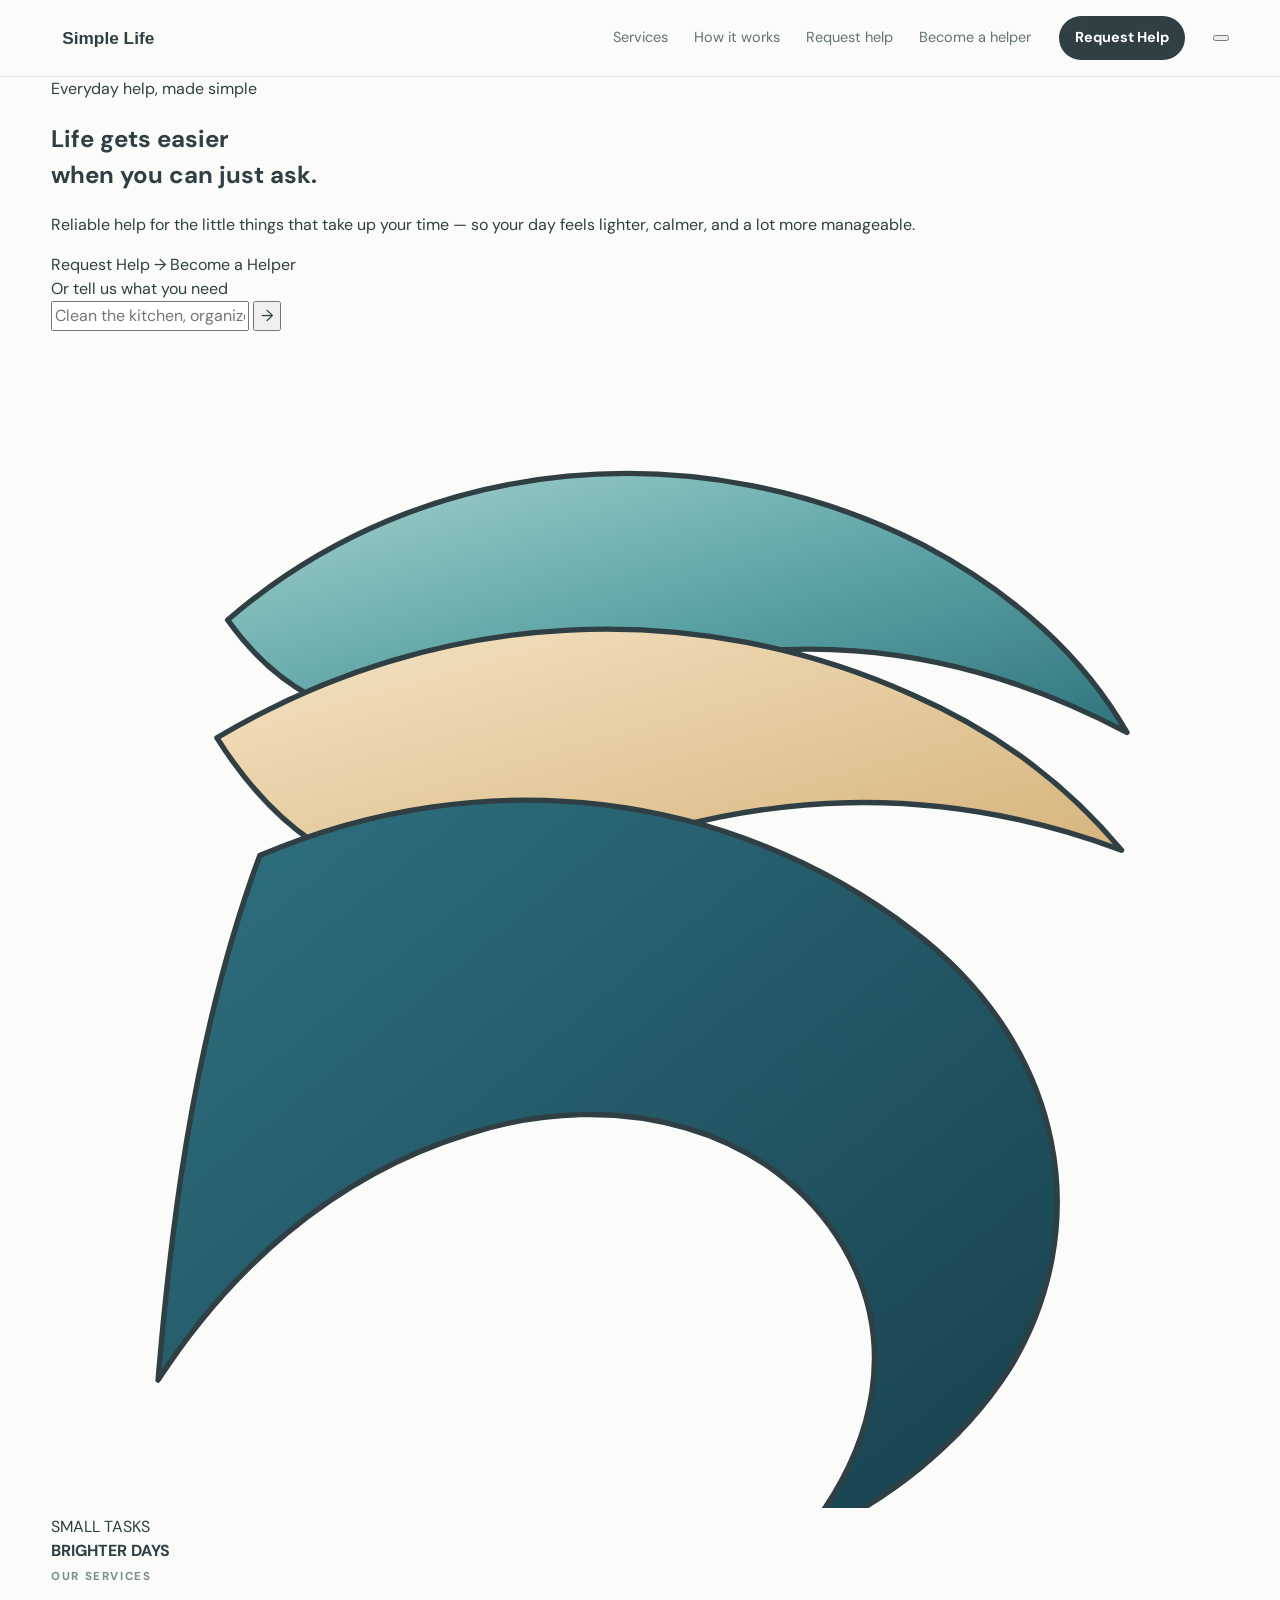
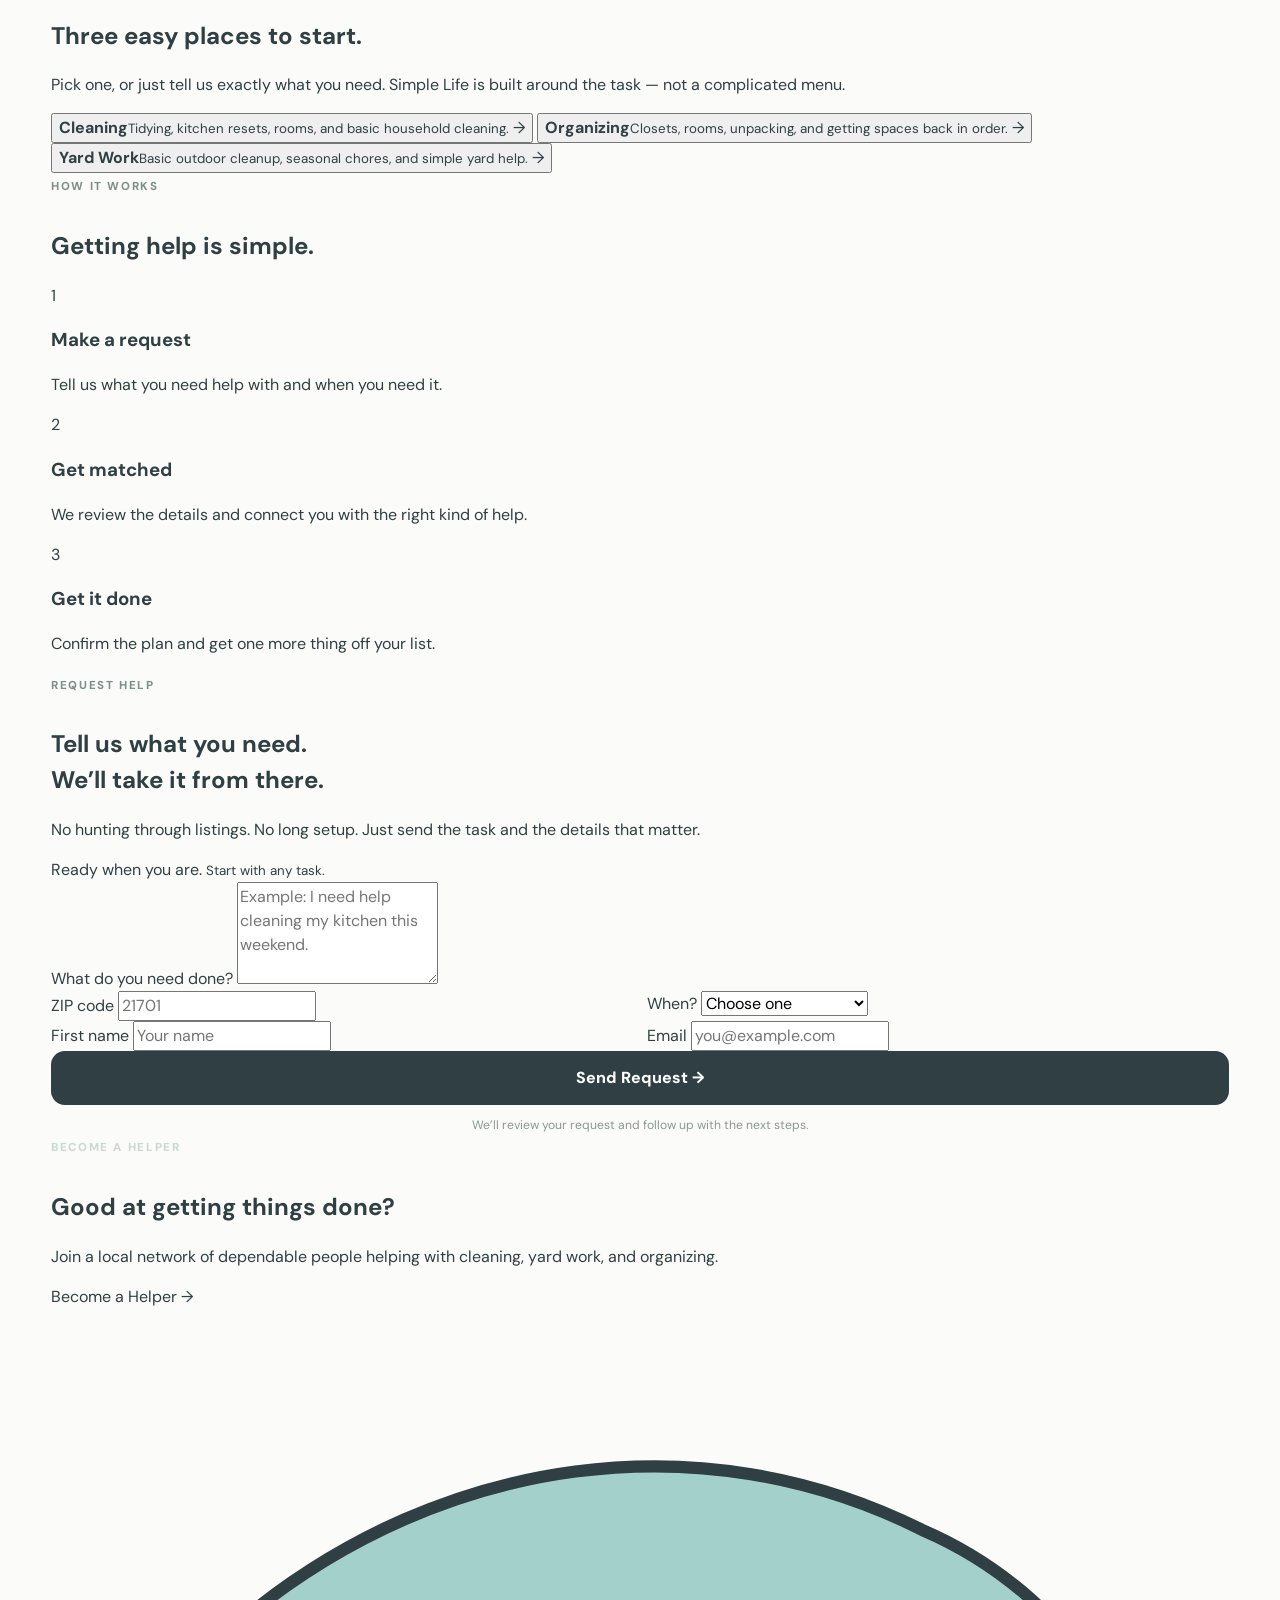
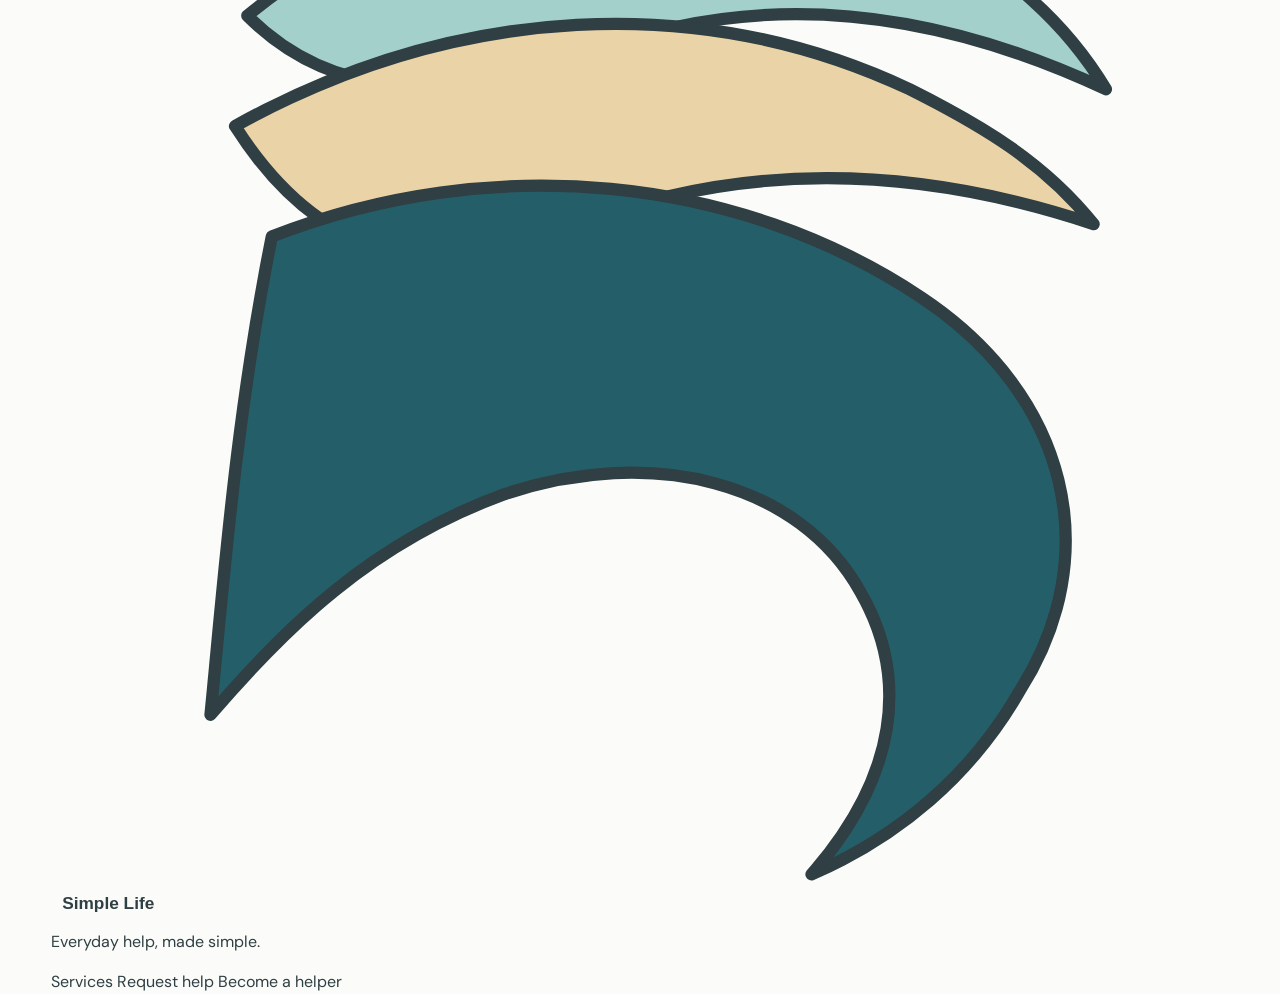
==== index.html @ 0a1cde6c "Rebuild homepage with responsive ribbon design" ====
<!DOCTYPE html>
<html lang="en">
<head>
  <meta charset="UTF-8" />
  <meta name="viewport" content="width=device-width, initial-scale=1, viewport-fit=cover" />
  <title>Simple Life — Everyday help, made simple</title>
  <meta name="description" content="Simple Life connects you with local help for cleaning, yard work, and organizing." />
  <link rel="preconnect" href="https://fonts.googleapis.com">
  <link rel="preconnect" href="https://fonts.gstatic.com" crossorigin>
  <link href="https://fonts.googleapis.com/css2?family=DM+Sans:wght@400;500;600;700&family=DM+Serif+Display&display=swap" rel="stylesheet">
  <link rel="stylesheet" href="styles.css" />
</head>
<body>
  <header class="site-header">
    <div class="container nav-wrap">
      <a class="brand" href="#top" aria-label="Simple Life home">
        <span class="ribbon-logo ribbon-logo-small" aria-hidden="true">
          <svg viewBox="0 0 96 96" role="img">
            <defs>
              <linearGradient id="brandTeal" x1="0" y1="0" x2="1" y2="1">
                <stop offset="0" stop-color="#91c9c5"/>
                <stop offset="1" stop-color="#2f7b83"/>
              </linearGradient>
              <linearGradient id="brandDeep" x1="0" y1="0" x2="1" y2="1">
                <stop offset="0" stop-color="#245f69"/>
                <stop offset="1" stop-color="#163f4c"/>
              </linearGradient>
              <linearGradient id="brandSand" x1="0" y1="0" x2="1" y2="1">
                <stop offset="0" stop-color="#f2dfbb"/>
                <stop offset="1" stop-color="#d8b982"/>
              </linearGradient>
            </defs>
            <path d="M16 25C32 12 53 9 71 18c7 3 12 8 15 13-15-7-29-8-42-3-12 4-21 4-28-3Z" fill="url(#brandTeal)"/>
            <path d="M15 34c18-10 38-11 55-3 6 3 11 6 15 11-15-5-29-5-42 0-12 5-21 3-28-8Z" fill="url(#brandSand)"/>
            <path d="M18 43c18-7 38-5 53 5 12 8 15 21 8 32-4 7-10 12-17 15 7-8 8-16 4-23-5-9-17-12-29-8-11 4-18 11-24 18 1-10 2-24 5-39Z" fill="url(#brandDeep)"/>
          </svg>
        </span>
        <span class="brand-name">Simple Life</span>
      </a>

      <nav class="nav-links" id="desktopNav" aria-label="Main navigation">
        <a href="#services">Services</a>
        <a href="#how">How it works</a>
        <a href="#request">Request help</a>
        <a href="helper.html">Become a helper</a>
      </nav>

      <a class="nav-cta" href="#request">Request Help</a>

      <button class="menu-toggle" id="menuToggle" type="button" aria-label="Open menu" aria-expanded="false" aria-controls="mobileMenu">
        <span></span><span></span><span></span>
      </button>
    </div>

    <div class="mobile-menu" id="mobileMenu" hidden>
      <div class="container mobile-menu-inner">
        <a href="#services">Services</a>
        <a href="#how">How it works</a>
        <a href="#request">Request help</a>
        <a href="helper.html">Become a helper</a>
      </div>
    </div>
  </header>

  <main id="top">
    <section class="hero">
      <div class="hero-orb hero-orb-one"></div>
      <div class="hero-orb hero-orb-two"></div>
      <div class="container hero-grid">
        <div class="hero-copy">
          <span class="eyebrow">Everyday help, made simple</span>
          <h1>Life gets easier<br>when you can just ask.</h1>
          <p>Reliable help for the little things that take up your time — so your day feels lighter, calmer, and a lot more manageable.</p>

          <div class="hero-actions">
            <a class="btn btn-primary" href="#request">Request Help <span aria-hidden="true">→</span></a>
            <a class="btn btn-secondary" href="helper.html">Become a Helper</a>
          </div>

          <div class="hero-quick">
            <label for="heroTask">Or tell us what you need</label>
            <div class="quick-row">
              <input id="heroTask" type="text" spellcheck="false" placeholder="Clean the kitchen, organize a closet..." />
              <button id="heroContinue" type="button" aria-label="Continue with this request">→</button>
            </div>
          </div>
        </div>

        <div class="hero-art" aria-hidden="true">
          <div class="hero-art-glow"></div>
          <span class="accent-dot ad1"></span>
          <span class="accent-dot ad2"></span>
          <span class="accent-dot ad3"></span>
          <span class="accent-dot ad4"></span>
          <div class="hero-logo-wrap">
            <svg class="hero-ribbon" viewBox="0 0 220 220">
              <defs>
                <linearGradient id="heroTeal" x1="0" y1="0" x2="1" y2="1">
                  <stop offset="0" stop-color="#a5d4cf"/>
                  <stop offset=".55" stop-color="#5aa1a3"/>
                  <stop offset="1" stop-color="#2f747d"/>
                </linearGradient>
                <linearGradient id="heroDeep" x1="0" y1="0" x2="1" y2="1">
                  <stop offset="0" stop-color="#2f7180"/>
                  <stop offset="1" stop-color="#173f4c"/>
                </linearGradient>
                <linearGradient id="heroSand" x1="0" y1="0" x2="1" y2="1">
                  <stop offset="0" stop-color="#f5e4c4"/>
                  <stop offset="1" stop-color="#d4b178"/>
                </linearGradient>
              </defs>
              <path d="M33 54C70 22 122 19 163 40c17 9 30 21 38 35-34-18-68-20-101-8-30 11-52 8-67-13Z" fill="url(#heroTeal)"/>
              <path d="M31 76c42-25 90-26 130-8 16 7 29 17 39 29-35-13-68-11-100 1-29 11-52 5-69-22Z" fill="url(#heroSand)"/>
              <path d="M39 98c42-18 88-12 122 14 29 22 34 56 18 82-9 14-23 25-39 32 15-18 18-38 8-55-13-22-42-30-70-21-26 8-45 26-58 46 2-24 6-63 19-98Z" fill="url(#heroDeep)"/>
            </svg>
          </div>
          <div class="hero-tag">SMALL TASKS<br><strong>BRIGHTER DAYS</strong></div>
        </div>
      </div>
    </section>

    <section class="section services" id="services">
      <div class="container">
        <div class="section-heading">
          <div>
            <span class="section-kicker">Our services</span>
            <h2>Three easy places to start.</h2>
          </div>
          <p>Pick one, or just tell us exactly what you need. Simple Life is built around the task — not a complicated menu.</p>
        </div>

        <div class="service-grid">
          <button class="service-card service-choice" type="button" data-service="Cleaning">
            <span class="service-art service-art-clean" aria-hidden="true"><i></i><i></i><i></i></span>
            <span class="service-content"><strong>Cleaning</strong><small>Tidying, kitchen resets, rooms, and basic household cleaning.</small></span>
            <span class="round-arrow">→</span>
          </button>

          <button class="service-card service-choice" type="button" data-service="Organizing">
            <span class="service-art service-art-organize" aria-hidden="true"><i></i><i></i><i></i></span>
            <span class="service-content"><strong>Organizing</strong><small>Closets, rooms, unpacking, and getting spaces back in order.</small></span>
            <span class="round-arrow">→</span>
          </button>

          <button class="service-card service-choice" type="button" data-service="Yard Work">
            <span class="service-art service-art-yard" aria-hidden="true"><i></i><i></i><i></i></span>
            <span class="service-content"><strong>Yard Work</strong><small>Basic outdoor cleanup, seasonal chores, and simple yard help.</small></span>
            <span class="round-arrow">→</span>
          </button>
        </div>
      </div>
    </section>

    <section class="section how" id="how">
      <div class="container">
        <div class="section-title-only">
          <span class="section-kicker">How it works</span>
          <h2>Getting help is simple.</h2>
        </div>

        <div class="steps">
          <article class="step">
            <span class="step-number mint">1</span>
            <div><h3>Make a request</h3><p>Tell us what you need help with and when you need it.</p></div>
          </article>
          <span class="step-line" aria-hidden="true"></span>
          <article class="step">
            <span class="step-number blue">2</span>
            <div><h3>Get matched</h3><p>We review the details and connect you with the right kind of help.</p></div>
          </article>
          <span class="step-line" aria-hidden="true"></span>
          <article class="step">
            <span class="step-number sand">3</span>
            <div><h3>Get it done</h3><p>Confirm the plan and get one more thing off your list.</p></div>
          </article>
        </div>
      </div>
    </section>

    <section class="section request-section" id="request">
      <div class="container request-grid">
        <div class="request-copy">
          <span class="section-kicker">Request help</span>
          <h2>Tell us what you need.<br>We’ll take it from there.</h2>
          <p>No hunting through listings. No long setup. Just send the task and the details that matter.</p>

          <div class="request-flow" id="requestVisual" aria-hidden="true">
            <span class="flow-thread ft1"></span>
            <span class="flow-thread ft2"></span>
            <span class="flow-thread ft3"></span>
            <span class="flow-node fn1"></span>
            <span class="flow-node fn2"></span>
            <span class="flow-node fn3"></span>
            <div class="flow-center">
              <span id="motionTitle">Ready when you are.</span>
              <small id="motionDetail">Start with any task.</small>
            </div>
          </div>
        </div>

        <form class="request-form" id="requestForm" name="service-request" method="POST" data-netlify="true" data-netlify-honeypot="bot-field">
          <input type="hidden" name="form-name" value="service-request">
          <p class="hidden-field"><label>Don’t fill this out: <input name="bot-field"></label></p>

          <label class="full-field">What do you need done?
            <textarea id="task" name="task" rows="4" spellcheck="false" placeholder="Example: I need help cleaning my kitchen this weekend." required></textarea>
          </label>

          <div class="form-row">
            <label>ZIP code
              <input id="zip" name="zip" type="text" inputmode="numeric" spellcheck="false" placeholder="21701" required>
            </label>
            <label>When?
              <select id="timing" name="timing" required>
                <option value="">Choose one</option>
                <option>As soon as possible</option>
                <option>This week</option>
                <option>This weekend</option>
                <option>Next week</option>
                <option>I’m flexible</option>
              </select>
            </label>
          </div>

          <div class="form-row">
            <label>First name
              <input id="name" name="name" type="text" spellcheck="false" placeholder="Your name" required>
            </label>
            <label>Email
              <input id="email" name="email" type="email" spellcheck="false" placeholder="you@example.com" required>
            </label>
          </div>

          <button class="submit-btn" type="submit">Send Request <span>→</span></button>
          <p class="form-note">We’ll review your request and follow up with the next steps.</p>
          <div id="formSuccess" class="success-message" hidden>Thanks! Your request was submitted successfully.</div>
        </form>
      </div>
    </section>

    <section class="section helper-section">
      <div class="container">
        <div class="helper-card">
          <div class="helper-copy">
            <span class="section-kicker light">Become a helper</span>
            <h2>Good at getting things done?</h2>
            <p>Join a local network of dependable people helping with cleaning, yard work, and organizing.</p>
            <a class="btn helper-btn" href="helper.html">Become a Helper <span>→</span></a>
          </div>
          <div class="helper-art" aria-hidden="true">
            <span></span><span></span><span></span><span></span>
            <svg viewBox="0 0 96 96">
              <path d="M16 25C32 12 53 9 71 18c7 3 12 8 15 13-15-7-29-8-42-3-12 4-21 4-28-3Z" fill="#a4d0cb"/>
              <path d="M15 34c18-10 38-11 55-3 6 3 11 6 15 11-15-5-29-5-42 0-12 5-21 3-28-8Z" fill="#ead3a7"/>
              <path d="M18 43c18-7 38-5 53 5 12 8 15 21 8 32-4 7-10 12-17 15 7-8 8-16 4-23-5-9-17-12-29-8-11 4-18 11-24 18 1-10 2-24 5-39Z" fill="#245f69"/>
            </svg>
          </div>
        </div>
      </div>
    </section>
  </main>

  <footer class="site-footer">
    <div class="container footer-grid">
      <a class="brand footer-brand" href="#top">
        <span class="ribbon-logo ribbon-logo-small" aria-hidden="true">
          <svg viewBox="0 0 96 96">
            <path d="M16 25C32 12 53 9 71 18c7 3 12 8 15 13-15-7-29-8-42-3-12 4-21 4-28-3Z" fill="#a4d0cb"/>
            <path d="M15 34c18-10 38-11 55-3 6 3 11 6 15 11-15-5-29-5-42 0-12 5-21 3-28-8Z" fill="#ead3a7"/>
            <path d="M18 43c18-7 38-5 53 5 12 8 15 21 8 32-4 7-10 12-17 15 7-8 8-16 4-23-5-9-17-12-29-8-11 4-18 11-24 18 1-10 2-24 5-39Z" fill="#ffffff"/>
          </svg>
        </span>
        <span class="brand-name">Simple Life</span>
      </a>
      <p>Everyday help, made simple.</p>
      <div class="footer-links">
        <a href="#services">Services</a>
        <a href="#request">Request help</a>
        <a href="helper.html">Become a helper</a>
      </div>
    </div>
  </footer>

  <script src="script.js"></script>
</body>
</html>
---- styles.css ----
:root{
  --ink:#2f3f43;
  --muted:#768386;
  --paper:#fbfcf9;
  --surface:#ffffff;
  --sage:#c8d6ca;
  --sage-deep:#718a78;
  --blue:#c9d9df;
  --blue-deep:#7d99a3;
  --mist:#eef4f2;
  --cream:#f6f3ed;
  --line:#e5ebe7;
  --dark:#425b58;
}
*{box-sizing:border-box}
html{scroll-behavior:smooth;scroll-padding-top:84px}
body{margin:0;font-family:"DM Sans",system-ui,sans-serif;background:var(--paper);color:var(--ink);line-height:1.5}
a{color:inherit;text-decoration:none}button,input,textarea,select{font:inherit}button{color:inherit}svg{fill:none;stroke:currentColor;stroke-linecap:round;stroke-linejoin:round}.container{width:min(1180px,92%);margin:0 auto}.hidden-field{display:none!important}
.site-header{position:sticky;top:0;z-index:50;background:rgba(251,252,249,.88);backdrop-filter:blur(18px);border-bottom:1px solid rgba(229,235,231,.9)}
.nav-wrap{height:76px;display:flex;align-items:center;gap:28px}.brand{display:flex;align-items:center;gap:11px;font:800 1.08rem "Manrope",sans-serif}.brand-mark{width:34px;height:34px;position:relative;display:inline-block}.brand-mark span{position:absolute;width:12px;height:12px;border-radius:5px;background:var(--dark)}.brand-mark span:nth-child(1){left:1px;top:1px}.brand-mark span:nth-child(2){right:1px;top:1px}.brand-mark span:nth-child(3){left:1px;bottom:1px}.brand-mark span:nth-child(4){right:1px;bottom:1px}.nav-links{display:flex;gap:26px;margin-left:auto;font-size:.91rem;color:#647277}.nav-links a:hover{color:var(--blue-deep)}.nav-cta{padding:11px 16px;border-radius:999px;background:var(--ink);color:#fff;font-weight:700;font-size:.9rem}
.hero-redesign{position:relative;overflow:hidden;padding:100px 0 92px;background:linear-gradient(180deg,#fbfcf9 0%,#f5f8f6 100%)}.hero-blob{position:absolute;border-radius:50%;filter:blur(1px);pointer-events:none}.hero-blob-a{width:380px;height:380px;background:rgba(201,217,223,.22);right:-110px;top:-90px}.hero-blob-b{width:300px;height:300px;background:rgba(200,214,202,.22);left:-130px;bottom:-120px}.hero-shell{display:grid;grid-template-columns:1.08fr .92fr;gap:70px;align-items:center}.eyebrow-pill{display:inline-block;padding:9px 13px;border:1px solid var(--line);border-radius:999px;background:rgba(255,255,255,.72);font-size:.76rem;font-weight:800;text-transform:uppercase;letter-spacing:.12em;color:#6f8080}.hero-copy-new h1{margin:20px 0 22px;font:800 clamp(3.7rem,7vw,6.6rem)/.94 "Manrope",sans-serif;letter-spacing:-.055em}.hero-copy-new h1 span{color:var(--blue-deep)}.hero-copy-new>p{max-width:620px;font-size:1.14rem;color:var(--muted);margin:0 0 28px}.hero-request-bar{max-width:650px;padding:8px;display:grid;grid-template-columns:1fr auto;background:#fff;border:1px solid var(--line);border-radius:18px;box-shadow:0 18px 50px rgba(59,79,83,.07)}.hero-request-bar input{border:0;outline:0;padding:14px 15px;background:transparent;color:var(--ink)}.hero-request-bar button{border:0;border-radius:13px;background:var(--ink);color:#fff;font-weight:800;padding:13px 18px;cursor:pointer}.hero-request-bar button span{margin-left:7px}.hero-proof{display:flex;flex-wrap:wrap;gap:18px;margin-top:18px;color:#7c8989;font-size:.82rem}.hero-proof span:before{content:"";display:inline-block;width:6px;height:6px;border-radius:50%;background:var(--sage-deep);margin-right:7px;vertical-align:1px}
.hero-art{position:relative;min-height:470px}.art-ring{position:absolute;left:50%;top:48%;border-radius:50%;transform:translate(-50%,-50%);border:1px solid rgba(125,153,163,.2)}.ring-a{width:390px;height:390px;animation:ringFloat 9s ease-in-out infinite}.ring-b{width:300px;height:300px;border-color:rgba(113,138,120,.18);animation:ringFloat 11s ease-in-out infinite reverse}.ring-c{width:210px;height:210px;border-style:dashed;opacity:.8;animation:ringSpin 22s linear infinite}.art-center{position:absolute;left:50%;top:48%;transform:translate(-50%,-50%);width:180px;height:180px;border-radius:50%;display:grid;place-items:center;text-align:center;background:rgba(255,255,255,.86);border:1px solid var(--line);box-shadow:0 22px 65px rgba(59,79,83,.08);padding:26px}.mini-mark{width:44px;height:44px;position:relative;display:block}.mini-mark i{position:absolute;width:16px;height:16px;border-radius:6px;background:var(--dark)}.mini-mark i:nth-child(1){left:2px;top:2px}.mini-mark i:nth-child(2){right:2px;top:2px}.mini-mark i:nth-child(3){left:2px;bottom:2px}.mini-mark i:nth-child(4){right:2px;bottom:2px}.art-center strong{font:800 .98rem/1.25 "Manrope",sans-serif}.art-pill{position:absolute;padding:10px 14px;border-radius:999px;background:rgba(255,255,255,.9);border:1px solid var(--line);box-shadow:0 10px 28px rgba(59,79,83,.06);font-weight:700;font-size:.82rem}.pill-clean{left:2%;top:18%}.pill-yard{right:0;top:38%}.pill-org{left:9%;bottom:18%}.float-dot{position:absolute;border-radius:50%;animation:dotDrift 6s ease-in-out infinite}.dot-a{width:10px;height:10px;background:#a9c5cf;left:15%;top:12%}.dot-b{width:7px;height:7px;background:#9fbaa5;right:16%;top:12%;animation-delay:-1s}.dot-c{width:13px;height:13px;background:#d5dfd6;right:8%;bottom:16%;animation-delay:-2s}.dot-d{width:8px;height:8px;background:#b7cbd2;left:28%;bottom:9%;animation-delay:-3s}.dot-e{width:6px;height:6px;background:#91aa98;right:35%;top:6%;animation-delay:-4s}
.section-kicker{display:inline-block;margin-bottom:12px;font-size:.72rem;font-weight:800;text-transform:uppercase;letter-spacing:.14em;color:#7d8f8d}.section-intro h2,.how-head h2,.request-panel h2,.helper-inner h2{margin:0;font:800 clamp(2.4rem,5vw,4.5rem)/1 "Manrope",sans-serif;letter-spacing:-.045em}.services-new{padding:100px 0;background:#fff}.two-col{display:grid;grid-template-columns:1.1fr .9fr;gap:70px;align-items:end;margin-bottom:42px}.two-col p{margin:0;color:var(--muted);font-size:1.02rem}.service-strip{display:grid;grid-template-columns:repeat(3,1fr);border-top:1px solid var(--line);border-bottom:1px solid var(--line)}.service-tile{appearance:none;border:0;background:transparent;text-align:left;padding:28px 26px;display:grid;grid-template-columns:auto 1fr auto;gap:18px;align-items:start;cursor:pointer;transition:.2s ease}.service-tile+ .service-tile{border-left:1px solid var(--line)}.service-tile:hover{background:#f7faf8}.tile-num{font:800 .72rem "Manrope",sans-serif;color:#9aa7a6}.service-tile h3{margin:0 0 6px;font:800 1.22rem "Manrope",sans-serif}.service-tile p{margin:0;color:var(--muted);font-size:.92rem}.tile-arrow{font-size:1.25rem;color:var(--blue-deep)}
.how-new{padding:105px 0;background:var(--cream)}.how-shell{display:grid;grid-template-columns:.75fr 1.25fr;gap:80px;align-items:start}.how-head h2{max-width:420px}.how-flow{display:grid;grid-template-columns:1fr 70px 1fr 70px 1fr;align-items:start}.how-flow article span{display:grid;place-items:center;width:38px;height:38px;border-radius:50%;background:#fff;border:1px solid var(--line);font-weight:800;color:var(--blue-deep);margin-bottom:22px}.how-flow h3{margin:0 0 7px;font:800 1.08rem "Manrope",sans-serif}.how-flow p{margin:0;color:var(--muted);font-size:.9rem}.flow-line{height:1px;background:#d9dfdb;margin-top:19px}
.request-redesign{padding:110px 0;background:linear-gradient(180deg,#f8faf8 0%,#eef4f2 100%)}.request-shell{display:grid;grid-template-columns:.95fr 1.05fr;gap:90px;align-items:center}.request-visual{position:relative;min-height:520px}.request-ring{position:absolute;left:50%;top:47%;border-radius:50%;transform:translate(-50%,-50%);border:1.5px solid rgba(125,153,163,.26)}.rr1{width:410px;height:410px;animation:ringFloat 8s ease-in-out infinite}.rr2{width:316px;height:316px;border-color:rgba(113,138,120,.22);animation:ringFloat 10s ease-in-out infinite reverse}.rr3{width:224px;height:224px;border-style:dashed;animation:ringSpin 18s linear infinite}.request-dot{position:absolute;border-radius:50%;animation:dotDrift 5.5s ease-in-out infinite}.rd1{width:10px;height:10px;background:#93aeb8;left:13%;top:18%}.rd2{width:7px;height:7px;background:#99b19e;right:18%;top:11%;animation-delay:-.8s}.rd3{width:14px;height:14px;background:#d4ded5;right:8%;top:48%;animation-delay:-1.6s}.rd4{width:8px;height:8px;background:#a8bec6;left:20%;bottom:20%;animation-delay:-2.4s}.rd5{width:6px;height:6px;background:#8fa495;right:28%;bottom:11%;animation-delay:-3.2s}.rd6{width:11px;height:11px;background:#cbd9dd;left:43%;top:6%;animation-delay:-4s}.piece{position:absolute;left:50%;top:47%;width:46px;height:46px;border-radius:15px;background:#fff;border:1px solid var(--line);box-shadow:0 10px 24px rgba(59,79,83,.06);opacity:0}.pc1{transform:translate(-50%,-185px)}.pc2{transform:translate(139px,-50%)}.pc3{transform:translate(-50%,139px)}.pc4{transform:translate(-185px,-50%)}.assembled-mark{position:absolute;left:50%;top:47%;transform:translate(-50%,-50%) scale(.7);width:126px;height:126px;border-radius:50%;background:#fff;border:1px solid var(--line);box-shadow:0 20px 56px rgba(59,79,83,.08);opacity:0}.assembled-mark span{position:absolute;width:34px;height:34px;border-radius:11px;background:var(--dark)}.assembled-mark span:nth-child(1){left:24px;top:24px}.assembled-mark span:nth-child(2){right:24px;top:24px}.assembled-mark span:nth-child(3){left:24px;bottom:24px}.assembled-mark span:nth-child(4){right:24px;bottom:24px}.visual-caption{position:absolute;left:50%;bottom:0;transform:translateX(-50%);text-align:center;min-width:260px}.visual-caption span{display:block;font-size:.68rem;font-weight:800;text-transform:uppercase;letter-spacing:.14em;color:#93a19f}.visual-caption strong{display:block;margin-top:4px;font:800 1.02rem "Manrope",sans-serif}.visual-caption small{display:block;margin-top:4px;color:var(--muted);font-size:.8rem}.request-panel{background:#fff;border:1px solid var(--line);border-radius:32px;padding:38px;box-shadow:0 28px 80px rgba(59,79,83,.08)}.request-lead{color:var(--muted);margin:14px 0 26px}.request-panel label{display:block;font-size:.88rem;font-weight:700;margin-bottom:16px}.request-panel input,.request-panel textarea,.request-panel select{width:100%;margin-top:7px;padding:14px 15px;border:1px solid #dbe5e1;border-radius:13px;background:#fafcfb;color:var(--ink);outline:none}.request-panel input:focus,.request-panel textarea:focus,.request-panel select:focus{border-color:#9eb5bd;box-shadow:0 0 0 3px rgba(158,181,189,.12);background:#fff}.form-row{display:grid;grid-template-columns:1fr 1fr;gap:14px}.submit-btn{width:100%;border:0;border-radius:14px;background:var(--ink);color:#fff;padding:15px;font-weight:800;cursor:pointer}.submit-btn:disabled{opacity:.65;cursor:not-allowed}.form-note{text-align:center;color:#8a9796;font-size:.76rem;margin:11px 0 0}.success-message{margin-top:13px;padding:12px 14px;border-radius:13px;background:#eef6ef;color:#5e7864;font-weight:700;font-size:.88rem}
.request-visual.is-thinking .rr1{animation:fastSpin .95s linear infinite}.request-visual.is-thinking .rr2{animation:fastSpinReverse .72s linear infinite}.request-visual.is-thinking .rr3{animation:fastSpin .54s linear infinite}.request-visual.is-assembling .piece{opacity:1}.request-visual.is-assembling .pc1{animation:pc1in .8s cubic-bezier(.2,.85,.25,1) forwards}.request-visual.is-assembling .pc2{animation:pc2in .8s cubic-bezier(.2,.85,.25,1) .06s forwards}.request-visual.is-assembling .pc3{animation:pc3in .8s cubic-bezier(.2,.85,.25,1) .12s forwards}.request-visual.is-assembling .pc4{animation:pc4in .8s cubic-bezier(.2,.85,.25,1) .18s forwards}.request-visual.is-complete .piece{opacity:0}.request-visual.is-complete .assembled-mark{opacity:1;animation:markIn .6s cubic-bezier(.16,1,.3,1) forwards}.request-visual.is-complete .rr1,.request-visual.is-complete .rr2,.request-visual.is-complete .rr3{animation:ringFloat 6s ease-in-out infinite;opacity:.6}
.helper-banner{padding:28px 0 90px;background:#eef4f2}.helper-inner{background:var(--dark);border-radius:34px;padding:48px 52px;color:#fff;display:flex;align-items:center;justify-content:space-between;gap:35px}.helper-inner h2{color:#fff}.helper-inner p{margin:12px 0 0;color:#cfddda}.section-kicker.light{color:#c8d8d4}.helper-inner>a{flex:0 0 auto;background:#fff;color:var(--ink);padding:14px 18px;border-radius:999px;font-weight:800}.helper-inner>a span{margin-left:8px}.site-footer-new{padding:48px 0;background:#263b3a;color:#fff}.footer-new{display:grid;grid-template-columns:1fr auto auto;gap:50px;align-items:center}.footer-new p{color:#b8c9c6}.footer-new>div{display:flex;gap:22px;color:#d4dfdd;font-size:.88rem}.light-mark span{background:#fff}
@keyframes ringFloat{0%,100%{transform:translate(-50%,-50%) scale(1);opacity:1}50%{transform:translate(-50%,-50%) scale(1.035);opacity:.62}}@keyframes ringSpin{to{transform:translate(-50%,-50%) rotate(360deg)}}@keyframes dotDrift{0%,100%{transform:translate(0,0)}50%{transform:translate(8px,-12px)}}@keyframes fastSpin{to{transform:translate(-50%,-50%) rotate(360deg)}}@keyframes fastSpinReverse{to{transform:translate(-50%,-50%) rotate(-360deg)}}@keyframes pc1in{to{transform:translate(-50%,-50%) scale(.65);opacity:.95}}@keyframes pc2in{to{transform:translate(-50%,-50%) scale(.65);opacity:.95}}@keyframes pc3in{to{transform:translate(-50%,-50%) scale(.65);opacity:.95}}@keyframes pc4in{to{transform:translate(-50%,-50%) scale(.65);opacity:.95}}@keyframes markIn{0%{transform:translate(-50%,-50%) scale(.7);opacity:0}70%{transform:translate(-50%,-50%) scale(1.08);opacity:1}100%{transform:translate(-50%,-50%) scale(1);opacity:1}}
@media(max-width:960px){.nav-links{display:none}.hero-shell,.two-col,.how-shell,.request-shell{grid-template-columns:1fr}.hero-shell{gap:30px}.hero-art{min-height:420px}.service-strip{grid-template-columns:1fr}.service-tile+ .service-tile{border-left:0;border-top:1px solid var(--line)}.how-flow{grid-template-columns:1fr;gap:26px}.flow-line{display:none}.request-visual{min-height:430px;max-width:520px;margin:auto;width:100%}.footer-new{grid-template-columns:1fr}.footer-new>div{flex-wrap:wrap}.helper-inner{flex-direction:column;align-items:flex-start}}
@media(max-width:620px){.nav-wrap{height:68px}.nav-cta{display:none}.hero-redesign{padding:70px 0}.hero-copy-new h1{font-size:3.25rem}.hero-request-bar{grid-template-columns:1fr}.hero-request-bar button{margin-top:4px}.hero-art{min-height:350px}.ring-a{width:290px;height:290px}.ring-b{width:220px;height:220px}.ring-c{width:160px;height:160px}.art-center{width:145px;height:145px}.pill-yard{right:2%}.services-new,.how-new,.request-redesign{padding:76px 0}.two-col{gap:18px}.request-panel{padding:24px}.form-row{grid-template-columns:1fr}.request-visual{min-height:340px}.rr1{width:290px;height:290px}.rr2{width:220px;height:220px}.rr3{width:158px;height:158px}.helper-inner{padding:34px 28px}.helper-inner h2{font-size:2.35rem}}
@media(prefers-reduced-motion:reduce){*{animation:none!important;transition:none!important}}
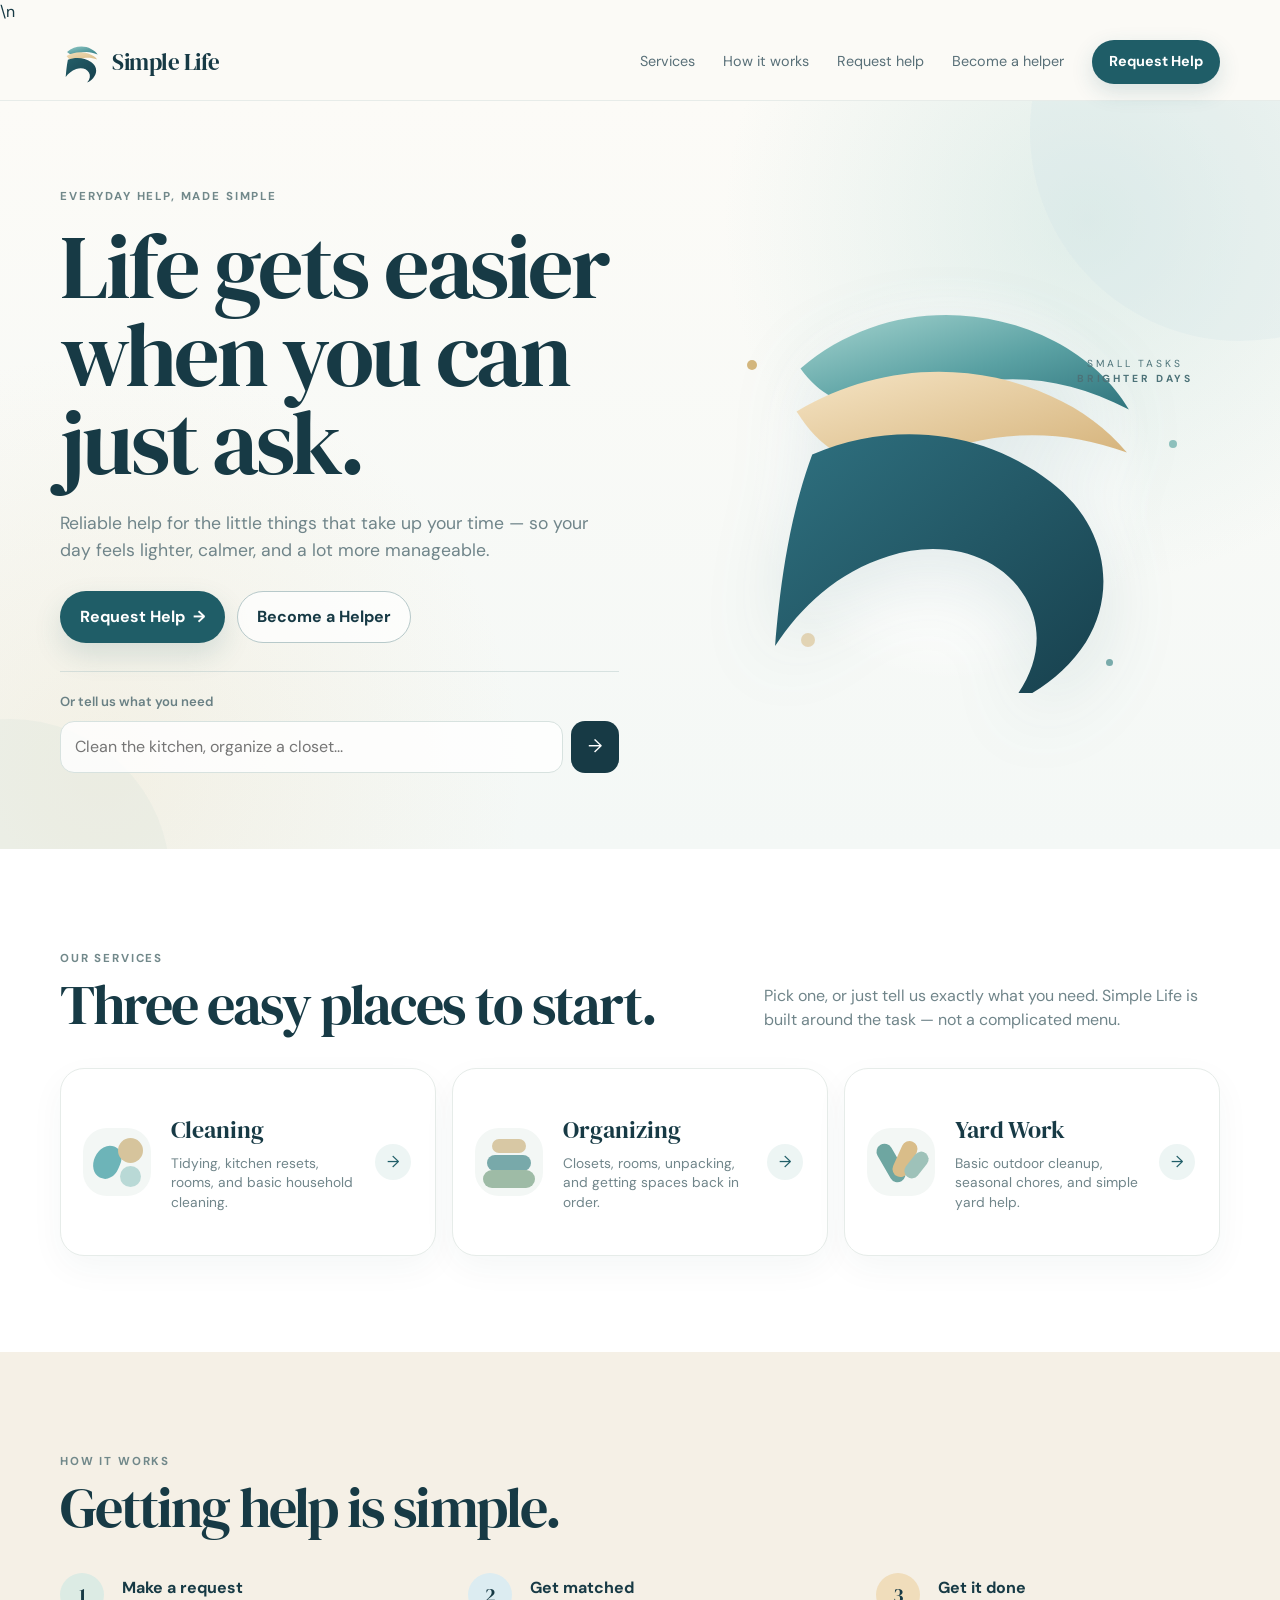
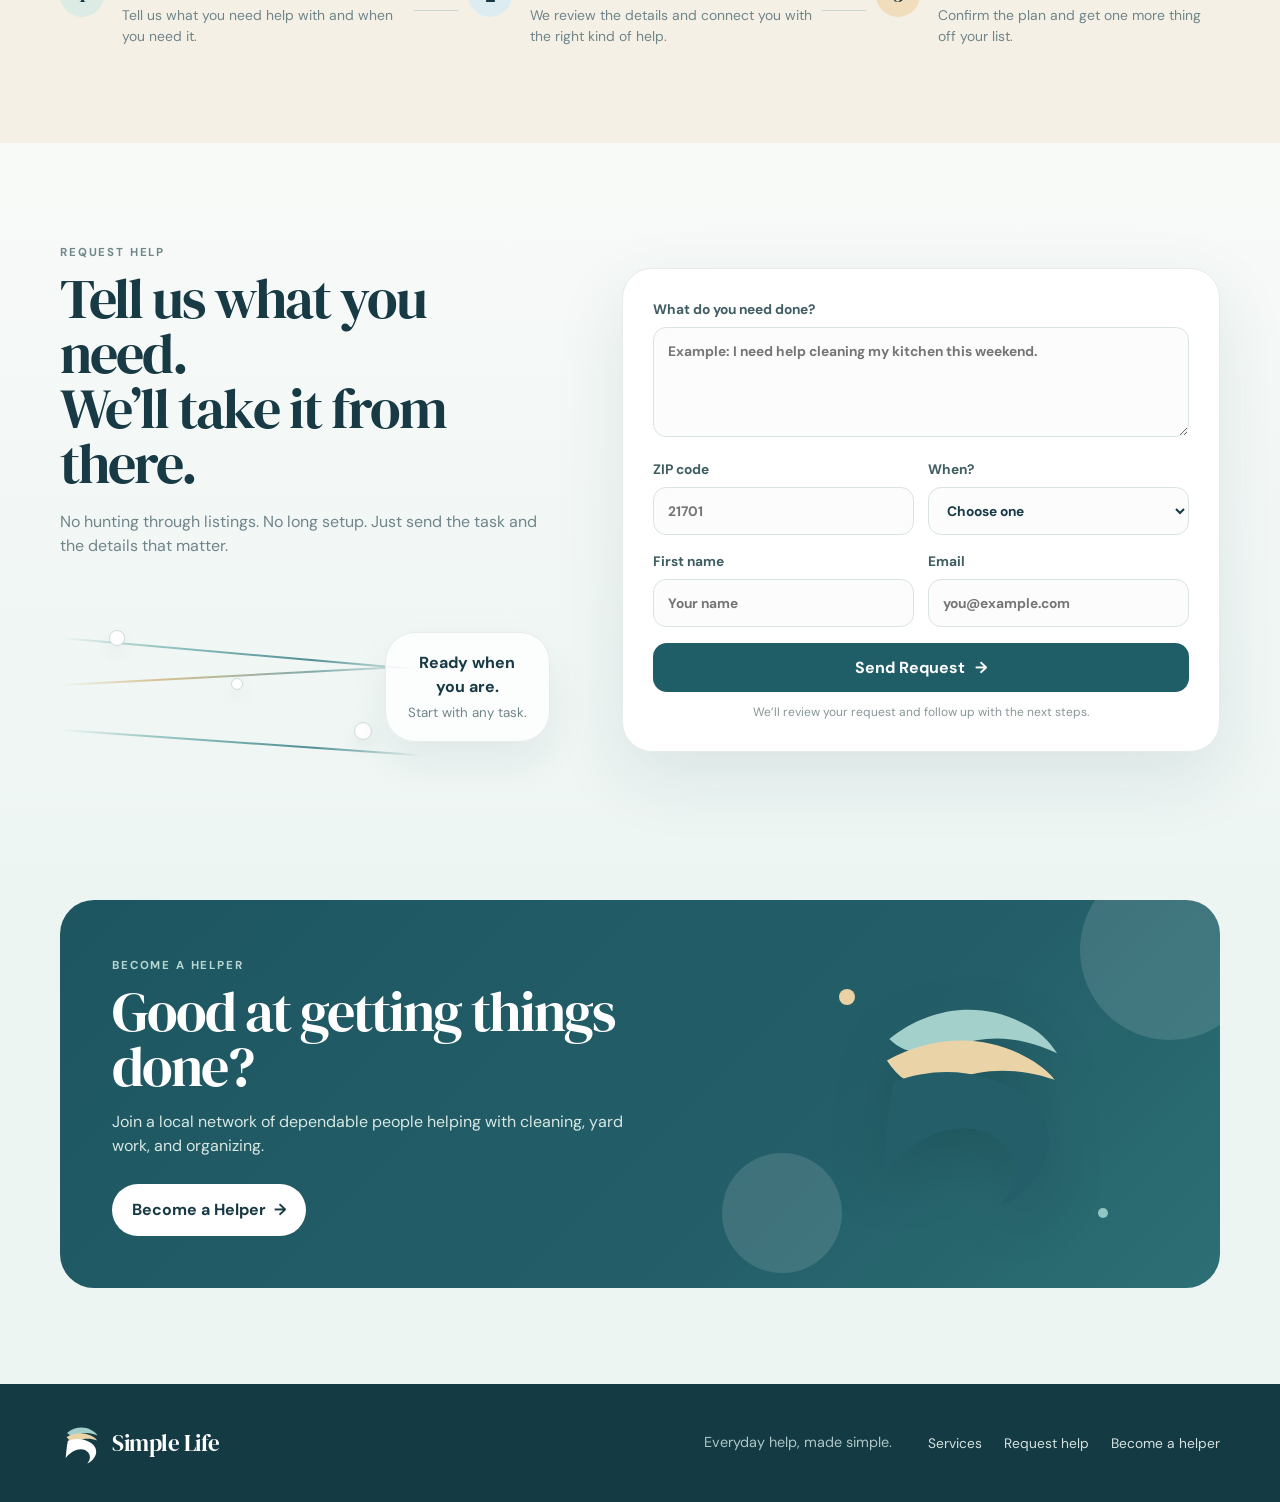
==== commit 99bb664c: "Trigger fresh Netlify deploy" ====
--- a/index.html
+++ b/index.html
@@ -2,7 +2,7 @@
 <html lang="en">
 <head>
   <meta charset="UTF-8" />
-  <meta name="viewport" content="width=device-width, initial-scale=1, viewport-fit=cover" />
+  <meta name="viewport" content="width=device-width, initial-scale=1, viewport-fit=cover" />\n  <meta name="theme-color" content="#fbfaf6" />
   <title>Simple Life — Everyday help, made simple</title>
   <meta name="description" content="Simple Life connects you with local help for cleaning, yard work, and organizing." />
   <link rel="preconnect" href="https://fonts.googleapis.com">
--- a/styles.css
+++ b/styles.css
@@ -1,31 +1,830 @@
 :root{
-  --ink:#2f3f43;
-  --muted:#768386;
-  --paper:#fbfcf9;
+  --ink:#173a45;
+  --ink-soft:#375964;
+  --muted:#70858a;
+  --paper:#fbfaf6;
   --surface:#ffffff;
-  --sage:#c8d6ca;
-  --sage-deep:#718a78;
-  --blue:#c9d9df;
-  --blue-deep:#7d99a3;
-  --mist:#eef4f2;
-  --cream:#f6f3ed;
-  --line:#e5ebe7;
-  --dark:#425b58;
-}
+  --teal:#2f7b83;
+  --teal-deep:#1f5d67;
+  --teal-soft:#dcefed;
+  --sea:#a7d2cd;
+  --blue:#cfe0e5;
+  --sage:#dbe5dc;
+  --sand:#ead2a5;
+  --cream:#f5f0e6;
+  --line:#e6ece9;
+  --shadow:0 24px 70px rgba(34,76,84,.10);
+}
+
 *{box-sizing:border-box}
-html{scroll-behavior:smooth;scroll-padding-top:84px}
-body{margin:0;font-family:"DM Sans",system-ui,sans-serif;background:var(--paper);color:var(--ink);line-height:1.5}
-a{color:inherit;text-decoration:none}button,input,textarea,select{font:inherit}button{color:inherit}svg{fill:none;stroke:currentColor;stroke-linecap:round;stroke-linejoin:round}.container{width:min(1180px,92%);margin:0 auto}.hidden-field{display:none!important}
-.site-header{position:sticky;top:0;z-index:50;background:rgba(251,252,249,.88);backdrop-filter:blur(18px);border-bottom:1px solid rgba(229,235,231,.9)}
-.nav-wrap{height:76px;display:flex;align-items:center;gap:28px}.brand{display:flex;align-items:center;gap:11px;font:800 1.08rem "Manrope",sans-serif}.brand-mark{width:34px;height:34px;position:relative;display:inline-block}.brand-mark span{position:absolute;width:12px;height:12px;border-radius:5px;background:var(--dark)}.brand-mark span:nth-child(1){left:1px;top:1px}.brand-mark span:nth-child(2){right:1px;top:1px}.brand-mark span:nth-child(3){left:1px;bottom:1px}.brand-mark span:nth-child(4){right:1px;bottom:1px}.nav-links{display:flex;gap:26px;margin-left:auto;font-size:.91rem;color:#647277}.nav-links a:hover{color:var(--blue-deep)}.nav-cta{padding:11px 16px;border-radius:999px;background:var(--ink);color:#fff;font-weight:700;font-size:.9rem}
-.hero-redesign{position:relative;overflow:hidden;padding:100px 0 92px;background:linear-gradient(180deg,#fbfcf9 0%,#f5f8f6 100%)}.hero-blob{position:absolute;border-radius:50%;filter:blur(1px);pointer-events:none}.hero-blob-a{width:380px;height:380px;background:rgba(201,217,223,.22);right:-110px;top:-90px}.hero-blob-b{width:300px;height:300px;background:rgba(200,214,202,.22);left:-130px;bottom:-120px}.hero-shell{display:grid;grid-template-columns:1.08fr .92fr;gap:70px;align-items:center}.eyebrow-pill{display:inline-block;padding:9px 13px;border:1px solid var(--line);border-radius:999px;background:rgba(255,255,255,.72);font-size:.76rem;font-weight:800;text-transform:uppercase;letter-spacing:.12em;color:#6f8080}.hero-copy-new h1{margin:20px 0 22px;font:800 clamp(3.7rem,7vw,6.6rem)/.94 "Manrope",sans-serif;letter-spacing:-.055em}.hero-copy-new h1 span{color:var(--blue-deep)}.hero-copy-new>p{max-width:620px;font-size:1.14rem;color:var(--muted);margin:0 0 28px}.hero-request-bar{max-width:650px;padding:8px;display:grid;grid-template-columns:1fr auto;background:#fff;border:1px solid var(--line);border-radius:18px;box-shadow:0 18px 50px rgba(59,79,83,.07)}.hero-request-bar input{border:0;outline:0;padding:14px 15px;background:transparent;color:var(--ink)}.hero-request-bar button{border:0;border-radius:13px;background:var(--ink);color:#fff;font-weight:800;padding:13px 18px;cursor:pointer}.hero-request-bar button span{margin-left:7px}.hero-proof{display:flex;flex-wrap:wrap;gap:18px;margin-top:18px;color:#7c8989;font-size:.82rem}.hero-proof span:before{content:"";display:inline-block;width:6px;height:6px;border-radius:50%;background:var(--sage-deep);margin-right:7px;vertical-align:1px}
-.hero-art{position:relative;min-height:470px}.art-ring{position:absolute;left:50%;top:48%;border-radius:50%;transform:translate(-50%,-50%);border:1px solid rgba(125,153,163,.2)}.ring-a{width:390px;height:390px;animation:ringFloat 9s ease-in-out infinite}.ring-b{width:300px;height:300px;border-color:rgba(113,138,120,.18);animation:ringFloat 11s ease-in-out infinite reverse}.ring-c{width:210px;height:210px;border-style:dashed;opacity:.8;animation:ringSpin 22s linear infinite}.art-center{position:absolute;left:50%;top:48%;transform:translate(-50%,-50%);width:180px;height:180px;border-radius:50%;display:grid;place-items:center;text-align:center;background:rgba(255,255,255,.86);border:1px solid var(--line);box-shadow:0 22px 65px rgba(59,79,83,.08);padding:26px}.mini-mark{width:44px;height:44px;position:relative;display:block}.mini-mark i{position:absolute;width:16px;height:16px;border-radius:6px;background:var(--dark)}.mini-mark i:nth-child(1){left:2px;top:2px}.mini-mark i:nth-child(2){right:2px;top:2px}.mini-mark i:nth-child(3){left:2px;bottom:2px}.mini-mark i:nth-child(4){right:2px;bottom:2px}.art-center strong{font:800 .98rem/1.25 "Manrope",sans-serif}.art-pill{position:absolute;padding:10px 14px;border-radius:999px;background:rgba(255,255,255,.9);border:1px solid var(--line);box-shadow:0 10px 28px rgba(59,79,83,.06);font-weight:700;font-size:.82rem}.pill-clean{left:2%;top:18%}.pill-yard{right:0;top:38%}.pill-org{left:9%;bottom:18%}.float-dot{position:absolute;border-radius:50%;animation:dotDrift 6s ease-in-out infinite}.dot-a{width:10px;height:10px;background:#a9c5cf;left:15%;top:12%}.dot-b{width:7px;height:7px;background:#9fbaa5;right:16%;top:12%;animation-delay:-1s}.dot-c{width:13px;height:13px;background:#d5dfd6;right:8%;bottom:16%;animation-delay:-2s}.dot-d{width:8px;height:8px;background:#b7cbd2;left:28%;bottom:9%;animation-delay:-3s}.dot-e{width:6px;height:6px;background:#91aa98;right:35%;top:6%;animation-delay:-4s}
-.section-kicker{display:inline-block;margin-bottom:12px;font-size:.72rem;font-weight:800;text-transform:uppercase;letter-spacing:.14em;color:#7d8f8d}.section-intro h2,.how-head h2,.request-panel h2,.helper-inner h2{margin:0;font:800 clamp(2.4rem,5vw,4.5rem)/1 "Manrope",sans-serif;letter-spacing:-.045em}.services-new{padding:100px 0;background:#fff}.two-col{display:grid;grid-template-columns:1.1fr .9fr;gap:70px;align-items:end;margin-bottom:42px}.two-col p{margin:0;color:var(--muted);font-size:1.02rem}.service-strip{display:grid;grid-template-columns:repeat(3,1fr);border-top:1px solid var(--line);border-bottom:1px solid var(--line)}.service-tile{appearance:none;border:0;background:transparent;text-align:left;padding:28px 26px;display:grid;grid-template-columns:auto 1fr auto;gap:18px;align-items:start;cursor:pointer;transition:.2s ease}.service-tile+ .service-tile{border-left:1px solid var(--line)}.service-tile:hover{background:#f7faf8}.tile-num{font:800 .72rem "Manrope",sans-serif;color:#9aa7a6}.service-tile h3{margin:0 0 6px;font:800 1.22rem "Manrope",sans-serif}.service-tile p{margin:0;color:var(--muted);font-size:.92rem}.tile-arrow{font-size:1.25rem;color:var(--blue-deep)}
-.how-new{padding:105px 0;background:var(--cream)}.how-shell{display:grid;grid-template-columns:.75fr 1.25fr;gap:80px;align-items:start}.how-head h2{max-width:420px}.how-flow{display:grid;grid-template-columns:1fr 70px 1fr 70px 1fr;align-items:start}.how-flow article span{display:grid;place-items:center;width:38px;height:38px;border-radius:50%;background:#fff;border:1px solid var(--line);font-weight:800;color:var(--blue-deep);margin-bottom:22px}.how-flow h3{margin:0 0 7px;font:800 1.08rem "Manrope",sans-serif}.how-flow p{margin:0;color:var(--muted);font-size:.9rem}.flow-line{height:1px;background:#d9dfdb;margin-top:19px}
-.request-redesign{padding:110px 0;background:linear-gradient(180deg,#f8faf8 0%,#eef4f2 100%)}.request-shell{display:grid;grid-template-columns:.95fr 1.05fr;gap:90px;align-items:center}.request-visual{position:relative;min-height:520px}.request-ring{position:absolute;left:50%;top:47%;border-radius:50%;transform:translate(-50%,-50%);border:1.5px solid rgba(125,153,163,.26)}.rr1{width:410px;height:410px;animation:ringFloat 8s ease-in-out infinite}.rr2{width:316px;height:316px;border-color:rgba(113,138,120,.22);animation:ringFloat 10s ease-in-out infinite reverse}.rr3{width:224px;height:224px;border-style:dashed;animation:ringSpin 18s linear infinite}.request-dot{position:absolute;border-radius:50%;animation:dotDrift 5.5s ease-in-out infinite}.rd1{width:10px;height:10px;background:#93aeb8;left:13%;top:18%}.rd2{width:7px;height:7px;background:#99b19e;right:18%;top:11%;animation-delay:-.8s}.rd3{width:14px;height:14px;background:#d4ded5;right:8%;top:48%;animation-delay:-1.6s}.rd4{width:8px;height:8px;background:#a8bec6;left:20%;bottom:20%;animation-delay:-2.4s}.rd5{width:6px;height:6px;background:#8fa495;right:28%;bottom:11%;animation-delay:-3.2s}.rd6{width:11px;height:11px;background:#cbd9dd;left:43%;top:6%;animation-delay:-4s}.piece{position:absolute;left:50%;top:47%;width:46px;height:46px;border-radius:15px;background:#fff;border:1px solid var(--line);box-shadow:0 10px 24px rgba(59,79,83,.06);opacity:0}.pc1{transform:translate(-50%,-185px)}.pc2{transform:translate(139px,-50%)}.pc3{transform:translate(-50%,139px)}.pc4{transform:translate(-185px,-50%)}.assembled-mark{position:absolute;left:50%;top:47%;transform:translate(-50%,-50%) scale(.7);width:126px;height:126px;border-radius:50%;background:#fff;border:1px solid var(--line);box-shadow:0 20px 56px rgba(59,79,83,.08);opacity:0}.assembled-mark span{position:absolute;width:34px;height:34px;border-radius:11px;background:var(--dark)}.assembled-mark span:nth-child(1){left:24px;top:24px}.assembled-mark span:nth-child(2){right:24px;top:24px}.assembled-mark span:nth-child(3){left:24px;bottom:24px}.assembled-mark span:nth-child(4){right:24px;bottom:24px}.visual-caption{position:absolute;left:50%;bottom:0;transform:translateX(-50%);text-align:center;min-width:260px}.visual-caption span{display:block;font-size:.68rem;font-weight:800;text-transform:uppercase;letter-spacing:.14em;color:#93a19f}.visual-caption strong{display:block;margin-top:4px;font:800 1.02rem "Manrope",sans-serif}.visual-caption small{display:block;margin-top:4px;color:var(--muted);font-size:.8rem}.request-panel{background:#fff;border:1px solid var(--line);border-radius:32px;padding:38px;box-shadow:0 28px 80px rgba(59,79,83,.08)}.request-lead{color:var(--muted);margin:14px 0 26px}.request-panel label{display:block;font-size:.88rem;font-weight:700;margin-bottom:16px}.request-panel input,.request-panel textarea,.request-panel select{width:100%;margin-top:7px;padding:14px 15px;border:1px solid #dbe5e1;border-radius:13px;background:#fafcfb;color:var(--ink);outline:none}.request-panel input:focus,.request-panel textarea:focus,.request-panel select:focus{border-color:#9eb5bd;box-shadow:0 0 0 3px rgba(158,181,189,.12);background:#fff}.form-row{display:grid;grid-template-columns:1fr 1fr;gap:14px}.submit-btn{width:100%;border:0;border-radius:14px;background:var(--ink);color:#fff;padding:15px;font-weight:800;cursor:pointer}.submit-btn:disabled{opacity:.65;cursor:not-allowed}.form-note{text-align:center;color:#8a9796;font-size:.76rem;margin:11px 0 0}.success-message{margin-top:13px;padding:12px 14px;border-radius:13px;background:#eef6ef;color:#5e7864;font-weight:700;font-size:.88rem}
-.request-visual.is-thinking .rr1{animation:fastSpin .95s linear infinite}.request-visual.is-thinking .rr2{animation:fastSpinReverse .72s linear infinite}.request-visual.is-thinking .rr3{animation:fastSpin .54s linear infinite}.request-visual.is-assembling .piece{opacity:1}.request-visual.is-assembling .pc1{animation:pc1in .8s cubic-bezier(.2,.85,.25,1) forwards}.request-visual.is-assembling .pc2{animation:pc2in .8s cubic-bezier(.2,.85,.25,1) .06s forwards}.request-visual.is-assembling .pc3{animation:pc3in .8s cubic-bezier(.2,.85,.25,1) .12s forwards}.request-visual.is-assembling .pc4{animation:pc4in .8s cubic-bezier(.2,.85,.25,1) .18s forwards}.request-visual.is-complete .piece{opacity:0}.request-visual.is-complete .assembled-mark{opacity:1;animation:markIn .6s cubic-bezier(.16,1,.3,1) forwards}.request-visual.is-complete .rr1,.request-visual.is-complete .rr2,.request-visual.is-complete .rr3{animation:ringFloat 6s ease-in-out infinite;opacity:.6}
-.helper-banner{padding:28px 0 90px;background:#eef4f2}.helper-inner{background:var(--dark);border-radius:34px;padding:48px 52px;color:#fff;display:flex;align-items:center;justify-content:space-between;gap:35px}.helper-inner h2{color:#fff}.helper-inner p{margin:12px 0 0;color:#cfddda}.section-kicker.light{color:#c8d8d4}.helper-inner>a{flex:0 0 auto;background:#fff;color:var(--ink);padding:14px 18px;border-radius:999px;font-weight:800}.helper-inner>a span{margin-left:8px}.site-footer-new{padding:48px 0;background:#263b3a;color:#fff}.footer-new{display:grid;grid-template-columns:1fr auto auto;gap:50px;align-items:center}.footer-new p{color:#b8c9c6}.footer-new>div{display:flex;gap:22px;color:#d4dfdd;font-size:.88rem}.light-mark span{background:#fff}
-@keyframes ringFloat{0%,100%{transform:translate(-50%,-50%) scale(1);opacity:1}50%{transform:translate(-50%,-50%) scale(1.035);opacity:.62}}@keyframes ringSpin{to{transform:translate(-50%,-50%) rotate(360deg)}}@keyframes dotDrift{0%,100%{transform:translate(0,0)}50%{transform:translate(8px,-12px)}}@keyframes fastSpin{to{transform:translate(-50%,-50%) rotate(360deg)}}@keyframes fastSpinReverse{to{transform:translate(-50%,-50%) rotate(-360deg)}}@keyframes pc1in{to{transform:translate(-50%,-50%) scale(.65);opacity:.95}}@keyframes pc2in{to{transform:translate(-50%,-50%) scale(.65);opacity:.95}}@keyframes pc3in{to{transform:translate(-50%,-50%) scale(.65);opacity:.95}}@keyframes pc4in{to{transform:translate(-50%,-50%) scale(.65);opacity:.95}}@keyframes markIn{0%{transform:translate(-50%,-50%) scale(.7);opacity:0}70%{transform:translate(-50%,-50%) scale(1.08);opacity:1}100%{transform:translate(-50%,-50%) scale(1);opacity:1}}
-@media(max-width:960px){.nav-links{display:none}.hero-shell,.two-col,.how-shell,.request-shell{grid-template-columns:1fr}.hero-shell{gap:30px}.hero-art{min-height:420px}.service-strip{grid-template-columns:1fr}.service-tile+ .service-tile{border-left:0;border-top:1px solid var(--line)}.how-flow{grid-template-columns:1fr;gap:26px}.flow-line{display:none}.request-visual{min-height:430px;max-width:520px;margin:auto;width:100%}.footer-new{grid-template-columns:1fr}.footer-new>div{flex-wrap:wrap}.helper-inner{flex-direction:column;align-items:flex-start}}
-@media(max-width:620px){.nav-wrap{height:68px}.nav-cta{display:none}.hero-redesign{padding:70px 0}.hero-copy-new h1{font-size:3.25rem}.hero-request-bar{grid-template-columns:1fr}.hero-request-bar button{margin-top:4px}.hero-art{min-height:350px}.ring-a{width:290px;height:290px}.ring-b{width:220px;height:220px}.ring-c{width:160px;height:160px}.art-center{width:145px;height:145px}.pill-yard{right:2%}.services-new,.how-new,.request-redesign{padding:76px 0}.two-col{gap:18px}.request-panel{padding:24px}.form-row{grid-template-columns:1fr}.request-visual{min-height:340px}.rr1{width:290px;height:290px}.rr2{width:220px;height:220px}.rr3{width:158px;height:158px}.helper-inner{padding:34px 28px}.helper-inner h2{font-size:2.35rem}}
-@media(prefers-reduced-motion:reduce){*{animation:none!important;transition:none!important}}+html{scroll-behavior:smooth;scroll-padding-top:82px}
+body{
+  margin:0;
+  min-width:0;
+  overflow-x:clip;
+  font-family:"DM Sans",system-ui,-apple-system,BlinkMacSystemFont,"Segoe UI",sans-serif;
+  background:var(--paper);
+  color:var(--ink);
+  line-height:1.5;
+}
+a{color:inherit;text-decoration:none}
+button,input,textarea,select{font:inherit}
+button{color:inherit}
+img,svg{max-width:100%;display:block}
+button,input,textarea,select{max-width:100%}
+.container{width:min(1160px,calc(100% - 40px));margin:0 auto}
+.hidden-field{display:none!important}
+
+.site-header{
+  position:sticky;
+  top:0;
+  z-index:100;
+  background:rgba(251,250,246,.88);
+  backdrop-filter:blur(16px);
+  border-bottom:1px solid rgba(230,236,233,.92);
+}
+.nav-wrap{
+  min-height:76px;
+  display:flex;
+  align-items:center;
+  gap:28px;
+}
+.brand{
+  display:inline-flex;
+  align-items:center;
+  gap:10px;
+  flex:0 0 auto;
+}
+.brand-name{
+  font-family:"DM Serif Display",Georgia,serif;
+  font-size:1.45rem;
+  letter-spacing:-.02em;
+}
+.ribbon-logo{display:inline-grid;place-items:center;flex:0 0 auto}
+.ribbon-logo-small{width:42px;height:42px}
+.ribbon-logo svg{width:100%;height:100%}
+.nav-links{
+  display:flex;
+  gap:28px;
+  margin-left:auto;
+  font-size:.9rem;
+  color:#597078;
+}
+.nav-links a{transition:color .2s ease}
+.nav-links a:hover{color:var(--teal-deep)}
+.nav-cta{
+  display:inline-flex;
+  align-items:center;
+  justify-content:center;
+  padding:11px 17px;
+  border-radius:999px;
+  background:var(--teal-deep);
+  color:#fff;
+  font-weight:700;
+  font-size:.9rem;
+  box-shadow:0 8px 22px rgba(31,93,103,.16);
+}
+.menu-toggle{
+  display:none;
+  width:42px;
+  height:42px;
+  border:0;
+  border-radius:12px;
+  background:transparent;
+  margin-left:auto;
+  cursor:pointer;
+  padding:10px;
+}
+.menu-toggle span{
+  display:block;
+  height:2px;
+  background:var(--ink);
+  border-radius:99px;
+  margin:5px 0;
+}
+.mobile-menu{
+  border-top:1px solid var(--line);
+  background:rgba(251,250,246,.98);
+}
+.mobile-menu-inner{
+  display:grid;
+  gap:4px;
+  padding:10px 0 16px;
+}
+.mobile-menu a{
+  padding:12px 4px;
+  font-weight:600;
+  color:#51676d;
+}
+
+.hero{
+  position:relative;
+  overflow:hidden;
+  padding:82px 0 76px;
+  background:
+    radial-gradient(circle at 85% 16%,rgba(167,210,205,.32),transparent 29%),
+    radial-gradient(circle at 8% 90%,rgba(234,210,165,.22),transparent 31%),
+    linear-gradient(180deg,#fcfbf7 0%,#f4f8f6 100%);
+}
+.hero-orb{position:absolute;border-radius:50%;pointer-events:none}
+.hero-orb-one{
+  width:420px;height:420px;right:-170px;top:-180px;
+  background:rgba(207,224,229,.28)
+}
+.hero-orb-two{
+  width:320px;height:320px;left:-150px;bottom:-190px;
+  background:rgba(219,229,220,.34)
+}
+.hero-grid{
+  position:relative;
+  z-index:1;
+  display:grid;
+  grid-template-columns:1.02fr .98fr;
+  gap:64px;
+  align-items:center;
+}
+.eyebrow,.section-kicker{
+  display:inline-flex;
+  align-items:center;
+  font-size:.72rem;
+  font-weight:700;
+  text-transform:uppercase;
+  letter-spacing:.16em;
+  color:#71888a;
+}
+.hero h1,.section-heading h2,.section-title-only h2,.request-copy h2,.helper-copy h2,.helper-page-title{
+  font-family:"DM Serif Display",Georgia,serif;
+  font-weight:400;
+  letter-spacing:-.035em;
+  line-height:.98;
+  margin:0;
+}
+.hero h1{
+  margin-top:16px;
+  max-width:690px;
+  font-size:clamp(4rem,7vw,6.6rem);
+}
+.hero-copy>p{
+  max-width:620px;
+  margin:24px 0 0;
+  color:var(--muted);
+  font-size:1.1rem;
+}
+.hero-actions{display:flex;gap:12px;flex-wrap:wrap;margin-top:28px}
+.btn{
+  min-height:48px;
+  display:inline-flex;
+  align-items:center;
+  justify-content:center;
+  gap:8px;
+  padding:13px 19px;
+  border-radius:999px;
+  font-weight:700;
+  border:1px solid transparent;
+  transition:transform .2s ease,box-shadow .2s ease,background .2s ease;
+}
+.btn:hover{transform:translateY(-1px)}
+.btn-primary{
+  background:var(--teal-deep);
+  color:#fff;
+  box-shadow:0 12px 28px rgba(31,93,103,.15);
+}
+.btn-primary:hover{background:#184f58}
+.btn-secondary{background:rgba(255,255,255,.72);border-color:#b7c9ca;color:var(--ink)}
+.hero-quick{
+  max-width:650px;
+  margin-top:28px;
+  padding-top:20px;
+  border-top:1px solid rgba(185,203,203,.5);
+}
+.hero-quick label{
+  display:block;
+  margin-bottom:9px;
+  font-size:.82rem;
+  color:#698084;
+  font-weight:600;
+}
+.quick-row{
+  display:grid;
+  grid-template-columns:1fr 48px;
+  gap:8px;
+}
+.quick-row input{
+  width:100%;
+  min-width:0;
+  padding:13px 14px;
+  border:1px solid #d7e2df;
+  border-radius:14px;
+  outline:none;
+  background:rgba(255,255,255,.82);
+  color:var(--ink);
+}
+.quick-row input:focus{border-color:#91b8b9;box-shadow:0 0 0 3px rgba(145,184,185,.12)}
+.quick-row button{
+  border:0;
+  border-radius:14px;
+  background:var(--ink);
+  color:#fff;
+  cursor:pointer;
+  font-size:1.15rem;
+}
+
+.hero-art{
+  position:relative;
+  min-height:470px;
+  display:grid;
+  place-items:center;
+}
+.hero-art-glow{
+  position:absolute;
+  width:400px;height:400px;
+  border-radius:50%;
+  background:radial-gradient(circle,rgba(255,255,255,.95) 0%,rgba(255,255,255,.4) 58%,transparent 72%);
+}
+.hero-logo-wrap{
+  position:relative;
+  width:min(430px,95%);
+  aspect-ratio:1;
+  display:grid;
+  place-items:center;
+  filter:drop-shadow(0 22px 38px rgba(36,95,105,.12));
+}
+.hero-ribbon{width:100%;height:100%;animation:logoFloat 7s ease-in-out infinite}
+.hero-tag{
+  position:absolute;
+  right:5%;
+  top:24%;
+  text-align:center;
+  font-size:.64rem;
+  letter-spacing:.28em;
+  color:#4c7278;
+}
+.hero-tag strong{font-weight:700}
+.accent-dot{
+  position:absolute;
+  border-radius:50%;
+  animation:dotFloat 6s ease-in-out infinite;
+}
+.ad1{width:10px;height:10px;background:#d4b77e;left:12%;top:25%}
+.ad2{width:8px;height:8px;background:#8ec1bd;right:8%;top:42%;animation-delay:-2s}
+.ad3{width:14px;height:14px;background:#e8d7b7;left:22%;bottom:14%;animation-delay:-4s}
+.ad4{width:7px;height:7px;background:#7cadad;right:20%;bottom:10%;animation-delay:-1s}
+
+.section{padding:96px 0}
+.section-heading{
+  display:grid;
+  grid-template-columns:1fr .72fr;
+  gap:70px;
+  align-items:end;
+  margin-bottom:36px;
+}
+.section-heading h2,.section-title-only h2,.request-copy h2,.helper-copy h2{
+  margin-top:8px;
+  font-size:clamp(2.5rem,4.4vw,4.2rem);
+}
+.section-heading>p{
+  margin:0;
+  color:var(--muted);
+  font-size:1rem;
+}
+.services{background:#fff}
+.service-grid{
+  display:grid;
+  grid-template-columns:repeat(3,1fr);
+  gap:16px;
+}
+.service-card{
+  appearance:none;
+  border:1px solid var(--line);
+  background:#fff;
+  border-radius:24px;
+  padding:22px;
+  min-height:188px;
+  display:grid;
+  grid-template-columns:72px 1fr 38px;
+  gap:16px;
+  align-items:center;
+  text-align:left;
+  cursor:pointer;
+  box-shadow:0 12px 35px rgba(32,68,75,.045);
+  transition:transform .2s ease,box-shadow .2s ease,border-color .2s ease;
+}
+.service-card:hover{
+  transform:translateY(-3px);
+  border-color:#cfdcda;
+  box-shadow:0 18px 42px rgba(32,68,75,.075);
+}
+.service-content strong{
+  display:block;
+  font-family:"DM Serif Display",Georgia,serif;
+  font-size:1.5rem;
+  font-weight:400;
+}
+.service-content small{
+  display:block;
+  margin-top:6px;
+  color:var(--muted);
+  line-height:1.4;
+  font-size:.86rem;
+}
+.round-arrow{
+  width:36px;height:36px;
+  border-radius:50%;
+  display:grid;
+  place-items:center;
+  background:#edf5f4;
+  color:var(--teal-deep);
+  font-size:1rem;
+}
+.service-art{
+  width:68px;height:68px;
+  border-radius:24px;
+  position:relative;
+  display:block;
+  background:#f3f7f5;
+}
+.service-art i{position:absolute;display:block}
+.service-art-clean i:nth-child(1){width:26px;height:34px;border-radius:55% 45% 48% 52%;background:#6db4b8;left:11px;top:17px;transform:rotate(24deg)}
+.service-art-clean i:nth-child(2){width:25px;height:25px;border-radius:50%;background:#d6c49c;right:8px;top:10px}
+.service-art-clean i:nth-child(3){width:21px;height:21px;border-radius:50%;background:#b9d9d6;right:10px;bottom:9px}
+.service-art-organize i:nth-child(1){width:34px;height:14px;border-radius:999px;background:#d8c8a4;left:17px;top:11px}
+.service-art-organize i:nth-child(2){width:44px;height:16px;border-radius:999px;background:#78a9aa;left:12px;top:27px}
+.service-art-organize i:nth-child(3){width:52px;height:18px;border-radius:999px;background:#9ebba6;left:8px;bottom:8px}
+.service-art-yard i:nth-child(1){width:16px;height:42px;border-radius:999px;background:#6ea6a1;left:16px;top:14px;transform:rotate(-30deg)}
+.service-art-yard i:nth-child(2){width:16px;height:38px;border-radius:999px;background:#d9bd89;left:30px;top:12px;transform:rotate(24deg)}
+.service-art-yard i:nth-child(3){width:15px;height:30px;border-radius:999px;background:#9ec2b9;right:11px;top:22px;transform:rotate(38deg)}
+
+.how{background:var(--cream)}
+.section-title-only{margin-bottom:38px}
+.steps{
+  display:grid;
+  grid-template-columns:1fr 64px 1fr 64px 1fr;
+  align-items:center;
+}
+.step{
+  display:grid;
+  grid-template-columns:48px 1fr;
+  gap:14px;
+  align-items:start;
+}
+.step-number{
+  width:44px;height:44px;
+  border-radius:50%;
+  display:grid;
+  place-items:center;
+  font-family:"DM Serif Display",Georgia,serif;
+  font-size:1.25rem;
+}
+.step-number.mint{background:#dcebe4}
+.step-number.blue{background:#dcecf1}
+.step-number.sand{background:#f0ddbb}
+.step h3{margin:3px 0 5px;font-size:1rem}
+.step p{margin:0;color:var(--muted);font-size:.87rem}
+.step-line{height:1px;background:#cad6d3;margin:0 10px}
+
+.request-section{
+  position:relative;
+  overflow:hidden;
+  background:linear-gradient(180deg,#f8faf8 0%,#edf5f3 100%);
+}
+.request-grid{
+  display:grid;
+  grid-template-columns:.9fr 1.1fr;
+  gap:72px;
+  align-items:center;
+}
+.request-copy>p{
+  max-width:520px;
+  margin:18px 0 0;
+  color:var(--muted);
+  font-size:1rem;
+}
+.request-flow{
+  position:relative;
+  margin-top:34px;
+  height:190px;
+  max-width:500px;
+}
+.flow-thread{
+  position:absolute;
+  left:0;
+  width:74%;
+  height:2px;
+  border-radius:99px;
+  transform-origin:left center;
+  background:linear-gradient(90deg,transparent,#9dc9c5 25%,#4f8e95 70%,transparent);
+}
+.ft1{top:45px;transform:rotate(5deg)}
+.ft2{top:92px;transform:rotate(-3deg);background:linear-gradient(90deg,transparent,#d7bf91 28%,#82aaab 70%,transparent)}
+.ft3{top:137px;transform:rotate(4deg)}
+.flow-node{
+  position:absolute;
+  border-radius:50%;
+  background:#fff;
+  border:1px solid #cddcda;
+  box-shadow:0 8px 18px rgba(35,74,81,.07);
+}
+.fn1{width:16px;height:16px;left:10%;top:38px}
+.fn2{width:12px;height:12px;left:35%;top:86px}
+.fn3{width:18px;height:18px;left:60%;top:130px}
+.flow-center{
+  position:absolute;
+  right:0;
+  top:50%;
+  transform:translateY(-50%);
+  width:165px;
+  min-height:102px;
+  border-radius:30px;
+  display:grid;
+  place-content:center;
+  text-align:center;
+  padding:18px;
+  background:rgba(255,255,255,.82);
+  border:1px solid var(--line);
+  box-shadow:0 18px 40px rgba(34,76,84,.07);
+}
+.flow-center span{font-weight:700}
+.flow-center small{display:block;color:var(--muted);margin-top:4px}
+.request-flow.is-thinking .flow-thread{animation:flowPulse 1.2s ease-in-out infinite}
+.request-flow.is-assembling .flow-node{animation:nodePop .7s ease forwards}
+.request-flow.is-complete .flow-center{background:#f1f8f6;border-color:#bfd6d0}
+
+.request-form{
+  background:#fff;
+  border:1px solid var(--line);
+  border-radius:30px;
+  padding:30px;
+  box-shadow:var(--shadow);
+}
+.request-form label,.helper-form-card label{
+  display:block;
+  font-size:.86rem;
+  font-weight:700;
+  color:#405d63;
+  margin-bottom:16px;
+}
+.request-form input,.request-form textarea,.request-form select,
+.helper-form-card input,.helper-form-card textarea,.helper-form-card select{
+  width:100%;
+  margin-top:7px;
+  padding:13px 14px;
+  border:1px solid #d9e4e1;
+  border-radius:13px;
+  background:#fbfcfb;
+  color:var(--ink);
+  outline:none;
+}
+.request-form textarea,.helper-form-card textarea{resize:vertical}
+.request-form input:focus,.request-form textarea:focus,.request-form select:focus,
+.helper-form-card input:focus,.helper-form-card textarea:focus,.helper-form-card select:focus{
+  border-color:#9ebfc0;
+  box-shadow:0 0 0 3px rgba(158,191,192,.12);
+  background:#fff;
+}
+.form-row,.helper-form-row{
+  display:grid;
+  grid-template-columns:1fr 1fr;
+  gap:14px;
+}
+.submit-btn,.helper-submit{
+  width:100%;
+  min-height:49px;
+  border:0;
+  border-radius:14px;
+  background:var(--teal-deep);
+  color:#fff;
+  font-weight:700;
+  cursor:pointer;
+}
+.submit-btn span{margin-left:6px}
+.submit-btn:disabled,.helper-submit:disabled{opacity:.65;cursor:not-allowed}
+.form-note,.helper-form-note{
+  text-align:center;
+  color:#879697;
+  font-size:.75rem;
+  margin:11px 0 0;
+}
+.success-message{
+  margin-top:13px;
+  padding:12px 14px;
+  border-radius:13px;
+  background:#edf7f3;
+  color:#4d7467;
+  font-weight:700;
+  font-size:.86rem;
+}
+
+.helper-section{background:#edf5f3;padding-top:22px}
+.helper-card{
+  min-height:350px;
+  display:grid;
+  grid-template-columns:1fr .78fr;
+  overflow:hidden;
+  border-radius:34px;
+  background:linear-gradient(135deg,#1d5660 0%,#245f69 65%,#2c6f74 100%);
+  color:#fff;
+}
+.helper-copy{padding:52px}
+.helper-copy h2{color:#fff;max-width:620px}
+.helper-copy p{max-width:650px;margin:16px 0 0;color:#d7e7e4}
+.section-kicker.light{color:#b8d7d3}
+.helper-btn{margin-top:26px;background:#fff;color:var(--ink)}
+.helper-art{
+  position:relative;
+  min-height:350px;
+  display:grid;
+  place-items:center;
+  overflow:hidden;
+}
+.helper-art svg{width:230px;filter:drop-shadow(0 22px 30px rgba(0,0,0,.12))}
+.helper-art span{
+  position:absolute;
+  border-radius:50%;
+  background:rgba(255,255,255,.12);
+}
+.helper-art span:nth-child(1){width:180px;height:180px;right:-40px;top:-40px}
+.helper-art span:nth-child(2){width:120px;height:120px;left:10px;bottom:15px}
+.helper-art span:nth-child(3){width:16px;height:16px;left:25%;top:23%;background:#ead2a5}
+.helper-art span:nth-child(4){width:10px;height:10px;right:22%;bottom:18%;background:#8ec7c3}
+
+.site-footer{
+  background:#143a43;
+  color:#fff;
+  padding:38px 0;
+}
+.footer-grid{
+  display:grid;
+  grid-template-columns:1fr auto auto;
+  gap:36px;
+  align-items:center;
+}
+.footer-brand .brand-name{color:#fff}
+.footer-grid>p{margin:0;color:#aec6c5;font-size:.9rem}
+.footer-links{display:flex;gap:22px;color:#d4e1df;font-size:.86rem}
+
+/* Helper page */
+.helper-page{
+  position:relative;
+  overflow:hidden;
+  min-height:calc(100vh - 76px);
+  padding:74px 0 96px;
+  background:
+    radial-gradient(circle at 90% 10%,rgba(167,210,205,.26),transparent 27%),
+    radial-gradient(circle at 3% 90%,rgba(234,210,165,.18),transparent 28%),
+    linear-gradient(180deg,#fbfaf6,#eef5f3);
+}
+.helper-page-grid{
+  display:grid;
+  grid-template-columns:.9fr 1.1fr;
+  gap:72px;
+  align-items:start;
+}
+.helper-page-copy{padding-top:22px}
+.helper-page-title{
+  margin-top:12px;
+  font-size:clamp(3.6rem,6vw,5.6rem);
+}
+.helper-page-copy>p{
+  max-width:520px;
+  color:var(--muted);
+  font-size:1.05rem;
+}
+.helper-pill-stack{
+  margin-top:30px;
+  display:flex;
+  flex-direction:column;
+  gap:12px;
+  align-items:flex-start;
+}
+.helper-pill{
+  display:inline-flex;
+  align-items:center;
+  gap:11px;
+  padding:11px 16px 11px 11px;
+  border-radius:999px;
+  background:rgba(255,255,255,.88);
+  border:1px solid var(--line);
+  box-shadow:0 10px 26px rgba(34,76,84,.05);
+}
+.helper-pill:nth-child(2){margin-left:28px}
+.helper-pill:nth-child(3){margin-left:8px}
+.helper-pill i{
+  width:28px;height:28px;border-radius:50%;
+  display:grid;place-items:center;
+  background:#eef6f4;
+}
+.helper-pill i:after{content:"";width:8px;height:8px;border-radius:50%;background:var(--teal)}
+.helper-pill strong{font-size:.92rem}
+.helper-safety-note{
+  margin-top:26px;
+  max-width:520px;
+  padding:14px 16px;
+  border-left:3px solid var(--teal);
+  background:rgba(255,255,255,.55);
+  color:#61777b;
+  font-size:.84rem;
+  border-radius:0 14px 14px 0;
+}
+.helper-form-card{
+  background:#fff;
+  border:1px solid var(--line);
+  border-radius:30px;
+  padding:30px;
+  box-shadow:var(--shadow);
+}
+.helper-form-card h2{
+  margin:0;
+  font-family:"DM Serif Display",Georgia,serif;
+  font-size:2rem;
+  font-weight:400;
+}
+.helper-form-card>.form-sub{margin:7px 0 24px;color:var(--muted);font-size:.9rem}
+.helper-task-label{margin:2px 0 10px;font-size:.86rem;font-weight:700;color:#405d63}
+.task-options{display:flex;flex-wrap:wrap;gap:9px;margin-bottom:18px}
+.task-option{position:relative}
+.task-option input{position:absolute;opacity:0;pointer-events:none}
+.task-option span{
+  display:block;
+  padding:10px 15px;
+  border:1px solid #d7e3e0;
+  border-radius:999px;
+  background:#fbfcfb;
+  font-size:.84rem;
+  font-weight:700;
+  cursor:pointer;
+}
+.task-option input:checked+span{background:#e9f4f1;border-color:#9fc0b7;color:#3e665c}
+.helper-back{
+  margin-left:auto;
+  padding:10px 15px;
+  border-radius:999px;
+  background:var(--ink);
+  color:#fff;
+  font-weight:700;
+  font-size:.88rem;
+}
+
+@keyframes logoFloat{
+  0%,100%{transform:translateY(0) rotate(-1deg)}
+  50%{transform:translateY(-8px) rotate(1deg)}
+}
+@keyframes dotFloat{
+  0%,100%{transform:translate(0,0)}
+  50%{transform:translate(7px,-10px)}
+}
+@keyframes flowPulse{
+  0%,100%{opacity:.55;transform-origin:left}
+  50%{opacity:1}
+}
+@keyframes nodePop{
+  0%{transform:scale(.75)}
+  60%{transform:scale(1.2)}
+  100%{transform:scale(1)}
+}
+
+/* Tablet */
+@media(max-width:980px){
+  .nav-links,.nav-cta{display:none}
+  .menu-toggle{display:block}
+  .hero-grid,.request-grid,.helper-page-grid{grid-template-columns:1fr}
+  .hero{padding-top:64px}
+  .hero-grid{gap:28px}
+  .hero-copy{text-align:center}
+  .hero-copy>p,.hero-quick{margin-left:auto;margin-right:auto}
+  .hero-actions{justify-content:center}
+  .hero-art{min-height:390px}
+  .hero-logo-wrap{width:min(390px,86vw)}
+  .section-heading{grid-template-columns:1fr;gap:16px}
+  .service-grid{grid-template-columns:1fr}
+  .service-card{min-height:150px}
+  .steps{grid-template-columns:1fr;gap:18px}
+  .step-line{display:none}
+  .request-grid{gap:34px}
+  .request-copy{text-align:center}
+  .request-copy>p,.request-flow{margin-left:auto;margin-right:auto}
+  .helper-card{grid-template-columns:1fr}
+  .helper-art{min-height:250px}
+  .footer-grid{grid-template-columns:1fr;justify-items:start}
+  .footer-links{flex-wrap:wrap}
+  .helper-page-grid{gap:38px}
+  .helper-page-copy{text-align:center}
+  .helper-page-copy>p,.helper-safety-note{margin-left:auto;margin-right:auto}
+  .helper-pill-stack{align-items:center}
+  .helper-pill:nth-child(2),.helper-pill:nth-child(3){margin-left:0}
+}
+
+/* Phones */
+@media(max-width:640px){
+  html{scroll-padding-top:70px}
+  .container{width:min(100% - 28px,1160px)}
+  .nav-wrap{min-height:68px}
+  .ribbon-logo-small{width:36px;height:36px}
+  .brand-name{font-size:1.25rem}
+  .hero{
+    padding:48px 0 42px;
+    background:
+      radial-gradient(circle at 100% 20%,rgba(167,210,205,.25),transparent 28%),
+      linear-gradient(180deg,#fcfbf7 0%,#f4f8f6 100%);
+  }
+  .hero h1{
+    font-size:clamp(2.8rem,13vw,4.2rem);
+    line-height:.98;
+    overflow-wrap:anywhere;
+  }
+  .hero-copy>p{font-size:.98rem;margin-top:18px}
+  .hero-actions{
+    display:grid;
+    grid-template-columns:1fr;
+    width:100%;
+    gap:10px;
+    margin-top:24px;
+  }
+  .btn{width:100%;min-height:48px}
+  .hero-quick{margin-top:22px;padding-top:18px;text-align:left}
+  .quick-row{grid-template-columns:minmax(0,1fr) 46px}
+  .quick-row input{font-size:16px}
+  .hero-art{min-height:270px;margin-top:8px}
+  .hero-art-glow{width:260px;height:260px}
+  .hero-logo-wrap{width:min(285px,86vw)}
+  .hero-tag{right:2%;top:18%;font-size:.52rem;letter-spacing:.2em}
+  .ad1{left:5%}.ad2{right:3%}.ad3{left:12%}
+  .section{padding:68px 0}
+  .section-heading{margin-bottom:24px}
+  .section-heading h2,.section-title-only h2,.request-copy h2,.helper-copy h2{
+    font-size:clamp(2.35rem,10vw,3.35rem);
+  }
+  .section-heading>p{font-size:.93rem}
+  .service-grid{gap:11px}
+  .service-card{
+    grid-template-columns:58px minmax(0,1fr) 34px;
+    gap:12px;
+    min-height:0;
+    padding:15px;
+    border-radius:18px;
+  }
+  .service-art{width:56px;height:56px;border-radius:20px;transform:scale(.88)}
+  .service-content strong{font-size:1.25rem}
+  .service-content small{font-size:.8rem}
+  .round-arrow{width:32px;height:32px}
+  .section-title-only{margin-bottom:26px}
+  .steps{gap:16px}
+  .step{
+    grid-template-columns:42px minmax(0,1fr);
+    padding:4px 0;
+  }
+  .step-number{width:38px;height:38px;font-size:1.05rem}
+  .step h3{font-size:.95rem}
+  .step p{font-size:.81rem}
+  .request-copy{text-align:left}
+  .request-copy>p{font-size:.92rem}
+  .request-flow{
+    height:155px;
+    margin-top:24px;
+    overflow:hidden;
+  }
+  .flow-center{width:138px;min-height:88px;border-radius:24px;padding:12px;right:0}
+  .flow-center span{font-size:.88rem}
+  .flow-center small{font-size:.72rem}
+  .flow-thread{width:70%}
+  .request-form{
+    padding:20px;
+    border-radius:22px;
+  }
+  .form-row,.helper-form-row{grid-template-columns:1fr;gap:0}
+  .request-form input,.request-form textarea,.request-form select,
+  .helper-form-card input,.helper-form-card textarea,.helper-form-card select{
+    font-size:16px;
+  }
+  .helper-section{padding-top:16px}
+  .helper-card{border-radius:26px}
+  .helper-copy{padding:30px 24px}
+  .helper-copy p{font-size:.9rem}
+  .helper-art{min-height:190px}
+  .helper-art svg{width:160px}
+  .site-footer{padding:32px 0}
+  .footer-grid{gap:18px}
+  .footer-links{display:grid;gap:10px}
+  .helper-page{padding:52px 0 70px}
+  .helper-page-title{font-size:clamp(2.9rem,13vw,4.1rem)}
+  .helper-form-card{padding:20px;border-radius:22px}
+  .helper-pill-stack{align-items:stretch}
+  .helper-pill{width:100%;justify-content:flex-start}
+  .helper-back{padding:9px 12px;font-size:.8rem}
+}
+
+/* Small phones */
+@media(max-width:380px){
+  .container{width:min(100% - 22px,1160px)}
+  .brand-name{font-size:1.15rem}
+  .hero h1{font-size:2.7rem}
+  .hero-tag{display:none}
+  .service-card{grid-template-columns:52px minmax(0,1fr)}
+  .round-arrow{display:none}
+  .service-art{transform:scale(.8);transform-origin:left center}
+  .request-flow{height:140px}
+  .flow-center{width:125px}
+}
+
+@media(prefers-reduced-motion:reduce){
+  *{animation:none!important;scroll-behavior:auto!important;transition:none!important}
+}
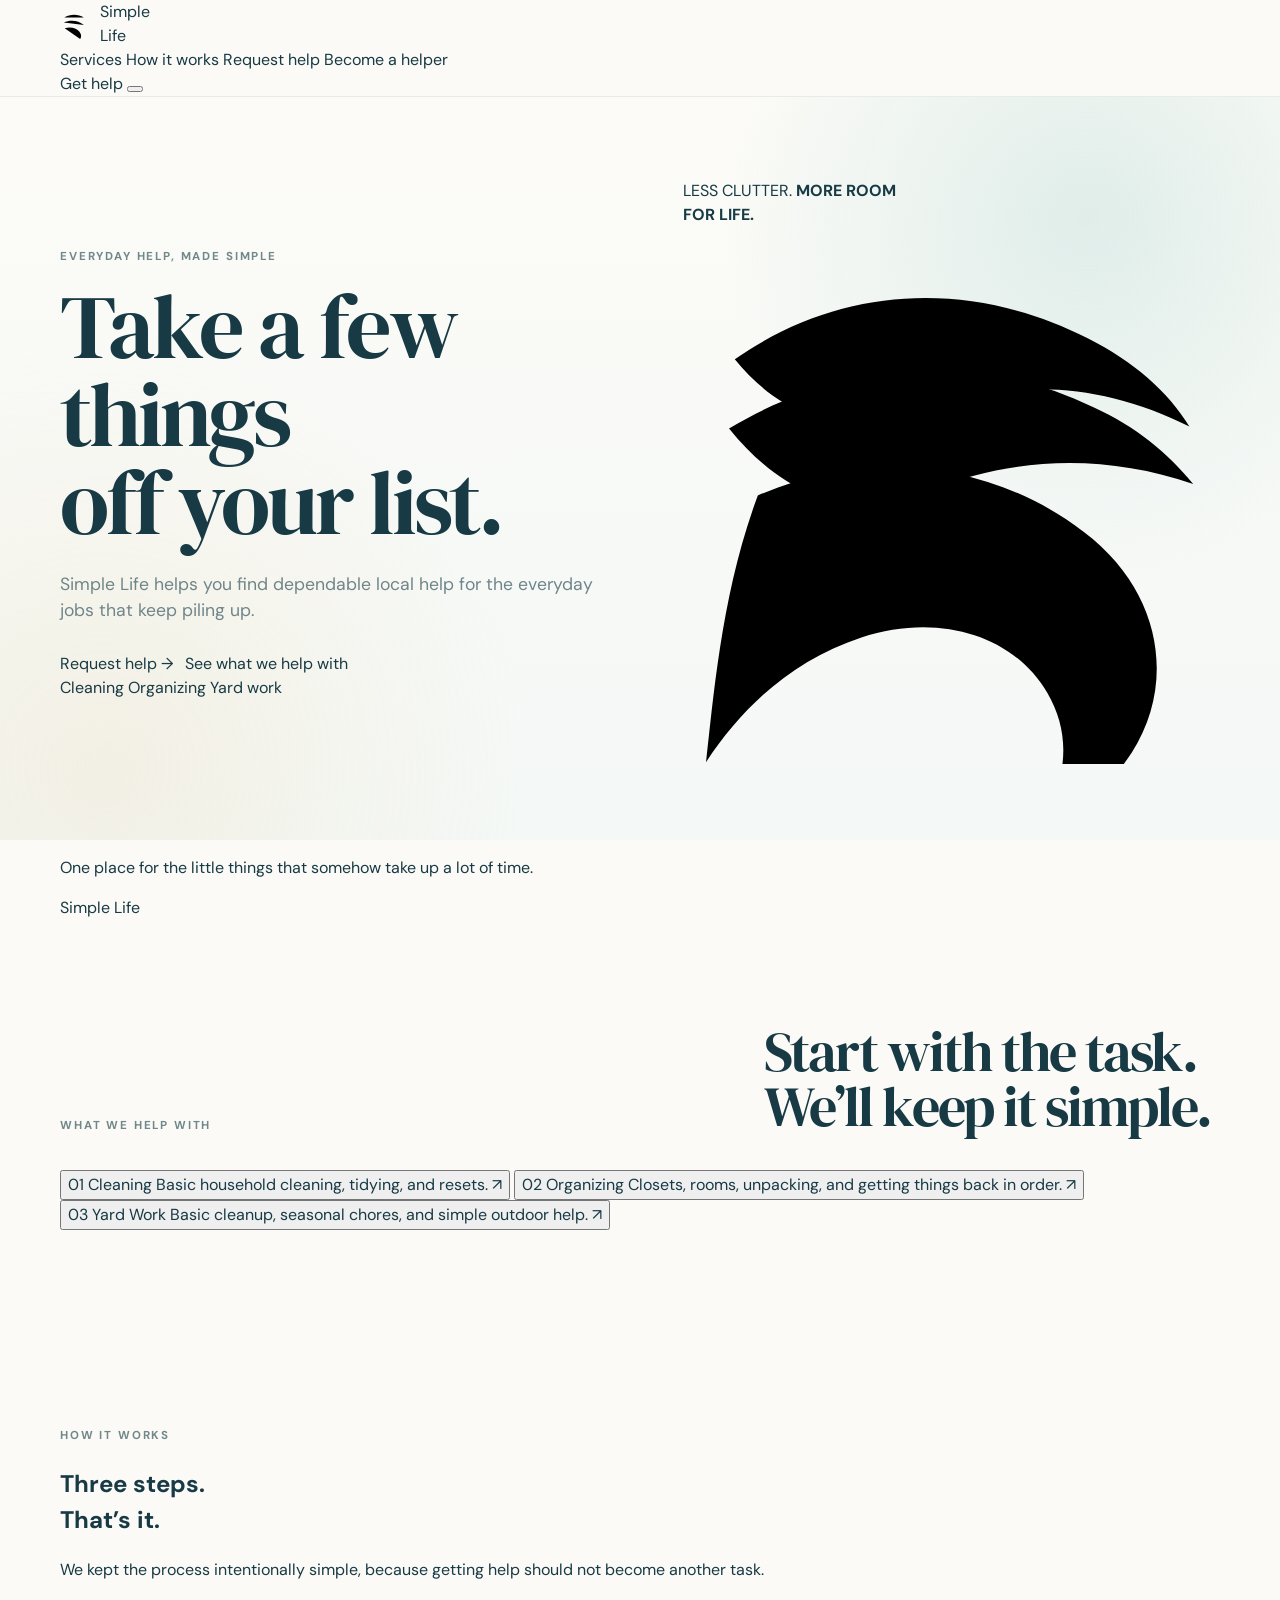
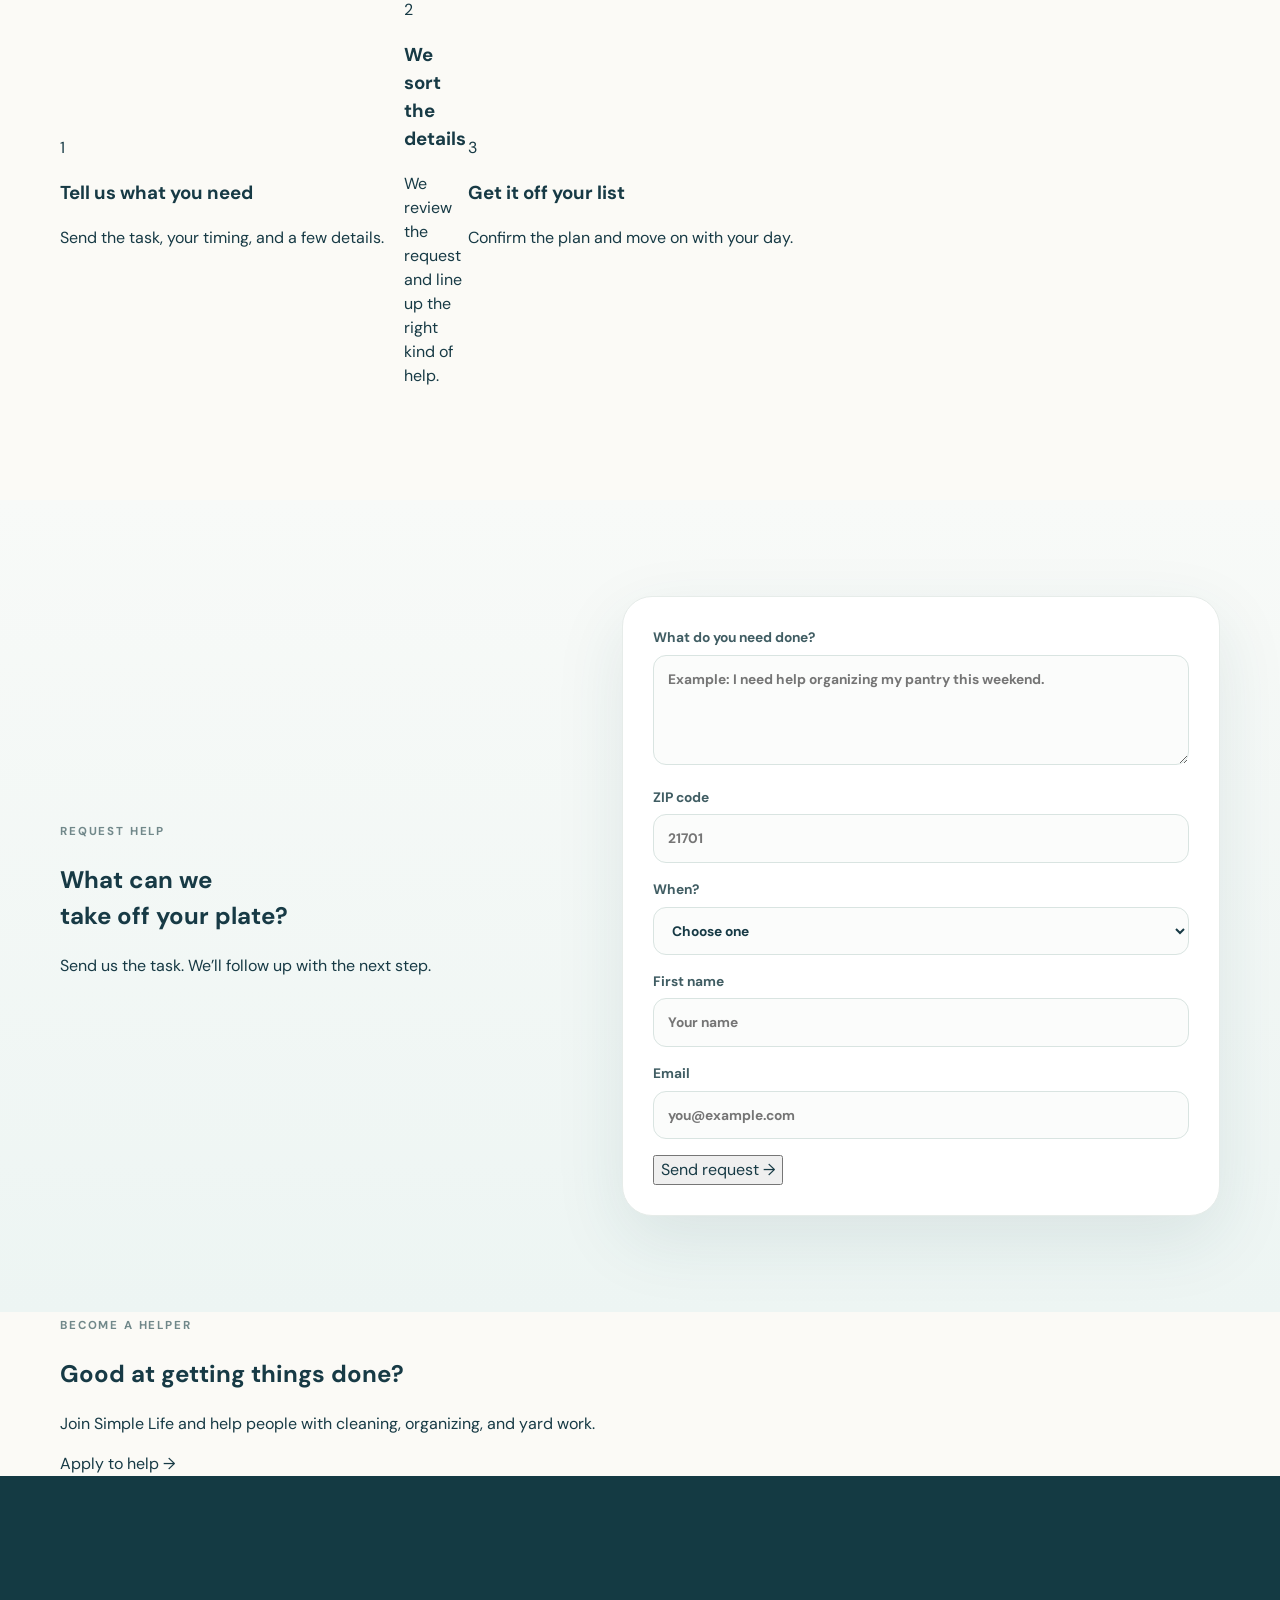
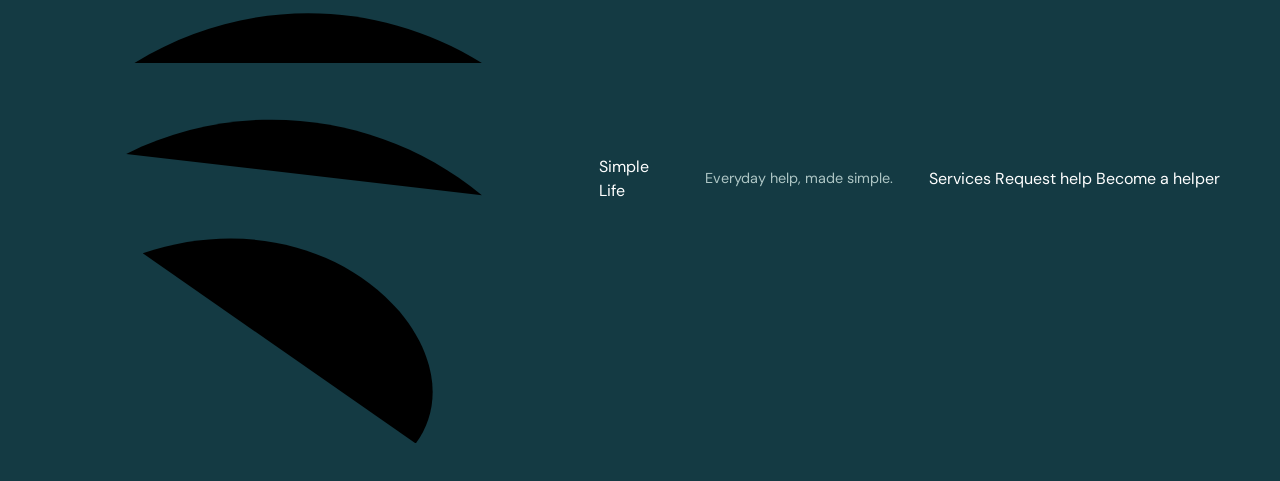
==== commit 0757fbf7: "Create fresh Simple Life website" ====
--- a/index.html
+++ b/index.html
@@ -2,9 +2,10 @@
 <html lang="en">
 <head>
   <meta charset="UTF-8" />
-  <meta name="viewport" content="width=device-width, initial-scale=1, viewport-fit=cover" />\n  <meta name="theme-color" content="#fbfaf6" />
+  <meta name="viewport" content="width=device-width, initial-scale=1, viewport-fit=cover" />
+  <meta name="theme-color" content="#f6f3ed" />
   <title>Simple Life — Everyday help, made simple</title>
-  <meta name="description" content="Simple Life connects you with local help for cleaning, yard work, and organizing." />
+  <meta name="description" content="Simple Life connects you with local help for cleaning, organizing, and yard work." />
   <link rel="preconnect" href="https://fonts.googleapis.com">
   <link rel="preconnect" href="https://fonts.gstatic.com" crossorigin>
   <link href="https://fonts.googleapis.com/css2?family=DM+Sans:wght@400;500;600;700&family=DM+Serif+Display&display=swap" rel="stylesheet">
@@ -12,48 +13,32 @@
 </head>
 <body>
   <header class="site-header">
-    <div class="container nav-wrap">
+    <div class="container nav">
       <a class="brand" href="#top" aria-label="Simple Life home">
-        <span class="ribbon-logo ribbon-logo-small" aria-hidden="true">
-          <svg viewBox="0 0 96 96" role="img">
-            <defs>
-              <linearGradient id="brandTeal" x1="0" y1="0" x2="1" y2="1">
-                <stop offset="0" stop-color="#91c9c5"/>
-                <stop offset="1" stop-color="#2f7b83"/>
-              </linearGradient>
-              <linearGradient id="brandDeep" x1="0" y1="0" x2="1" y2="1">
-                <stop offset="0" stop-color="#245f69"/>
-                <stop offset="1" stop-color="#163f4c"/>
-              </linearGradient>
-              <linearGradient id="brandSand" x1="0" y1="0" x2="1" y2="1">
-                <stop offset="0" stop-color="#f2dfbb"/>
-                <stop offset="1" stop-color="#d8b982"/>
-              </linearGradient>
-            </defs>
-            <path d="M16 25C32 12 53 9 71 18c7 3 12 8 15 13-15-7-29-8-42-3-12 4-21 4-28-3Z" fill="url(#brandTeal)"/>
-            <path d="M15 34c18-10 38-11 55-3 6 3 11 6 15 11-15-5-29-5-42 0-12 5-21 3-28-8Z" fill="url(#brandSand)"/>
-            <path d="M18 43c18-7 38-5 53 5 12 8 15 21 8 32-4 7-10 12-17 15 7-8 8-16 4-23-5-9-17-12-29-8-11 4-18 11-24 18 1-10 2-24 5-39Z" fill="url(#brandDeep)"/>
-          </svg>
-        </span>
-        <span class="brand-name">Simple Life</span>
+        <svg class="brand-symbol" viewBox="0 0 64 64" aria-hidden="true">
+          <path d="M9 18c13-8 29-8 42 0" />
+          <path d="M8 29c14-7 31-5 43 5" />
+          <path d="M10 41c12-4 24-1 31 7 5 6 5 12 2 16" />
+        </svg>
+        <span>Simple Life</span>
       </a>
 
-      <nav class="nav-links" id="desktopNav" aria-label="Main navigation">
+      <nav class="desktop-nav" aria-label="Main navigation">
         <a href="#services">Services</a>
         <a href="#how">How it works</a>
         <a href="#request">Request help</a>
         <a href="helper.html">Become a helper</a>
       </nav>
 
-      <a class="nav-cta" href="#request">Request Help</a>
-
-      <button class="menu-toggle" id="menuToggle" type="button" aria-label="Open menu" aria-expanded="false" aria-controls="mobileMenu">
-        <span></span><span></span><span></span>
+      <a class="nav-button" href="#request">Get help</a>
+
+      <button class="menu-button" id="menuButton" type="button" aria-label="Open menu" aria-expanded="false">
+        <span></span><span></span>
       </button>
     </div>
 
-    <div class="mobile-menu" id="mobileMenu" hidden>
-      <div class="container mobile-menu-inner">
+    <div class="mobile-nav" id="mobileNav" hidden>
+      <div class="container">
         <a href="#services">Services</a>
         <a href="#how">How it works</a>
         <a href="#request">Request help</a>
@@ -64,114 +49,102 @@
 
   <main id="top">
     <section class="hero">
-      <div class="hero-orb hero-orb-one"></div>
-      <div class="hero-orb hero-orb-two"></div>
       <div class="container hero-grid">
         <div class="hero-copy">
           <span class="eyebrow">Everyday help, made simple</span>
-          <h1>Life gets easier<br>when you can just ask.</h1>
-          <p>Reliable help for the little things that take up your time — so your day feels lighter, calmer, and a lot more manageable.</p>
+          <h1>Take a few things<br>off your list.</h1>
+          <p>Simple Life helps you find dependable local help for the everyday jobs that keep piling up.</p>
 
           <div class="hero-actions">
-            <a class="btn btn-primary" href="#request">Request Help <span aria-hidden="true">→</span></a>
-            <a class="btn btn-secondary" href="helper.html">Become a Helper</a>
-          </div>
-
-          <div class="hero-quick">
-            <label for="heroTask">Or tell us what you need</label>
-            <div class="quick-row">
-              <input id="heroTask" type="text" spellcheck="false" placeholder="Clean the kitchen, organize a closet..." />
-              <button id="heroContinue" type="button" aria-label="Continue with this request">→</button>
+            <a class="primary-button" href="#request">Request help <span>→</span></a>
+            <a class="text-link" href="#services">See what we help with</a>
+          </div>
+
+          <div class="mini-proof">
+            <span>Cleaning</span>
+            <span>Organizing</span>
+            <span>Yard work</span>
+          </div>
+        </div>
+
+        <div class="hero-visual" aria-hidden="true">
+          <div class="visual-card">
+            <div class="visual-copy">
+              <span>LESS CLUTTER.</span>
+              <strong>MORE ROOM<br>FOR LIFE.</strong>
             </div>
-          </div>
-        </div>
-
-        <div class="hero-art" aria-hidden="true">
-          <div class="hero-art-glow"></div>
-          <span class="accent-dot ad1"></span>
-          <span class="accent-dot ad2"></span>
-          <span class="accent-dot ad3"></span>
-          <span class="accent-dot ad4"></span>
-          <div class="hero-logo-wrap">
-            <svg class="hero-ribbon" viewBox="0 0 220 220">
-              <defs>
-                <linearGradient id="heroTeal" x1="0" y1="0" x2="1" y2="1">
-                  <stop offset="0" stop-color="#a5d4cf"/>
-                  <stop offset=".55" stop-color="#5aa1a3"/>
-                  <stop offset="1" stop-color="#2f747d"/>
-                </linearGradient>
-                <linearGradient id="heroDeep" x1="0" y1="0" x2="1" y2="1">
-                  <stop offset="0" stop-color="#2f7180"/>
-                  <stop offset="1" stop-color="#173f4c"/>
-                </linearGradient>
-                <linearGradient id="heroSand" x1="0" y1="0" x2="1" y2="1">
-                  <stop offset="0" stop-color="#f5e4c4"/>
-                  <stop offset="1" stop-color="#d4b178"/>
-                </linearGradient>
-              </defs>
-              <path d="M33 54C70 22 122 19 163 40c17 9 30 21 38 35-34-18-68-20-101-8-30 11-52 8-67-13Z" fill="url(#heroTeal)"/>
-              <path d="M31 76c42-25 90-26 130-8 16 7 29 17 39 29-35-13-68-11-100 1-29 11-52 5-69-22Z" fill="url(#heroSand)"/>
-              <path d="M39 98c42-18 88-12 122 14 29 22 34 56 18 82-9 14-23 25-39 32 15-18 18-38 8-55-13-22-42-30-70-21-26 8-45 26-58 46 2-24 6-63 19-98Z" fill="url(#heroDeep)"/>
+            <svg class="hero-mark" viewBox="0 0 280 280">
+              <path class="mark-a" d="M27 69c57-40 125-41 184-11 24 12 42 28 53 46-46-23-91-25-135-9-41 15-75 7-102-26Z"/>
+              <path class="mark-b" d="M24 105c64-38 132-39 190-11 22 10 39 24 52 40-47-16-93-14-137 3-41 16-75 5-105-32Z"/>
+              <path class="mark-c" d="M39 140c59-26 123-17 170 19 41 31 48 79 25 115-13 20-32 35-54 45 20-25 24-52 10-76-18-31-58-42-97-29-36 12-62 36-81 65 4-34 8-88 27-139Z"/>
             </svg>
-          </div>
-          <div class="hero-tag">SMALL TASKS<br><strong>BRIGHTER DAYS</strong></div>
-        </div>
-      </div>
-    </section>
-
-    <section class="section services" id="services">
+            <span class="float-dot one"></span>
+            <span class="float-dot two"></span>
+            <span class="float-dot three"></span>
+          </div>
+        </div>
+      </div>
+    </section>
+
+    <section class="intro-strip">
+      <div class="container intro-strip-inner">
+        <p>One place for the little things that somehow take up a lot of time.</p>
+        <span>Simple Life</span>
+      </div>
+    </section>
+
+    <section class="section services-section" id="services">
       <div class="container">
         <div class="section-heading">
-          <div>
-            <span class="section-kicker">Our services</span>
-            <h2>Three easy places to start.</h2>
-          </div>
-          <p>Pick one, or just tell us exactly what you need. Simple Life is built around the task — not a complicated menu.</p>
-        </div>
-
-        <div class="service-grid">
-          <button class="service-card service-choice" type="button" data-service="Cleaning">
-            <span class="service-art service-art-clean" aria-hidden="true"><i></i><i></i><i></i></span>
-            <span class="service-content"><strong>Cleaning</strong><small>Tidying, kitchen resets, rooms, and basic household cleaning.</small></span>
-            <span class="round-arrow">→</span>
+          <span class="eyebrow">What we help with</span>
+          <h2>Start with the task.<br>We’ll keep it simple.</h2>
+        </div>
+
+        <div class="service-list">
+          <button class="service-row service-choice" type="button" data-service="Cleaning">
+            <span class="service-number">01</span>
+            <span class="service-name">Cleaning</span>
+            <span class="service-description">Basic household cleaning, tidying, and resets.</span>
+            <span class="service-arrow">↗</span>
           </button>
 
-          <button class="service-card service-choice" type="button" data-service="Organizing">
-            <span class="service-art service-art-organize" aria-hidden="true"><i></i><i></i><i></i></span>
-            <span class="service-content"><strong>Organizing</strong><small>Closets, rooms, unpacking, and getting spaces back in order.</small></span>
-            <span class="round-arrow">→</span>
+          <button class="service-row service-choice" type="button" data-service="Organizing">
+            <span class="service-number">02</span>
+            <span class="service-name">Organizing</span>
+            <span class="service-description">Closets, rooms, unpacking, and getting things back in order.</span>
+            <span class="service-arrow">↗</span>
           </button>
 
-          <button class="service-card service-choice" type="button" data-service="Yard Work">
-            <span class="service-art service-art-yard" aria-hidden="true"><i></i><i></i><i></i></span>
-            <span class="service-content"><strong>Yard Work</strong><small>Basic outdoor cleanup, seasonal chores, and simple yard help.</small></span>
-            <span class="round-arrow">→</span>
+          <button class="service-row service-choice" type="button" data-service="Yard Work">
+            <span class="service-number">03</span>
+            <span class="service-name">Yard Work</span>
+            <span class="service-description">Basic cleanup, seasonal chores, and simple outdoor help.</span>
+            <span class="service-arrow">↗</span>
           </button>
         </div>
       </div>
     </section>
 
-    <section class="section how" id="how">
-      <div class="container">
-        <div class="section-title-only">
-          <span class="section-kicker">How it works</span>
-          <h2>Getting help is simple.</h2>
+    <section class="section how-section" id="how">
+      <div class="container how-grid">
+        <div class="how-copy">
+          <span class="eyebrow light">How it works</span>
+          <h2>Three steps.<br>That’s it.</h2>
+          <p>We kept the process intentionally simple, because getting help should not become another task.</p>
         </div>
 
         <div class="steps">
-          <article class="step">
-            <span class="step-number mint">1</span>
-            <div><h3>Make a request</h3><p>Tell us what you need help with and when you need it.</p></div>
+          <article>
+            <span>1</span>
+            <div><h3>Tell us what you need</h3><p>Send the task, your timing, and a few details.</p></div>
           </article>
-          <span class="step-line" aria-hidden="true"></span>
-          <article class="step">
-            <span class="step-number blue">2</span>
-            <div><h3>Get matched</h3><p>We review the details and connect you with the right kind of help.</p></div>
+          <article>
+            <span>2</span>
+            <div><h3>We sort the details</h3><p>We review the request and line up the right kind of help.</p></div>
           </article>
-          <span class="step-line" aria-hidden="true"></span>
-          <article class="step">
-            <span class="step-number sand">3</span>
-            <div><h3>Get it done</h3><p>Confirm the plan and get one more thing off your list.</p></div>
+          <article>
+            <span>3</span>
+            <div><h3>Get it off your list</h3><p>Confirm the plan and move on with your day.</p></div>
           </article>
         </div>
       </div>
@@ -179,39 +152,27 @@
 
     <section class="section request-section" id="request">
       <div class="container request-grid">
-        <div class="request-copy">
-          <span class="section-kicker">Request help</span>
-          <h2>Tell us what you need.<br>We’ll take it from there.</h2>
-          <p>No hunting through listings. No long setup. Just send the task and the details that matter.</p>
-
-          <div class="request-flow" id="requestVisual" aria-hidden="true">
-            <span class="flow-thread ft1"></span>
-            <span class="flow-thread ft2"></span>
-            <span class="flow-thread ft3"></span>
-            <span class="flow-node fn1"></span>
-            <span class="flow-node fn2"></span>
-            <span class="flow-node fn3"></span>
-            <div class="flow-center">
-              <span id="motionTitle">Ready when you are.</span>
-              <small id="motionDetail">Start with any task.</small>
-            </div>
-          </div>
+        <div class="request-intro">
+          <span class="eyebrow">Request help</span>
+          <h2>What can we<br>take off your plate?</h2>
+          <p>Send us the task. We’ll follow up with the next step.</p>
+          <div class="request-lines" aria-hidden="true"><i></i><i></i><i></i></div>
         </div>
 
         <form class="request-form" id="requestForm" name="service-request" method="POST" data-netlify="true" data-netlify-honeypot="bot-field">
           <input type="hidden" name="form-name" value="service-request">
           <p class="hidden-field"><label>Don’t fill this out: <input name="bot-field"></label></p>
 
-          <label class="full-field">What do you need done?
-            <textarea id="task" name="task" rows="4" spellcheck="false" placeholder="Example: I need help cleaning my kitchen this weekend." required></textarea>
+          <label>What do you need done?
+            <textarea id="task" name="task" rows="4" spellcheck="false" placeholder="Example: I need help organizing my pantry this weekend." required></textarea>
           </label>
 
-          <div class="form-row">
+          <div class="two-fields">
             <label>ZIP code
-              <input id="zip" name="zip" type="text" inputmode="numeric" spellcheck="false" placeholder="21701" required>
+              <input name="zip" type="text" inputmode="numeric" spellcheck="false" placeholder="21701" required>
             </label>
             <label>When?
-              <select id="timing" name="timing" required>
+              <select name="timing" required>
                 <option value="">Choose one</option>
                 <option>As soon as possible</option>
                 <option>This week</option>
@@ -222,39 +183,30 @@
             </label>
           </div>
 
-          <div class="form-row">
+          <div class="two-fields">
             <label>First name
-              <input id="name" name="name" type="text" spellcheck="false" placeholder="Your name" required>
+              <input name="name" type="text" spellcheck="false" placeholder="Your name" required>
             </label>
             <label>Email
-              <input id="email" name="email" type="email" spellcheck="false" placeholder="you@example.com" required>
-            </label>
-          </div>
-
-          <button class="submit-btn" type="submit">Send Request <span>→</span></button>
-          <p class="form-note">We’ll review your request and follow up with the next steps.</p>
-          <div id="formSuccess" class="success-message" hidden>Thanks! Your request was submitted successfully.</div>
+              <input name="email" type="email" spellcheck="false" placeholder="you@example.com" required>
+            </label>
+          </div>
+
+          <button class="submit-button" type="submit">Send request <span>→</span></button>
+          <div id="formSuccess" class="success-message" hidden>Thanks — your request was sent.</div>
         </form>
       </div>
     </section>
 
-    <section class="section helper-section">
+    <section class="helper-cta">
       <div class="container">
-        <div class="helper-card">
-          <div class="helper-copy">
-            <span class="section-kicker light">Become a helper</span>
+        <div class="helper-panel">
+          <div>
+            <span class="eyebrow light">Become a helper</span>
             <h2>Good at getting things done?</h2>
-            <p>Join a local network of dependable people helping with cleaning, yard work, and organizing.</p>
-            <a class="btn helper-btn" href="helper.html">Become a Helper <span>→</span></a>
-          </div>
-          <div class="helper-art" aria-hidden="true">
-            <span></span><span></span><span></span><span></span>
-            <svg viewBox="0 0 96 96">
-              <path d="M16 25C32 12 53 9 71 18c7 3 12 8 15 13-15-7-29-8-42-3-12 4-21 4-28-3Z" fill="#a4d0cb"/>
-              <path d="M15 34c18-10 38-11 55-3 6 3 11 6 15 11-15-5-29-5-42 0-12 5-21 3-28-8Z" fill="#ead3a7"/>
-              <path d="M18 43c18-7 38-5 53 5 12 8 15 21 8 32-4 7-10 12-17 15 7-8 8-16 4-23-5-9-17-12-29-8-11 4-18 11-24 18 1-10 2-24 5-39Z" fill="#245f69"/>
-            </svg>
-          </div>
+            <p>Join Simple Life and help people with cleaning, organizing, and yard work.</p>
+          </div>
+          <a href="helper.html">Apply to help <span>→</span></a>
         </div>
       </div>
     </section>
@@ -263,17 +215,15 @@
   <footer class="site-footer">
     <div class="container footer-grid">
       <a class="brand footer-brand" href="#top">
-        <span class="ribbon-logo ribbon-logo-small" aria-hidden="true">
-          <svg viewBox="0 0 96 96">
-            <path d="M16 25C32 12 53 9 71 18c7 3 12 8 15 13-15-7-29-8-42-3-12 4-21 4-28-3Z" fill="#a4d0cb"/>
-            <path d="M15 34c18-10 38-11 55-3 6 3 11 6 15 11-15-5-29-5-42 0-12 5-21 3-28-8Z" fill="#ead3a7"/>
-            <path d="M18 43c18-7 38-5 53 5 12 8 15 21 8 32-4 7-10 12-17 15 7-8 8-16 4-23-5-9-17-12-29-8-11 4-18 11-24 18 1-10 2-24 5-39Z" fill="#ffffff"/>
-          </svg>
-        </span>
-        <span class="brand-name">Simple Life</span>
+        <svg class="brand-symbol" viewBox="0 0 64 64" aria-hidden="true">
+          <path d="M9 18c13-8 29-8 42 0" />
+          <path d="M8 29c14-7 31-5 43 5" />
+          <path d="M10 41c12-4 24-1 31 7 5 6 5 12 2 16" />
+        </svg>
+        <span>Simple Life</span>
       </a>
       <p>Everyday help, made simple.</p>
-      <div class="footer-links">
+      <div>
         <a href="#services">Services</a>
         <a href="#request">Request help</a>
         <a href="helper.html">Become a helper</a>
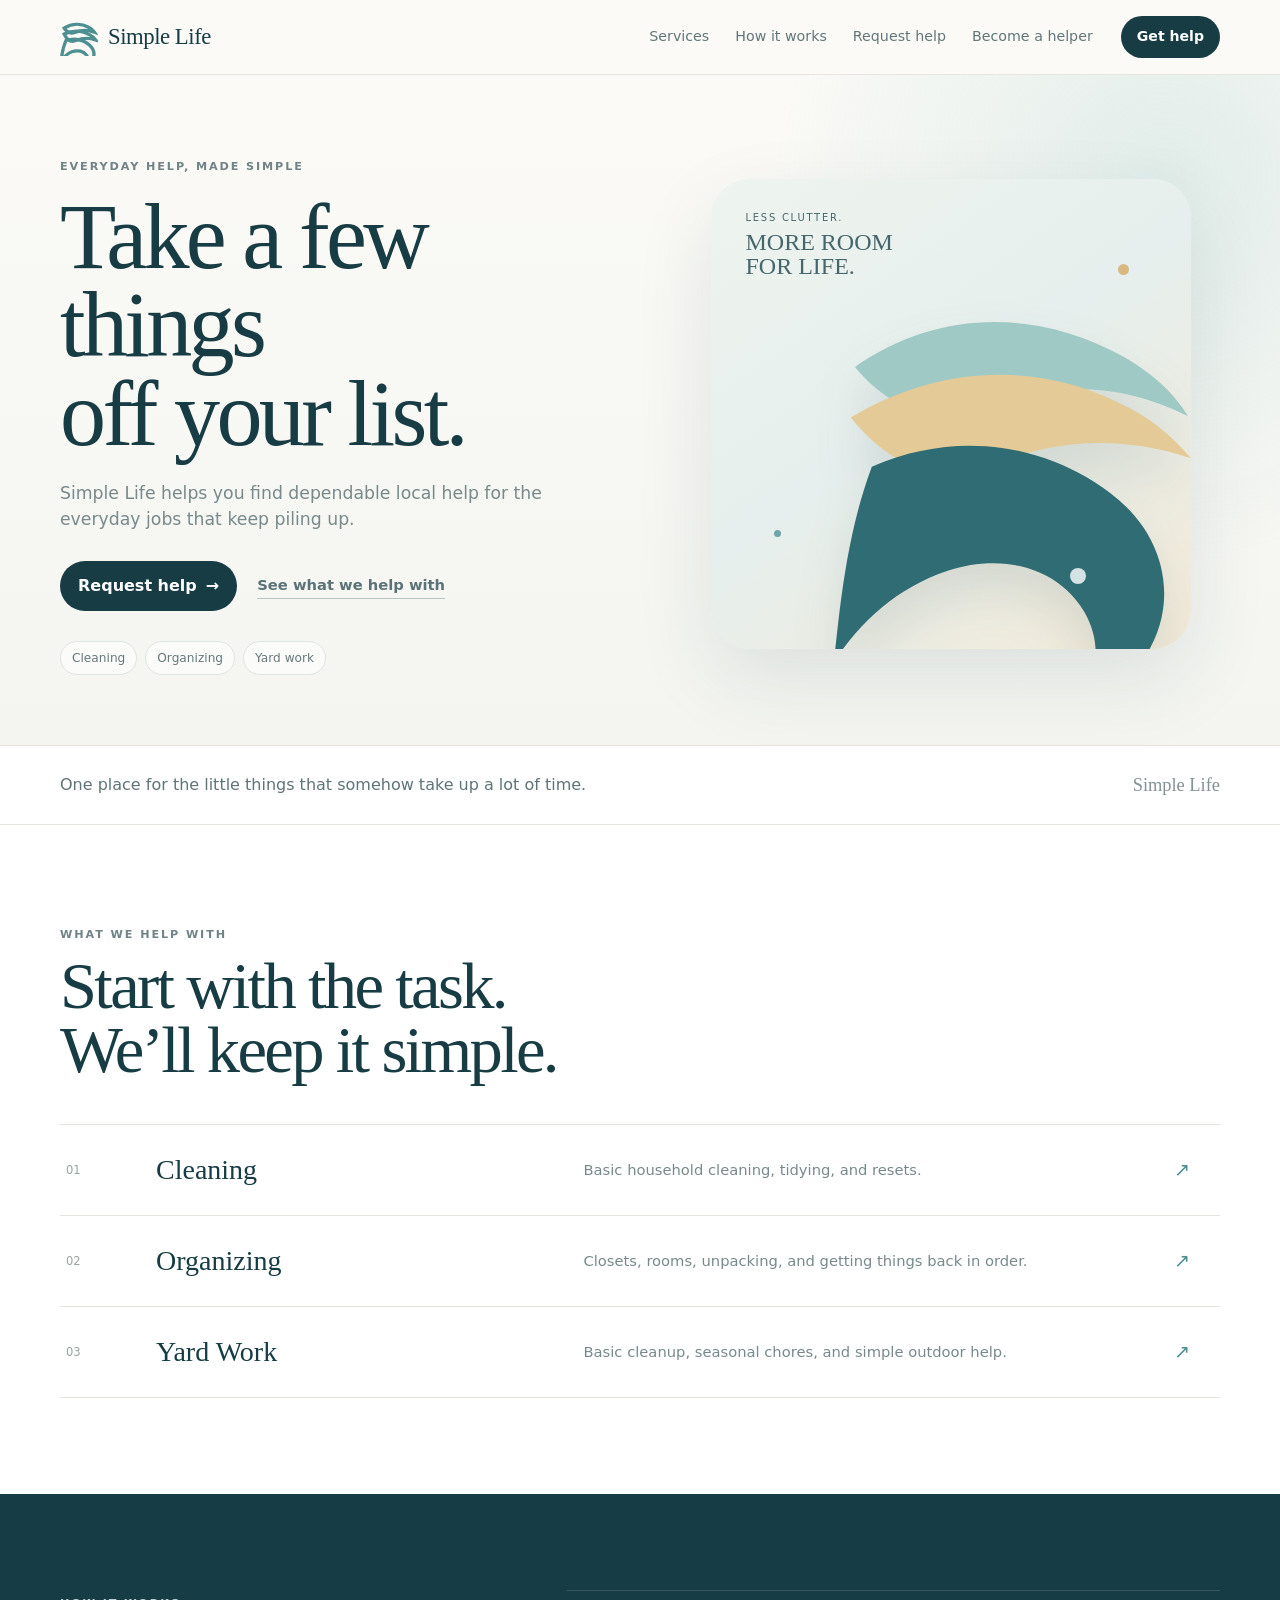
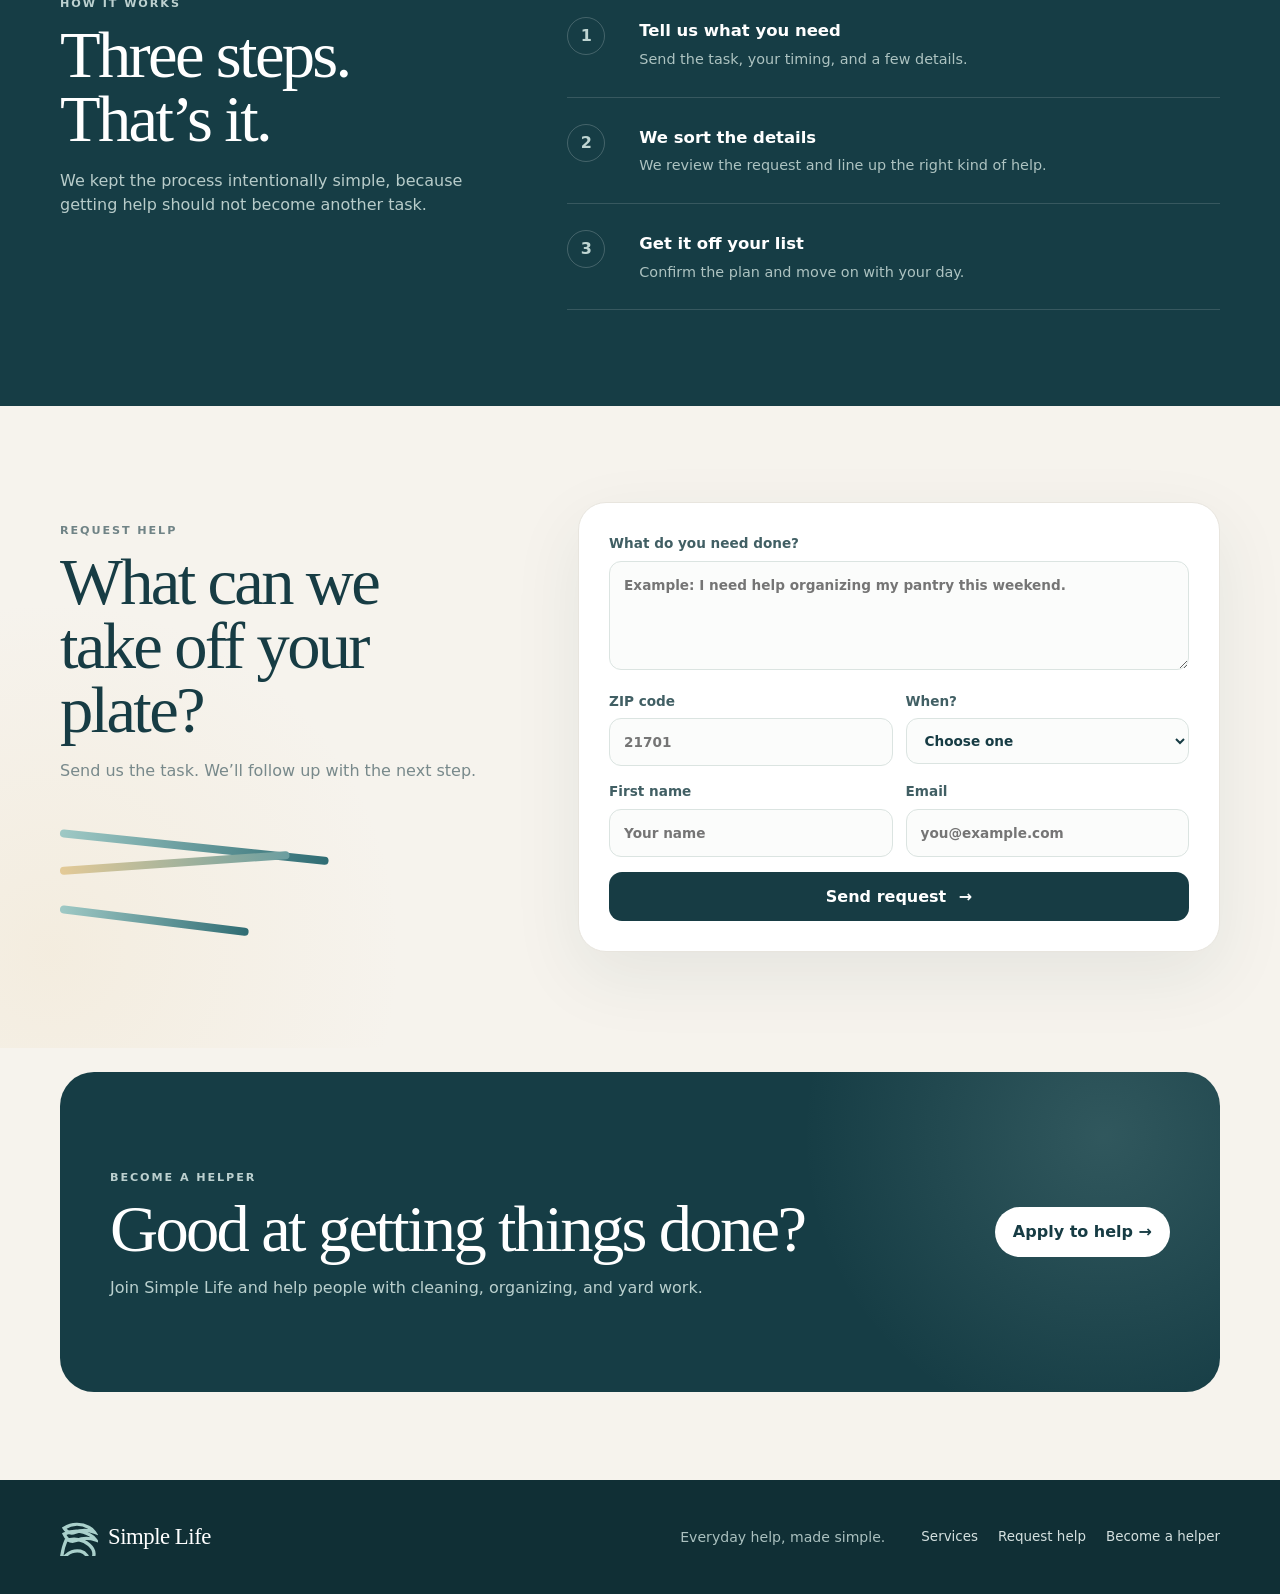
==== commit 7e15adf4: "Refine logo and typography" ====
--- a/index.html
+++ b/index.html
@@ -3,12 +3,12 @@
 <head>
   <meta charset="UTF-8" />
   <meta name="viewport" content="width=device-width, initial-scale=1, viewport-fit=cover" />
-  <meta name="theme-color" content="#f6f3ed" />
+  <meta name="theme-color" content="#f7f5f0" />
   <title>Simple Life — Everyday help, made simple</title>
   <meta name="description" content="Simple Life connects you with local help for cleaning, organizing, and yard work." />
   <link rel="preconnect" href="https://fonts.googleapis.com">
   <link rel="preconnect" href="https://fonts.gstatic.com" crossorigin>
-  <link href="https://fonts.googleapis.com/css2?family=DM+Sans:wght@400;500;600;700&family=DM+Serif+Display&display=swap" rel="stylesheet">
+  <link href="https://fonts.googleapis.com/css2?family=Instrument+Serif:ital@0;1&family=Manrope:wght@400;500;600;700;800&display=swap" rel="stylesheet">
   <link rel="stylesheet" href="styles.css" />
 </head>
 <body>
@@ -16,9 +16,9 @@
     <div class="container nav">
       <a class="brand" href="#top" aria-label="Simple Life home">
         <svg class="brand-symbol" viewBox="0 0 64 64" aria-hidden="true">
-          <path d="M9 18c13-8 29-8 42 0" />
-          <path d="M8 29c14-7 31-5 43 5" />
-          <path d="M10 41c12-4 24-1 31 7 5 6 5 12 2 16" />
+          <path class="logo-ribbon logo-ribbon-a" d="M7 17c13-8 29-8 42-1 4 2 7 5 9 8-11-4-22-4-32 0-8 3-14 1-19-7Z"/>
+          <path class="logo-ribbon logo-ribbon-b" d="M7 27c15-7 31-6 44 2 4 2 7 5 9 8-12-4-23-3-33 1-8 3-15 0-20-11Z"/>
+          <path class="logo-ribbon logo-ribbon-c" d="M10 38c14-5 29-2 39 7 8 7 10 16 6 24-3 5-7 9-12 11 5-6 5-12 2-17-5-7-15-10-25-6-8 3-13 8-18 14 1-9 3-22 8-33Z"/>
         </svg>
         <span>Simple Life</span>
       </a>
@@ -216,9 +216,9 @@
     <div class="container footer-grid">
       <a class="brand footer-brand" href="#top">
         <svg class="brand-symbol" viewBox="0 0 64 64" aria-hidden="true">
-          <path d="M9 18c13-8 29-8 42 0" />
-          <path d="M8 29c14-7 31-5 43 5" />
-          <path d="M10 41c12-4 24-1 31 7 5 6 5 12 2 16" />
+          <path class="logo-ribbon logo-ribbon-a" d="M7 17c13-8 29-8 42-1 4 2 7 5 9 8-11-4-22-4-32 0-8 3-14 1-19-7Z"/>
+          <path class="logo-ribbon logo-ribbon-b" d="M7 27c15-7 31-6 44 2 4 2 7 5 9 8-12-4-23-3-33 1-8 3-15 0-20-11Z"/>
+          <path class="logo-ribbon logo-ribbon-c" d="M10 38c14-5 29-2 39 7 8 7 10 16 6 24-3 5-7 9-12 11 5-6 5-12 2-17-5-7-15-10-25-6-8 3-13 8-18 14 1-9 3-22 8-33Z"/>
         </svg>
         <span>Simple Life</span>
       </a>
--- a/styles.css
+++ b/styles.css
@@ -1,50 +1,46 @@
 :root{
-  --ink:#173a45;
-  --ink-soft:#375964;
-  --muted:#70858a;
-  --paper:#fbfaf6;
-  --surface:#ffffff;
-  --teal:#2f7b83;
-  --teal-deep:#1f5d67;
-  --teal-soft:#dcefed;
-  --sea:#a7d2cd;
-  --blue:#cfe0e5;
-  --sage:#dbe5dc;
-  --sand:#ead2a5;
-  --cream:#f5f0e6;
-  --line:#e6ece9;
-  --shadow:0 24px 70px rgba(34,76,84,.10);
+  --ink:#173c44;
+  --ink-2:#28535a;
+  --cream:#f6f3ed;
+  --paper:#fbfaf7;
+  --white:#ffffff;
+  --teal:#4e8f92;
+  --teal-light:#a9d0cb;
+  --blue:#b9d5dc;
+  --sand:#e8cf9f;
+  --muted:#78898b;
+  --line:#e6e3dc;
+  --dark:#163d45;
 }
 
 *{box-sizing:border-box}
-html{scroll-behavior:smooth;scroll-padding-top:82px}
+html{scroll-behavior:smooth;scroll-padding-top:80px}
 body{
   margin:0;
   min-width:0;
-  overflow-x:clip;
+  overflow-x:hidden;
   font-family:"DM Sans",system-ui,-apple-system,BlinkMacSystemFont,"Segoe UI",sans-serif;
+  color:var(--ink);
   background:var(--paper);
-  color:var(--ink);
   line-height:1.5;
 }
 a{color:inherit;text-decoration:none}
 button,input,textarea,select{font:inherit}
 button{color:inherit}
-img,svg{max-width:100%;display:block}
-button,input,textarea,select{max-width:100%}
+img,svg{display:block;max-width:100%}
 .container{width:min(1160px,calc(100% - 40px));margin:0 auto}
 .hidden-field{display:none!important}
 
 .site-header{
   position:sticky;
   top:0;
-  z-index:100;
-  background:rgba(251,250,246,.88);
+  z-index:50;
+  background:rgba(251,250,247,.92);
   backdrop-filter:blur(16px);
-  border-bottom:1px solid rgba(230,236,233,.92);
-}
-.nav-wrap{
-  min-height:76px;
+  border-bottom:1px solid rgba(230,227,220,.9);
+}
+.nav{
+  min-height:74px;
   display:flex;
   align-items:center;
   gap:28px;
@@ -53,778 +49,505 @@
   display:inline-flex;
   align-items:center;
   gap:10px;
+  font-family:"DM Serif Display",Georgia,serif;
+  font-size:1.42rem;
+  letter-spacing:-.02em;
   flex:0 0 auto;
 }
-.brand-name{
-  font-family:"DM Serif Display",Georgia,serif;
-  font-size:1.45rem;
-  letter-spacing:-.02em;
-}
-.ribbon-logo{display:inline-grid;place-items:center;flex:0 0 auto}
-.ribbon-logo-small{width:42px;height:42px}
-.ribbon-logo svg{width:100%;height:100%}
-.nav-links{
+.brand-symbol{
+  width:38px;height:38px;
+  fill:none;
+  stroke:var(--teal);
+  stroke-width:5.5;
+  stroke-linecap:round;
+}
+.desktop-nav{
+  margin-left:auto;
   display:flex;
-  gap:28px;
-  margin-left:auto;
-  font-size:.9rem;
-  color:#597078;
-}
-.nav-links a{transition:color .2s ease}
-.nav-links a:hover{color:var(--teal-deep)}
-.nav-cta{
-  display:inline-flex;
-  align-items:center;
-  justify-content:center;
-  padding:11px 17px;
-  border-radius:999px;
-  background:var(--teal-deep);
+  gap:26px;
+  color:#627679;
+  font-size:.89rem;
+}
+.desktop-nav a:hover{color:var(--ink)}
+.nav-button{
+  padding:10px 16px;
+  border-radius:999px;
+  background:var(--ink);
   color:#fff;
-  font-weight:700;
-  font-size:.9rem;
-  box-shadow:0 8px 22px rgba(31,93,103,.16);
-}
-.menu-toggle{
+  font-size:.88rem;
+  font-weight:700;
+}
+.menu-button{
   display:none;
-  width:42px;
-  height:42px;
+  width:42px;height:42px;
   border:0;
-  border-radius:12px;
   background:transparent;
   margin-left:auto;
-  cursor:pointer;
   padding:10px;
 }
-.menu-toggle span{
+.menu-button span{
   display:block;
   height:2px;
+  border-radius:999px;
   background:var(--ink);
-  border-radius:99px;
-  margin:5px 0;
-}
-.mobile-menu{
+  margin:7px 0;
+}
+.mobile-nav{
   border-top:1px solid var(--line);
-  background:rgba(251,250,246,.98);
-}
-.mobile-menu-inner{
-  display:grid;
-  gap:4px;
-  padding:10px 0 16px;
-}
-.mobile-menu a{
-  padding:12px 4px;
-  font-weight:600;
-  color:#51676d;
-}
+  background:rgba(251,250,247,.98);
+}
+.mobile-nav .container{display:grid;padding:8px 0 14px}
+.mobile-nav a{padding:11px 0;font-weight:600}
 
 .hero{
   position:relative;
   overflow:hidden;
-  padding:82px 0 76px;
+  padding:78px 0 70px;
   background:
-    radial-gradient(circle at 85% 16%,rgba(167,210,205,.32),transparent 29%),
-    radial-gradient(circle at 8% 90%,rgba(234,210,165,.22),transparent 31%),
-    linear-gradient(180deg,#fcfbf7 0%,#f4f8f6 100%);
-}
-.hero-orb{position:absolute;border-radius:50%;pointer-events:none}
-.hero-orb-one{
-  width:420px;height:420px;right:-170px;top:-180px;
-  background:rgba(207,224,229,.28)
-}
-.hero-orb-two{
-  width:320px;height:320px;left:-150px;bottom:-190px;
-  background:rgba(219,229,220,.34)
+    radial-gradient(circle at 91% 15%,rgba(169,208,203,.30),transparent 30%),
+    linear-gradient(180deg,#fbfaf7 0%,#f4f5f1 100%);
 }
 .hero-grid{
-  position:relative;
-  z-index:1;
   display:grid;
   grid-template-columns:1.02fr .98fr;
   gap:64px;
   align-items:center;
 }
-.eyebrow,.section-kicker{
-  display:inline-flex;
-  align-items:center;
-  font-size:.72rem;
-  font-weight:700;
+.eyebrow{
+  display:inline-block;
+  font-size:.7rem;
+  font-weight:700;
+  letter-spacing:.17em;
   text-transform:uppercase;
-  letter-spacing:.16em;
-  color:#71888a;
-}
-.hero h1,.section-heading h2,.section-title-only h2,.request-copy h2,.helper-copy h2,.helper-page-title{
+  color:#708386;
+}
+.eyebrow.light{color:#bcd0cf}
+.hero h1,.section-heading h2,.how-copy h2,.request-intro h2,.helper-panel h2,.helper-title{
+  margin:0;
   font-family:"DM Serif Display",Georgia,serif;
   font-weight:400;
-  letter-spacing:-.035em;
-  line-height:.98;
-  margin:0;
+  letter-spacing:-.04em;
+  line-height:.96;
 }
 .hero h1{
   margin-top:16px;
-  max-width:690px;
-  font-size:clamp(4rem,7vw,6.6rem);
+  font-size:clamp(4.4rem,7.2vw,7.15rem);
 }
 .hero-copy>p{
-  max-width:620px;
-  margin:24px 0 0;
+  max-width:600px;
+  margin:23px 0 0;
   color:var(--muted);
-  font-size:1.1rem;
-}
-.hero-actions{display:flex;gap:12px;flex-wrap:wrap;margin-top:28px}
-.btn{
-  min-height:48px;
+  font-size:1.08rem;
+}
+.hero-actions{
+  display:flex;
+  align-items:center;
+  gap:20px;
+  margin-top:28px;
+  flex-wrap:wrap;
+}
+.primary-button{
   display:inline-flex;
   align-items:center;
-  justify-content:center;
-  gap:8px;
-  padding:13px 19px;
-  border-radius:999px;
-  font-weight:700;
-  border:1px solid transparent;
-  transition:transform .2s ease,box-shadow .2s ease,background .2s ease;
-}
-.btn:hover{transform:translateY(-1px)}
-.btn-primary{
-  background:var(--teal-deep);
-  color:#fff;
-  box-shadow:0 12px 28px rgba(31,93,103,.15);
-}
-.btn-primary:hover{background:#184f58}
-.btn-secondary{background:rgba(255,255,255,.72);border-color:#b7c9ca;color:var(--ink)}
-.hero-quick{
-  max-width:650px;
-  margin-top:28px;
-  padding-top:20px;
-  border-top:1px solid rgba(185,203,203,.5);
-}
-.hero-quick label{
-  display:block;
-  margin-bottom:9px;
-  font-size:.82rem;
-  color:#698084;
-  font-weight:600;
-}
-.quick-row{
-  display:grid;
-  grid-template-columns:1fr 48px;
-  gap:8px;
-}
-.quick-row input{
-  width:100%;
-  min-width:0;
-  padding:13px 14px;
-  border:1px solid #d7e2df;
-  border-radius:14px;
-  outline:none;
-  background:rgba(255,255,255,.82);
-  color:var(--ink);
-}
-.quick-row input:focus{border-color:#91b8b9;box-shadow:0 0 0 3px rgba(145,184,185,.12)}
-.quick-row button{
-  border:0;
-  border-radius:14px;
+  gap:9px;
+  padding:13px 18px;
+  border-radius:999px;
   background:var(--ink);
   color:#fff;
-  cursor:pointer;
-  font-size:1.15rem;
-}
-
-.hero-art{
+  font-weight:700;
+}
+.text-link{
+  color:#5b7377;
+  font-weight:600;
+  font-size:.92rem;
+  border-bottom:1px solid #b7c4c4;
+  padding-bottom:2px;
+}
+.mini-proof{
+  display:flex;
+  gap:8px;
+  flex-wrap:wrap;
+  margin-top:30px;
+}
+.mini-proof span{
+  padding:7px 11px;
+  border-radius:999px;
+  border:1px solid #dde5e2;
+  background:rgba(255,255,255,.62);
+  color:#65787b;
+  font-size:.76rem;
+}
+
+.hero-visual{min-height:510px;display:grid;place-items:center}
+.visual-card{
+  width:min(480px,100%);
+  aspect-ratio:1/.98;
   position:relative;
-  min-height:470px;
-  display:grid;
-  place-items:center;
-}
-.hero-art-glow{
+  border-radius:38px;
+  overflow:hidden;
+  background:linear-gradient(145deg,#eef4ef 0%,#e6efed 48%,#f3ead8 100%);
+  box-shadow:0 30px 80px rgba(26,60,66,.11);
+}
+.visual-copy{
   position:absolute;
-  width:400px;height:400px;
-  border-radius:50%;
-  background:radial-gradient(circle,rgba(255,255,255,.95) 0%,rgba(255,255,255,.4) 58%,transparent 72%);
-}
-.hero-logo-wrap{
-  position:relative;
-  width:min(430px,95%);
-  aspect-ratio:1;
-  display:grid;
-  place-items:center;
-  filter:drop-shadow(0 22px 38px rgba(36,95,105,.12));
-}
-.hero-ribbon{width:100%;height:100%;animation:logoFloat 7s ease-in-out infinite}
-.hero-tag{
-  position:absolute;
-  right:5%;
-  top:24%;
-  text-align:center;
-  font-size:.64rem;
-  letter-spacing:.28em;
-  color:#4c7278;
-}
-.hero-tag strong{font-weight:700}
-.accent-dot{
-  position:absolute;
-  border-radius:50%;
-  animation:dotFloat 6s ease-in-out infinite;
-}
-.ad1{width:10px;height:10px;background:#d4b77e;left:12%;top:25%}
-.ad2{width:8px;height:8px;background:#8ec1bd;right:8%;top:42%;animation-delay:-2s}
-.ad3{width:14px;height:14px;background:#e8d7b7;left:22%;bottom:14%;animation-delay:-4s}
-.ad4{width:7px;height:7px;background:#7cadad;right:20%;bottom:10%;animation-delay:-1s}
-
-.section{padding:96px 0}
-.section-heading{
-  display:grid;
-  grid-template-columns:1fr .72fr;
-  gap:70px;
-  align-items:end;
-  margin-bottom:36px;
-}
-.section-heading h2,.section-title-only h2,.request-copy h2,.helper-copy h2{
-  margin-top:8px;
-  font-size:clamp(2.5rem,4.4vw,4.2rem);
-}
-.section-heading>p{
-  margin:0;
-  color:var(--muted);
-  font-size:1rem;
-}
-.services{background:#fff}
-.service-grid{
-  display:grid;
-  grid-template-columns:repeat(3,1fr);
-  gap:16px;
-}
-.service-card{
-  appearance:none;
-  border:1px solid var(--line);
-  background:#fff;
-  border-radius:24px;
-  padding:22px;
-  min-height:188px;
-  display:grid;
-  grid-template-columns:72px 1fr 38px;
-  gap:16px;
-  align-items:center;
-  text-align:left;
-  cursor:pointer;
-  box-shadow:0 12px 35px rgba(32,68,75,.045);
-  transition:transform .2s ease,box-shadow .2s ease,border-color .2s ease;
-}
-.service-card:hover{
-  transform:translateY(-3px);
-  border-color:#cfdcda;
-  box-shadow:0 18px 42px rgba(32,68,75,.075);
-}
-.service-content strong{
+  left:34px;top:32px;
+  z-index:2;
+  color:#47666b;
+}
+.visual-copy span{
   display:block;
+  font-size:.62rem;
+  letter-spacing:.18em;
+}
+.visual-copy strong{
+  display:block;
+  margin-top:4px;
   font-family:"DM Serif Display",Georgia,serif;
   font-size:1.5rem;
+  line-height:1;
   font-weight:400;
 }
-.service-content small{
-  display:block;
-  margin-top:6px;
-  color:var(--muted);
-  line-height:1.4;
-  font-size:.86rem;
-}
-.round-arrow{
-  width:36px;height:36px;
-  border-radius:50%;
+.hero-mark{
+  position:absolute;
+  width:82%;
+  right:-4%;
+  bottom:-3%;
+  filter:drop-shadow(0 26px 24px rgba(38,74,78,.12));
+}
+.mark-a{fill:#9fc9c5}
+.mark-b{fill:#e4ca97}
+.mark-c{fill:#2f6c73}
+.float-dot{position:absolute;border-radius:50%}
+.float-dot.one{width:11px;height:11px;background:#d8b982;right:13%;top:18%}
+.float-dot.two{width:7px;height:7px;background:#6ea5a7;left:13%;bottom:24%}
+.float-dot.three{width:16px;height:16px;background:rgba(255,255,255,.8);right:22%;bottom:14%}
+
+.intro-strip{background:#fff;border-top:1px solid var(--line);border-bottom:1px solid var(--line)}
+.intro-strip-inner{
+  min-height:78px;
+  display:flex;
+  align-items:center;
+  justify-content:space-between;
+  gap:20px;
+}
+.intro-strip p{margin:0;color:#5f7477}
+.intro-strip span{font-family:"DM Serif Display",Georgia,serif;font-size:1.15rem;color:#839294}
+
+.section{padding:96px 0}
+.services-section{background:#fff}
+.section-heading{margin-bottom:42px}
+.section-heading h2,.how-copy h2,.request-intro h2,.helper-panel h2{
+  margin-top:9px;
+  font-size:clamp(2.8rem,5.2vw,5rem);
+}
+.service-list{border-top:1px solid var(--line)}
+.service-row{
+  width:100%;
   display:grid;
-  place-items:center;
-  background:#edf5f4;
-  color:var(--teal-deep);
-  font-size:1rem;
-}
-.service-art{
-  width:68px;height:68px;
-  border-radius:24px;
-  position:relative;
-  display:block;
-  background:#f3f7f5;
-}
-.service-art i{position:absolute;display:block}
-.service-art-clean i:nth-child(1){width:26px;height:34px;border-radius:55% 45% 48% 52%;background:#6db4b8;left:11px;top:17px;transform:rotate(24deg)}
-.service-art-clean i:nth-child(2){width:25px;height:25px;border-radius:50%;background:#d6c49c;right:8px;top:10px}
-.service-art-clean i:nth-child(3){width:21px;height:21px;border-radius:50%;background:#b9d9d6;right:10px;bottom:9px}
-.service-art-organize i:nth-child(1){width:34px;height:14px;border-radius:999px;background:#d8c8a4;left:17px;top:11px}
-.service-art-organize i:nth-child(2){width:44px;height:16px;border-radius:999px;background:#78a9aa;left:12px;top:27px}
-.service-art-organize i:nth-child(3){width:52px;height:18px;border-radius:999px;background:#9ebba6;left:8px;bottom:8px}
-.service-art-yard i:nth-child(1){width:16px;height:42px;border-radius:999px;background:#6ea6a1;left:16px;top:14px;transform:rotate(-30deg)}
-.service-art-yard i:nth-child(2){width:16px;height:38px;border-radius:999px;background:#d9bd89;left:30px;top:12px;transform:rotate(24deg)}
-.service-art-yard i:nth-child(3){width:15px;height:30px;border-radius:999px;background:#9ec2b9;right:11px;top:22px;transform:rotate(38deg)}
-
-.how{background:var(--cream)}
-.section-title-only{margin-bottom:38px}
-.steps{
+  grid-template-columns:70px 1fr 1.4fr 40px;
+  gap:20px;
+  align-items:center;
+  border:0;
+  border-bottom:1px solid var(--line);
+  background:transparent;
+  text-align:left;
+  padding:24px 6px;
+  cursor:pointer;
+  transition:background .18s ease,padding .18s ease;
+}
+.service-row:hover{background:#f8faf8;padding-left:14px;padding-right:14px}
+.service-number{font-size:.72rem;color:#99a4a4}
+.service-name{
+  font-family:"DM Serif Display",Georgia,serif;
+  font-size:1.75rem;
+}
+.service-description{color:var(--muted);font-size:.92rem}
+.service-arrow{font-size:1.2rem;color:var(--teal)}
+
+.how-section{background:var(--dark);color:#fff}
+.how-grid{
   display:grid;
-  grid-template-columns:1fr 64px 1fr 64px 1fr;
-  align-items:center;
-}
-.step{
+  grid-template-columns:.78fr 1.22fr;
+  gap:90px;
+  align-items:start;
+}
+.how-copy>p{max-width:450px;color:#b8ccca;margin:18px 0 0}
+.steps{display:grid;gap:0;border-top:1px solid rgba(255,255,255,.14)}
+.steps article{
   display:grid;
-  grid-template-columns:48px 1fr;
-  gap:14px;
-  align-items:start;
-}
-.step-number{
-  width:44px;height:44px;
-  border-radius:50%;
-  display:grid;
-  place-items:center;
-  font-family:"DM Serif Display",Georgia,serif;
-  font-size:1.25rem;
-}
-.step-number.mint{background:#dcebe4}
-.step-number.blue{background:#dcecf1}
-.step-number.sand{background:#f0ddbb}
-.step h3{margin:3px 0 5px;font-size:1rem}
-.step p{margin:0;color:var(--muted);font-size:.87rem}
-.step-line{height:1px;background:#cad6d3;margin:0 10px}
+  grid-template-columns:54px 1fr;
+  gap:18px;
+  padding:26px 0;
+  border-bottom:1px solid rgba(255,255,255,.14);
+}
+.steps article>span{
+  width:38px;height:38px;border-radius:50%;
+  display:grid;place-items:center;
+  border:1px solid rgba(255,255,255,.2);
+  color:#bfd5d2;
+  font-weight:700;
+}
+.steps h3{margin:2px 0 5px;font-size:1.03rem}
+.steps p{margin:0;color:#adc3c1;font-size:.9rem}
 
 .request-section{
-  position:relative;
-  overflow:hidden;
-  background:linear-gradient(180deg,#f8faf8 0%,#edf5f3 100%);
+  background:
+    radial-gradient(circle at 4% 85%,rgba(232,207,159,.18),transparent 26%),
+    var(--cream);
 }
 .request-grid{
   display:grid;
-  grid-template-columns:.9fr 1.1fr;
+  grid-template-columns:.82fr 1.18fr;
   gap:72px;
   align-items:center;
 }
-.request-copy>p{
-  max-width:520px;
-  margin:18px 0 0;
-  color:var(--muted);
-  font-size:1rem;
-}
-.request-flow{
+.request-intro>p{max-width:430px;color:var(--muted);margin:17px 0 0}
+.request-lines{
+  width:320px;
+  height:120px;
+  margin-top:34px;
   position:relative;
-  margin-top:34px;
-  height:190px;
-  max-width:500px;
-}
-.flow-thread{
+}
+.request-lines i{
   position:absolute;
   left:0;
-  width:74%;
-  height:2px;
-  border-radius:99px;
+  height:8px;
+  border-radius:999px;
+  background:linear-gradient(90deg,#9fc9c5,#2f6c73);
   transform-origin:left center;
-  background:linear-gradient(90deg,transparent,#9dc9c5 25%,#4f8e95 70%,transparent);
-}
-.ft1{top:45px;transform:rotate(5deg)}
-.ft2{top:92px;transform:rotate(-3deg);background:linear-gradient(90deg,transparent,#d7bf91 28%,#82aaab 70%,transparent)}
-.ft3{top:137px;transform:rotate(4deg)}
-.flow-node{
-  position:absolute;
-  border-radius:50%;
-  background:#fff;
-  border:1px solid #cddcda;
-  box-shadow:0 8px 18px rgba(35,74,81,.07);
-}
-.fn1{width:16px;height:16px;left:10%;top:38px}
-.fn2{width:12px;height:12px;left:35%;top:86px}
-.fn3{width:18px;height:18px;left:60%;top:130px}
-.flow-center{
-  position:absolute;
-  right:0;
-  top:50%;
-  transform:translateY(-50%);
-  width:165px;
-  min-height:102px;
-  border-radius:30px;
-  display:grid;
-  place-content:center;
-  text-align:center;
-  padding:18px;
-  background:rgba(255,255,255,.82);
-  border:1px solid var(--line);
-  box-shadow:0 18px 40px rgba(34,76,84,.07);
-}
-.flow-center span{font-weight:700}
-.flow-center small{display:block;color:var(--muted);margin-top:4px}
-.request-flow.is-thinking .flow-thread{animation:flowPulse 1.2s ease-in-out infinite}
-.request-flow.is-assembling .flow-node{animation:nodePop .7s ease forwards}
-.request-flow.is-complete .flow-center{background:#f1f8f6;border-color:#bfd6d0}
-
+}
+.request-lines i:nth-child(1){width:270px;top:12px;transform:rotate(6deg)}
+.request-lines i:nth-child(2){width:230px;top:50px;background:linear-gradient(90deg,#e4ca97,#6b9ea0);transform:rotate(-4deg)}
+.request-lines i:nth-child(3){width:190px;top:88px;transform:rotate(7deg)}
 .request-form{
   background:#fff;
-  border:1px solid var(--line);
-  border-radius:30px;
+  border:1px solid #e8e5de;
+  border-radius:28px;
   padding:30px;
-  box-shadow:var(--shadow);
-}
-.request-form label,.helper-form-card label{
+  box-shadow:0 24px 70px rgba(31,65,70,.08);
+}
+.request-form label,.helper-form label{
   display:block;
-  font-size:.86rem;
-  font-weight:700;
-  color:#405d63;
-  margin-bottom:16px;
+  margin-bottom:15px;
+  font-size:.85rem;
+  font-weight:700;
+  color:#415f64;
 }
 .request-form input,.request-form textarea,.request-form select,
-.helper-form-card input,.helper-form-card textarea,.helper-form-card select{
+.helper-form input,.helper-form textarea,.helper-form select{
   width:100%;
   margin-top:7px;
   padding:13px 14px;
-  border:1px solid #d9e4e1;
-  border-radius:13px;
+  border:1px solid #dbe4e1;
+  border-radius:12px;
   background:#fbfcfb;
+  outline:none;
   color:var(--ink);
-  outline:none;
-}
-.request-form textarea,.helper-form-card textarea{resize:vertical}
+}
 .request-form input:focus,.request-form textarea:focus,.request-form select:focus,
-.helper-form-card input:focus,.helper-form-card textarea:focus,.helper-form-card select:focus{
-  border-color:#9ebfc0;
-  box-shadow:0 0 0 3px rgba(158,191,192,.12);
-  background:#fff;
-}
-.form-row,.helper-form-row{
-  display:grid;
-  grid-template-columns:1fr 1fr;
-  gap:14px;
-}
-.submit-btn,.helper-submit{
+.helper-form input:focus,.helper-form textarea:focus,.helper-form select:focus{
+  border-color:#94b8b6;
+  box-shadow:0 0 0 3px rgba(148,184,182,.12);
+}
+.two-fields{display:grid;grid-template-columns:1fr 1fr;gap:13px}
+.submit-button,.helper-submit{
   width:100%;
   min-height:49px;
   border:0;
-  border-radius:14px;
-  background:var(--teal-deep);
+  border-radius:13px;
+  background:var(--ink);
   color:#fff;
   font-weight:700;
   cursor:pointer;
 }
-.submit-btn span{margin-left:6px}
-.submit-btn:disabled,.helper-submit:disabled{opacity:.65;cursor:not-allowed}
-.form-note,.helper-form-note{
-  text-align:center;
-  color:#879697;
-  font-size:.75rem;
-  margin:11px 0 0;
-}
+.submit-button span{margin-left:7px}
 .success-message{
-  margin-top:13px;
-  padding:12px 14px;
-  border-radius:13px;
-  background:#edf7f3;
-  color:#4d7467;
-  font-weight:700;
-  font-size:.86rem;
-}
-
-.helper-section{background:#edf5f3;padding-top:22px}
-.helper-card{
-  min-height:350px;
+  margin-top:12px;
+  border-radius:12px;
+  padding:11px 13px;
+  background:#edf6f2;
+  color:#4e7166;
+  font-size:.85rem;
+  font-weight:700;
+}
+
+.helper-cta{padding:24px 0 88px;background:var(--cream)}
+.helper-panel{
+  min-height:320px;
+  border-radius:34px;
+  padding:46px 50px;
+  background:
+    radial-gradient(circle at 90% 20%,rgba(169,208,203,.18),transparent 28%),
+    var(--dark);
+  color:#fff;
+  display:flex;
+  align-items:center;
+  justify-content:space-between;
+  gap:40px;
+}
+.helper-panel p{margin:15px 0 0;color:#bad0ce}
+.helper-panel>a{
+  flex:0 0 auto;
+  padding:13px 18px;
+  border-radius:999px;
+  background:#fff;
+  color:var(--ink);
+  font-weight:700;
+}
+
+.site-footer{padding:38px 0;background:#102f35;color:#fff}
+.footer-grid{display:grid;grid-template-columns:1fr auto auto;gap:36px;align-items:center}
+.footer-brand .brand-symbol{stroke:#a9d0cb}
+.footer-grid p{margin:0;color:#aac0bf;font-size:.88rem}
+.footer-grid>div{display:flex;gap:20px;color:#d4e0df;font-size:.84rem}
+
+/* helper page */
+.helper-page{
+  min-height:calc(100vh - 74px);
+  padding:72px 0 92px;
+  background:
+    radial-gradient(circle at 92% 8%,rgba(169,208,203,.28),transparent 25%),
+    linear-gradient(180deg,#fbfaf7,#f1f4ef);
+}
+.helper-layout{
   display:grid;
-  grid-template-columns:1fr .78fr;
-  overflow:hidden;
-  border-radius:34px;
-  background:linear-gradient(135deg,#1d5660 0%,#245f69 65%,#2c6f74 100%);
-  color:#fff;
-}
-.helper-copy{padding:52px}
-.helper-copy h2{color:#fff;max-width:620px}
-.helper-copy p{max-width:650px;margin:16px 0 0;color:#d7e7e4}
-.section-kicker.light{color:#b8d7d3}
-.helper-btn{margin-top:26px;background:#fff;color:var(--ink)}
-.helper-art{
-  position:relative;
-  min-height:350px;
-  display:grid;
-  place-items:center;
-  overflow:hidden;
-}
-.helper-art svg{width:230px;filter:drop-shadow(0 22px 30px rgba(0,0,0,.12))}
-.helper-art span{
-  position:absolute;
-  border-radius:50%;
-  background:rgba(255,255,255,.12);
-}
-.helper-art span:nth-child(1){width:180px;height:180px;right:-40px;top:-40px}
-.helper-art span:nth-child(2){width:120px;height:120px;left:10px;bottom:15px}
-.helper-art span:nth-child(3){width:16px;height:16px;left:25%;top:23%;background:#ead2a5}
-.helper-art span:nth-child(4){width:10px;height:10px;right:22%;bottom:18%;background:#8ec7c3}
-
-.site-footer{
-  background:#143a43;
-  color:#fff;
-  padding:38px 0;
-}
-.footer-grid{
-  display:grid;
-  grid-template-columns:1fr auto auto;
-  gap:36px;
-  align-items:center;
-}
-.footer-brand .brand-name{color:#fff}
-.footer-grid>p{margin:0;color:#aec6c5;font-size:.9rem}
-.footer-links{display:flex;gap:22px;color:#d4e1df;font-size:.86rem}
-
-/* Helper page */
-.helper-page{
-  position:relative;
-  overflow:hidden;
-  min-height:calc(100vh - 76px);
-  padding:74px 0 96px;
-  background:
-    radial-gradient(circle at 90% 10%,rgba(167,210,205,.26),transparent 27%),
-    radial-gradient(circle at 3% 90%,rgba(234,210,165,.18),transparent 28%),
-    linear-gradient(180deg,#fbfaf6,#eef5f3);
-}
-.helper-page-grid{
-  display:grid;
-  grid-template-columns:.9fr 1.1fr;
+  grid-template-columns:.85fr 1.15fr;
   gap:72px;
   align-items:start;
 }
-.helper-page-copy{padding-top:22px}
-.helper-page-title{
-  margin-top:12px;
-  font-size:clamp(3.6rem,6vw,5.6rem);
-}
-.helper-page-copy>p{
-  max-width:520px;
-  color:var(--muted);
-  font-size:1.05rem;
-}
-.helper-pill-stack{
-  margin-top:30px;
-  display:flex;
-  flex-direction:column;
-  gap:12px;
-  align-items:flex-start;
-}
-.helper-pill{
-  display:inline-flex;
-  align-items:center;
-  gap:11px;
-  padding:11px 16px 11px 11px;
-  border-radius:999px;
-  background:rgba(255,255,255,.88);
-  border:1px solid var(--line);
-  box-shadow:0 10px 26px rgba(34,76,84,.05);
-}
-.helper-pill:nth-child(2){margin-left:28px}
-.helper-pill:nth-child(3){margin-left:8px}
-.helper-pill i{
-  width:28px;height:28px;border-radius:50%;
-  display:grid;place-items:center;
-  background:#eef6f4;
-}
-.helper-pill i:after{content:"";width:8px;height:8px;border-radius:50%;background:var(--teal)}
-.helper-pill strong{font-size:.92rem}
-.helper-safety-note{
-  margin-top:26px;
-  max-width:520px;
-  padding:14px 16px;
-  border-left:3px solid var(--teal);
-  background:rgba(255,255,255,.55);
-  color:#61777b;
-  font-size:.84rem;
-  border-radius:0 14px 14px 0;
-}
-.helper-form-card{
+.helper-copy{padding-top:22px}
+.helper-title{font-size:clamp(3.8rem,6vw,5.8rem);margin-top:10px}
+.helper-copy>p{max-width:500px;color:var(--muted);font-size:1.03rem}
+.helper-tags{display:flex;flex-wrap:wrap;gap:9px;margin-top:28px}
+.helper-tags span{
+  padding:9px 13px;
+  border-radius:999px;
   background:#fff;
   border:1px solid var(--line);
-  border-radius:30px;
+  font-size:.82rem;
+  font-weight:700;
+}
+.helper-note{
+  margin-top:24px;
+  max-width:500px;
+  color:#627779;
+  font-size:.83rem;
+  border-left:3px solid var(--teal);
+  padding:10px 0 10px 14px;
+}
+.helper-form{
+  background:#fff;
+  border:1px solid var(--line);
+  border-radius:28px;
   padding:30px;
-  box-shadow:var(--shadow);
-}
-.helper-form-card h2{
-  margin:0;
-  font-family:"DM Serif Display",Georgia,serif;
-  font-size:2rem;
-  font-weight:400;
-}
-.helper-form-card>.form-sub{margin:7px 0 24px;color:var(--muted);font-size:.9rem}
-.helper-task-label{margin:2px 0 10px;font-size:.86rem;font-weight:700;color:#405d63}
-.task-options{display:flex;flex-wrap:wrap;gap:9px;margin-bottom:18px}
+  box-shadow:0 24px 70px rgba(31,65,70,.08);
+}
+.helper-form h2{margin:0;font-family:"DM Serif Display",Georgia,serif;font-weight:400;font-size:2rem}
+.helper-form>p{margin:7px 0 24px;color:var(--muted);font-size:.9rem}
+.task-options{display:flex;flex-wrap:wrap;gap:9px;margin-bottom:17px}
 .task-option{position:relative}
 .task-option input{position:absolute;opacity:0;pointer-events:none}
 .task-option span{
   display:block;
-  padding:10px 15px;
-  border:1px solid #d7e3e0;
-  border-radius:999px;
+  padding:9px 13px;
+  border-radius:999px;
+  border:1px solid #d8e2df;
   background:#fbfcfb;
-  font-size:.84rem;
+  font-size:.82rem;
   font-weight:700;
   cursor:pointer;
 }
-.task-option input:checked+span{background:#e9f4f1;border-color:#9fc0b7;color:#3e665c}
+.task-option input:checked+span{background:#e8f2ef;border-color:#99bdb5}
 .helper-back{
   margin-left:auto;
-  padding:10px 15px;
+  padding:10px 14px;
   border-radius:999px;
   background:var(--ink);
   color:#fff;
-  font-weight:700;
-  font-size:.88rem;
-}
-
-@keyframes logoFloat{
-  0%,100%{transform:translateY(0) rotate(-1deg)}
-  50%{transform:translateY(-8px) rotate(1deg)}
-}
-@keyframes dotFloat{
-  0%,100%{transform:translate(0,0)}
-  50%{transform:translate(7px,-10px)}
-}
-@keyframes flowPulse{
-  0%,100%{opacity:.55;transform-origin:left}
-  50%{opacity:1}
-}
-@keyframes nodePop{
-  0%{transform:scale(.75)}
-  60%{transform:scale(1.2)}
-  100%{transform:scale(1)}
-}
-
-/* Tablet */
-@media(max-width:980px){
-  .nav-links,.nav-cta{display:none}
-  .menu-toggle{display:block}
-  .hero-grid,.request-grid,.helper-page-grid{grid-template-columns:1fr}
-  .hero{padding-top:64px}
-  .hero-grid{gap:28px}
+  font-size:.84rem;
+  font-weight:700;
+}
+
+@media(max-width:960px){
+  .desktop-nav,.nav-button{display:none}
+  .menu-button{display:block}
+  .hero-grid,.how-grid,.request-grid,.helper-layout{grid-template-columns:1fr}
+  .hero-grid{gap:26px}
   .hero-copy{text-align:center}
-  .hero-copy>p,.hero-quick{margin-left:auto;margin-right:auto}
-  .hero-actions{justify-content:center}
-  .hero-art{min-height:390px}
-  .hero-logo-wrap{width:min(390px,86vw)}
-  .section-heading{grid-template-columns:1fr;gap:16px}
-  .service-grid{grid-template-columns:1fr}
-  .service-card{min-height:150px}
-  .steps{grid-template-columns:1fr;gap:18px}
-  .step-line{display:none}
-  .request-grid{gap:34px}
-  .request-copy{text-align:center}
-  .request-copy>p,.request-flow{margin-left:auto;margin-right:auto}
-  .helper-card{grid-template-columns:1fr}
-  .helper-art{min-height:250px}
-  .footer-grid{grid-template-columns:1fr;justify-items:start}
-  .footer-links{flex-wrap:wrap}
-  .helper-page-grid{gap:38px}
-  .helper-page-copy{text-align:center}
-  .helper-page-copy>p,.helper-safety-note{margin-left:auto;margin-right:auto}
-  .helper-pill-stack{align-items:center}
-  .helper-pill:nth-child(2),.helper-pill:nth-child(3){margin-left:0}
-}
-
-/* Phones */
+  .hero-copy>p{margin-left:auto;margin-right:auto}
+  .hero-actions,.mini-proof{justify-content:center}
+  .hero-visual{min-height:430px}
+  .how-grid{gap:46px}
+  .request-grid{gap:36px}
+  .request-intro{text-align:center}
+  .request-intro>p{margin-left:auto;margin-right:auto}
+  .request-lines{margin-left:auto;margin-right:auto}
+  .helper-panel{flex-direction:column;align-items:flex-start}
+  .footer-grid{grid-template-columns:1fr}
+  .footer-grid>div{flex-wrap:wrap}
+  .helper-copy{text-align:center}
+  .helper-copy>p,.helper-note{margin-left:auto;margin-right:auto}
+  .helper-tags{justify-content:center}
+}
+
 @media(max-width:640px){
-  html{scroll-padding-top:70px}
   .container{width:min(100% - 28px,1160px)}
-  .nav-wrap{min-height:68px}
-  .ribbon-logo-small{width:36px;height:36px}
-  .brand-name{font-size:1.25rem}
-  .hero{
-    padding:48px 0 42px;
-    background:
-      radial-gradient(circle at 100% 20%,rgba(167,210,205,.25),transparent 28%),
-      linear-gradient(180deg,#fcfbf7 0%,#f4f8f6 100%);
+  .nav{min-height:66px}
+  .brand{font-size:1.24rem}
+  .brand-symbol{width:34px;height:34px}
+  .hero{padding:48px 0 42px}
+  .hero h1{font-size:clamp(3.05rem,15vw,4.35rem)}
+  .hero-copy>p{font-size:.96rem;margin-top:17px}
+  .hero-actions{display:grid;grid-template-columns:1fr;width:100%;gap:13px}
+  .primary-button{justify-content:center;width:100%}
+  .text-link{justify-self:center}
+  .mini-proof{margin-top:24px}
+  .hero-visual{min-height:300px}
+  .visual-card{border-radius:27px}
+  .visual-copy{left:22px;top:22px}
+  .visual-copy strong{font-size:1.2rem}
+  .intro-strip-inner{min-height:70px}
+  .intro-strip p{font-size:.84rem}
+  .intro-strip span{display:none}
+  .section{padding:68px 0}
+  .section-heading h2,.how-copy h2,.request-intro h2,.helper-panel h2{font-size:clamp(2.55rem,12vw,3.7rem)}
+  .service-row{
+    grid-template-columns:42px 1fr 32px;
+    gap:10px;
+    padding:19px 0;
   }
-  .hero h1{
-    font-size:clamp(2.8rem,13vw,4.2rem);
-    line-height:.98;
-    overflow-wrap:anywhere;
-  }
-  .hero-copy>p{font-size:.98rem;margin-top:18px}
-  .hero-actions{
-    display:grid;
-    grid-template-columns:1fr;
-    width:100%;
-    gap:10px;
-    margin-top:24px;
-  }
-  .btn{width:100%;min-height:48px}
-  .hero-quick{margin-top:22px;padding-top:18px;text-align:left}
-  .quick-row{grid-template-columns:minmax(0,1fr) 46px}
-  .quick-row input{font-size:16px}
-  .hero-art{min-height:270px;margin-top:8px}
-  .hero-art-glow{width:260px;height:260px}
-  .hero-logo-wrap{width:min(285px,86vw)}
-  .hero-tag{right:2%;top:18%;font-size:.52rem;letter-spacing:.2em}
-  .ad1{left:5%}.ad2{right:3%}.ad3{left:12%}
-  .section{padding:68px 0}
-  .section-heading{margin-bottom:24px}
-  .section-heading h2,.section-title-only h2,.request-copy h2,.helper-copy h2{
-    font-size:clamp(2.35rem,10vw,3.35rem);
-  }
-  .section-heading>p{font-size:.93rem}
-  .service-grid{gap:11px}
-  .service-card{
-    grid-template-columns:58px minmax(0,1fr) 34px;
-    gap:12px;
-    min-height:0;
-    padding:15px;
-    border-radius:18px;
-  }
-  .service-art{width:56px;height:56px;border-radius:20px;transform:scale(.88)}
-  .service-content strong{font-size:1.25rem}
-  .service-content small{font-size:.8rem}
-  .round-arrow{width:32px;height:32px}
-  .section-title-only{margin-bottom:26px}
-  .steps{gap:16px}
-  .step{
-    grid-template-columns:42px minmax(0,1fr);
-    padding:4px 0;
-  }
-  .step-number{width:38px;height:38px;font-size:1.05rem}
-  .step h3{font-size:.95rem}
-  .step p{font-size:.81rem}
-  .request-copy{text-align:left}
-  .request-copy>p{font-size:.92rem}
-  .request-flow{
-    height:155px;
-    margin-top:24px;
-    overflow:hidden;
-  }
-  .flow-center{width:138px;min-height:88px;border-radius:24px;padding:12px;right:0}
-  .flow-center span{font-size:.88rem}
-  .flow-center small{font-size:.72rem}
-  .flow-thread{width:70%}
-  .request-form{
-    padding:20px;
-    border-radius:22px;
-  }
-  .form-row,.helper-form-row{grid-template-columns:1fr;gap:0}
+  .service-description{grid-column:2/4;margin-top:-3px;font-size:.82rem}
+  .service-name{font-size:1.45rem}
+  .service-arrow{grid-column:3;grid-row:1}
+  .how-grid{gap:32px}
+  .steps article{grid-template-columns:44px 1fr;padding:21px 0}
+  .steps article>span{width:34px;height:34px}
+  .request-intro{text-align:left}
+  .request-lines{width:240px;margin-left:0}
+  .two-fields{grid-template-columns:1fr;gap:0}
+  .request-form,.helper-form{padding:20px;border-radius:21px}
   .request-form input,.request-form textarea,.request-form select,
-  .helper-form-card input,.helper-form-card textarea,.helper-form-card select{
-    font-size:16px;
-  }
-  .helper-section{padding-top:16px}
-  .helper-card{border-radius:26px}
-  .helper-copy{padding:30px 24px}
-  .helper-copy p{font-size:.9rem}
-  .helper-art{min-height:190px}
-  .helper-art svg{width:160px}
-  .site-footer{padding:32px 0}
+  .helper-form input,.helper-form textarea,.helper-form select{font-size:16px}
+  .helper-panel{padding:31px 24px;border-radius:26px}
+  .helper-panel>a{width:100%;text-align:center}
+  .helper-cta{padding-bottom:66px}
+  .site-footer{padding:31px 0}
   .footer-grid{gap:18px}
-  .footer-links{display:grid;gap:10px}
-  .helper-page{padding:52px 0 70px}
-  .helper-page-title{font-size:clamp(2.9rem,13vw,4.1rem)}
-  .helper-form-card{padding:20px;border-radius:22px}
-  .helper-pill-stack{align-items:stretch}
-  .helper-pill{width:100%;justify-content:flex-start}
-  .helper-back{padding:9px 12px;font-size:.8rem}
-}
-
-/* Small phones */
+  .footer-grid>div{display:grid;gap:9px}
+  .helper-page{padding:50px 0 70px}
+  .helper-title{font-size:clamp(3rem,14vw,4rem)}
+  .helper-back{padding:9px 12px;font-size:.78rem}
+}
+
 @media(max-width:380px){
   .container{width:min(100% - 22px,1160px)}
-  .brand-name{font-size:1.15rem}
-  .hero h1{font-size:2.7rem}
-  .hero-tag{display:none}
-  .service-card{grid-template-columns:52px minmax(0,1fr)}
-  .round-arrow{display:none}
-  .service-art{transform:scale(.8);transform-origin:left center}
-  .request-flow{height:140px}
-  .flow-center{width:125px}
+  .hero h1{font-size:2.95rem}
+  .service-row{grid-template-columns:36px 1fr}
+  .service-arrow{display:none}
+  .service-description{grid-column:2}
+  .request-lines{width:210px}
 }
 
 @media(prefers-reduced-motion:reduce){
-  *{animation:none!important;scroll-behavior:auto!important;transition:none!important}
-}
+  *{scroll-behavior:auto!important}
+}
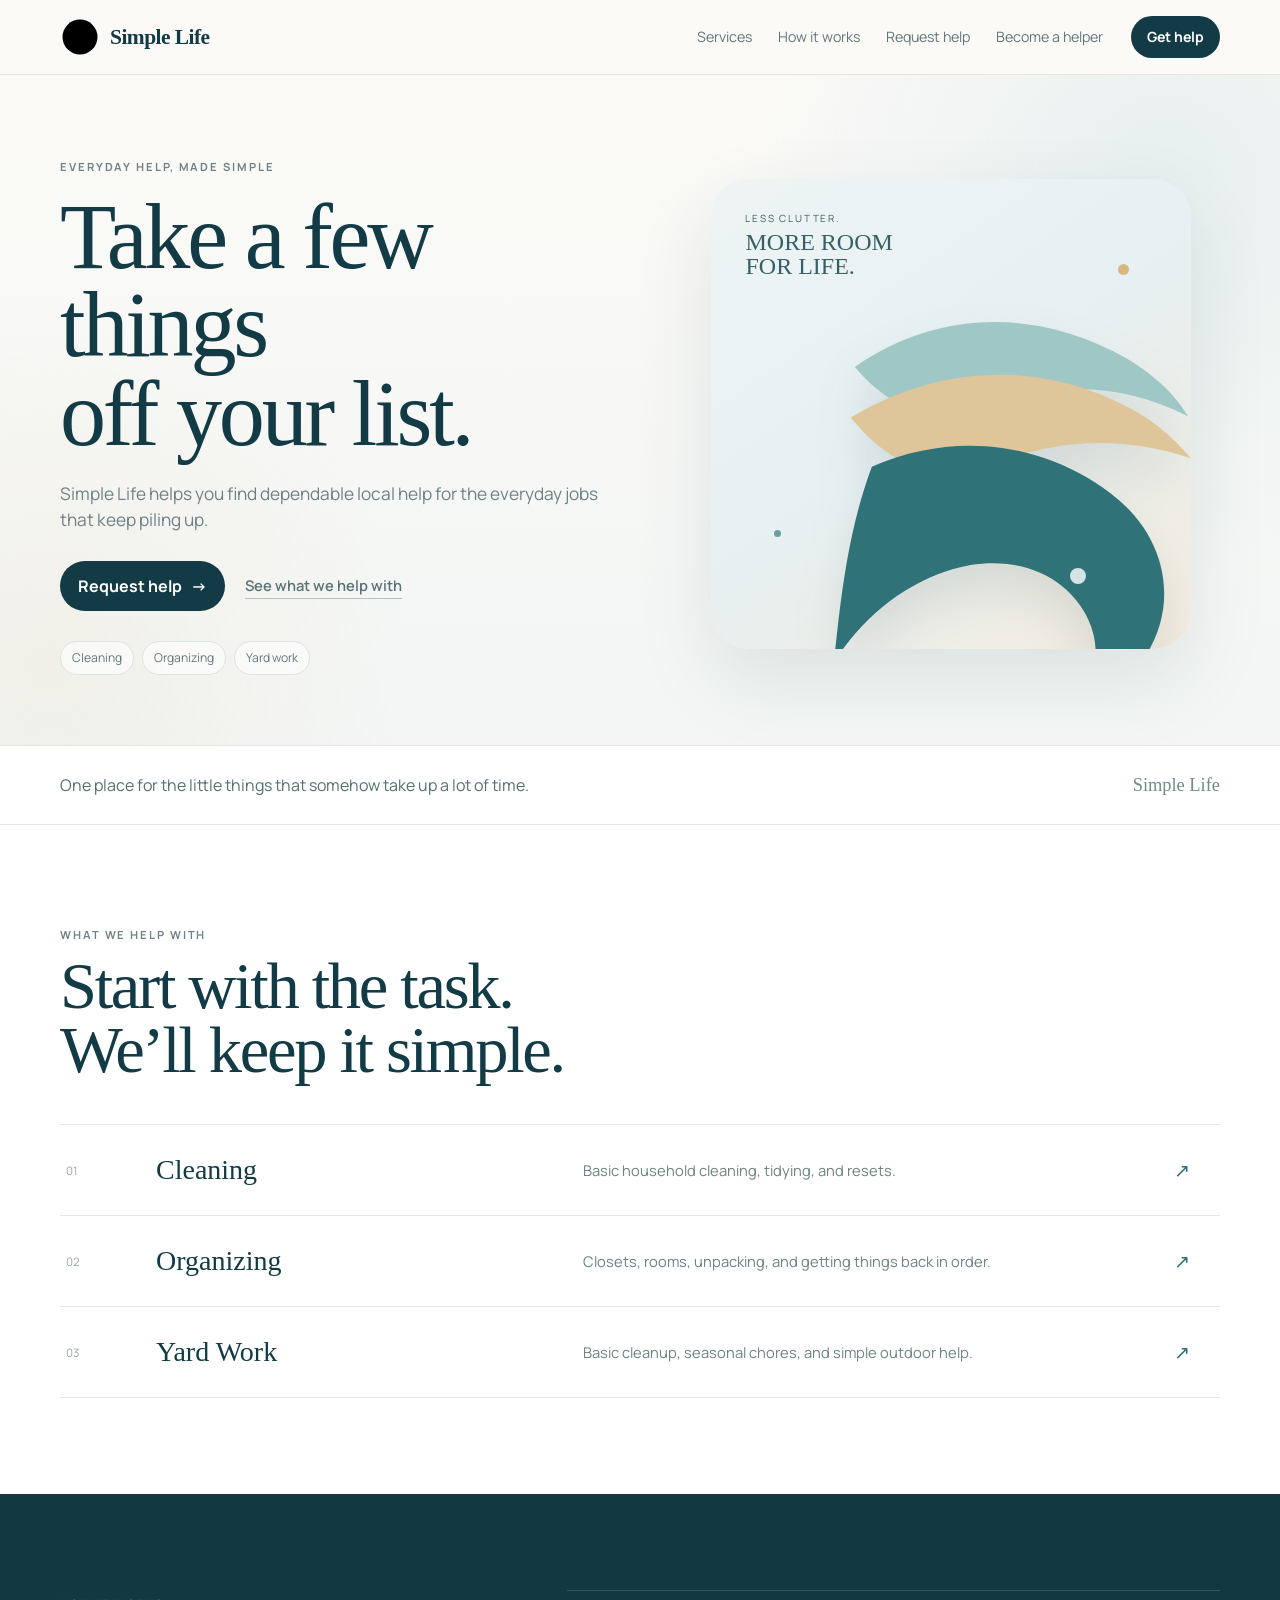
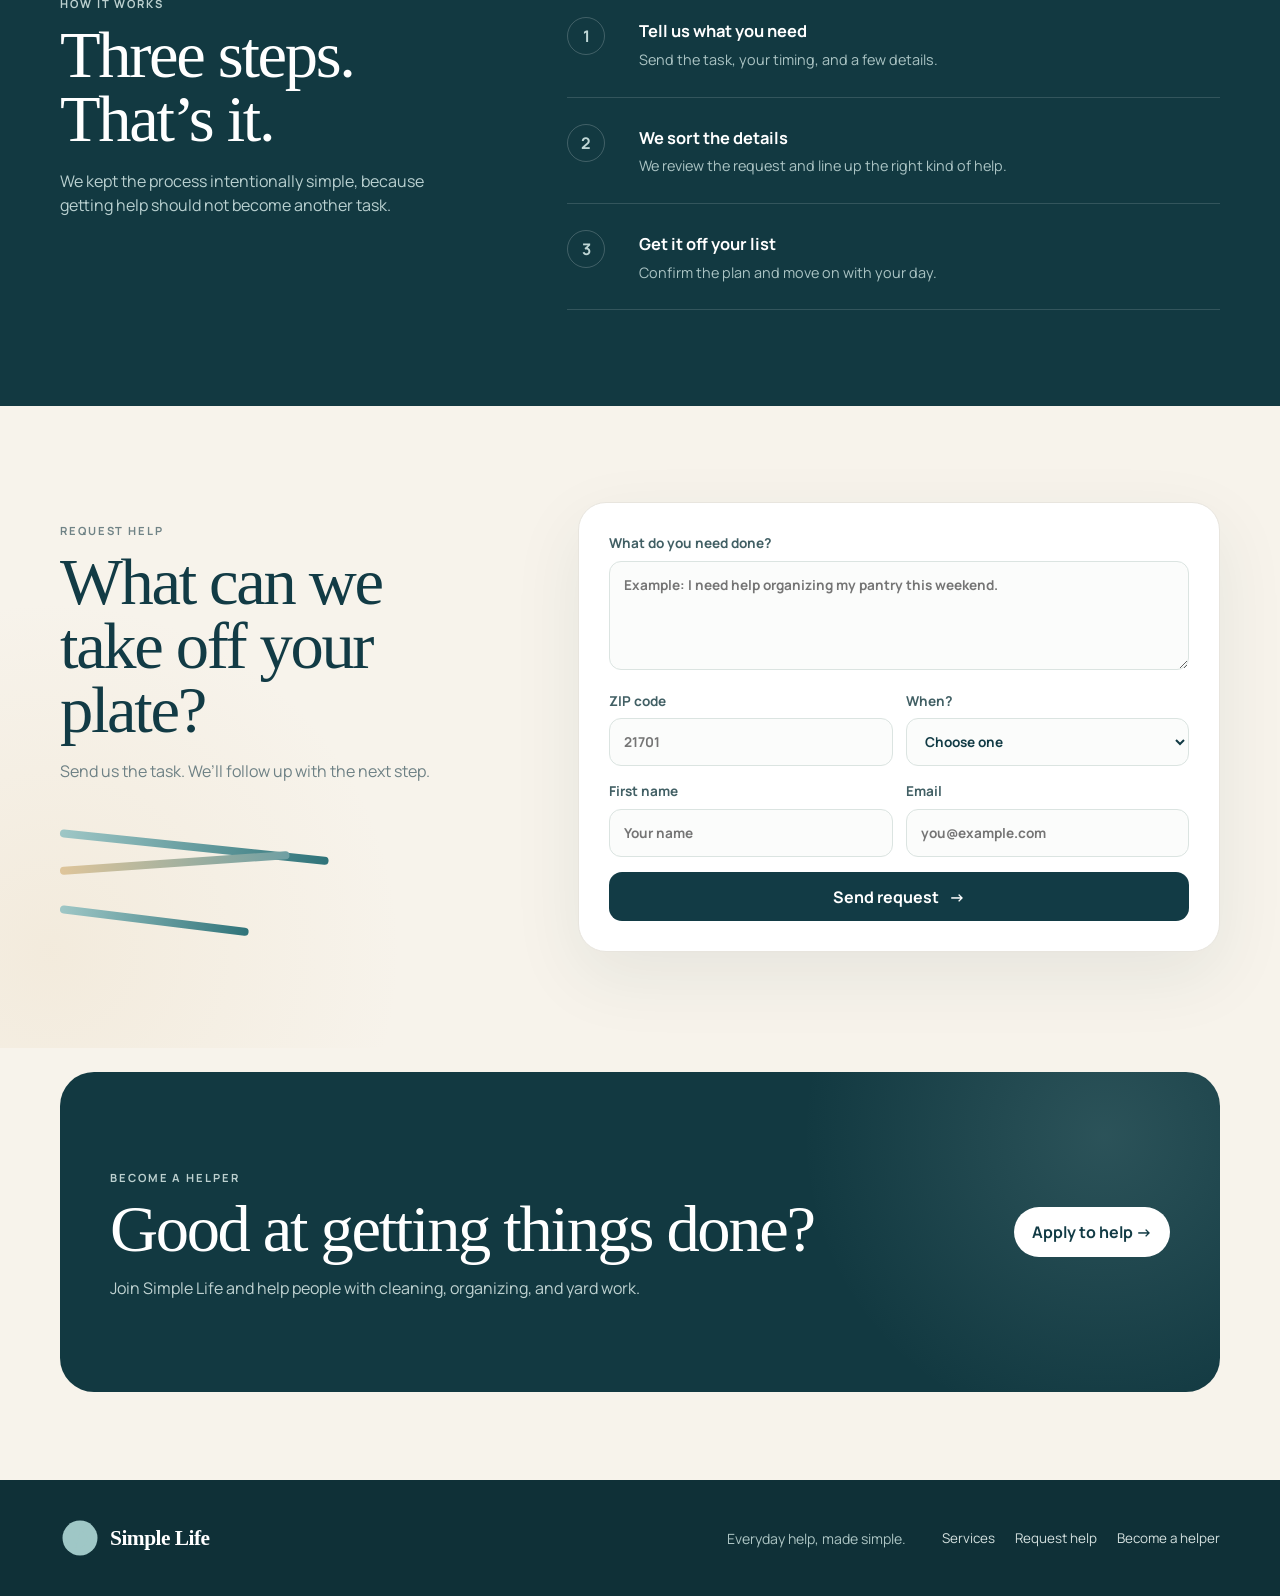
==== commit 951f8a0d: "Replace site logo with thin blue S mark" ====
--- a/index.html
+++ b/index.html
@@ -16,9 +16,9 @@
     <div class="container nav">
       <a class="brand" href="#top" aria-label="Simple Life home">
         <svg class="brand-symbol" viewBox="0 0 64 64" aria-hidden="true">
-          <path class="logo-ribbon logo-ribbon-a" d="M7 17c13-8 29-8 42-1 4 2 7 5 9 8-11-4-22-4-32 0-8 3-14 1-19-7Z"/>
-          <path class="logo-ribbon logo-ribbon-b" d="M7 27c15-7 31-6 44 2 4 2 7 5 9 8-12-4-23-3-33 1-8 3-15 0-20-11Z"/>
-          <path class="logo-ribbon logo-ribbon-c" d="M10 38c14-5 29-2 39 7 8 7 10 16 6 24-3 5-7 9-12 11 5-6 5-12 2-17-5-7-15-10-25-6-8 3-13 8-18 14 1-9 3-22 8-33Z"/>
+          <circle class="logo-ring" cx="32" cy="32" r="28"/>
+          <path class="logo-s logo-s-dark" d="M39.5 12.5C28.5 16 19.5 23.5 20 31.5c.4 6.2 6 9.2 12 12.2"/>
+          <path class="logo-s logo-s-light" d="M24.5 51.5C35.5 48 44.5 40.5 44 32.5c-.4-6.2-6-9.2-12-12.2"/>
         </svg>
         <span>Simple Life</span>
       </a>
@@ -216,9 +216,9 @@
     <div class="container footer-grid">
       <a class="brand footer-brand" href="#top">
         <svg class="brand-symbol" viewBox="0 0 64 64" aria-hidden="true">
-          <path class="logo-ribbon logo-ribbon-a" d="M7 17c13-8 29-8 42-1 4 2 7 5 9 8-11-4-22-4-32 0-8 3-14 1-19-7Z"/>
-          <path class="logo-ribbon logo-ribbon-b" d="M7 27c15-7 31-6 44 2 4 2 7 5 9 8-12-4-23-3-33 1-8 3-15 0-20-11Z"/>
-          <path class="logo-ribbon logo-ribbon-c" d="M10 38c14-5 29-2 39 7 8 7 10 16 6 24-3 5-7 9-12 11 5-6 5-12 2-17-5-7-15-10-25-6-8 3-13 8-18 14 1-9 3-22 8-33Z"/>
+          <circle class="logo-ring" cx="32" cy="32" r="28"/>
+          <path class="logo-s logo-s-dark" d="M39.5 12.5C28.5 16 19.5 23.5 20 31.5c.4 6.2 6 9.2 12 12.2"/>
+          <path class="logo-s logo-s-light" d="M24.5 51.5C35.5 48 44.5 40.5 44 32.5c-.4-6.2-6-9.2-12-12.2"/>
         </svg>
         <span>Simple Life</span>
       </a>
--- a/styles.css
+++ b/styles.css
@@ -1,16 +1,16 @@
 :root{
-  --ink:#173c44;
-  --ink-2:#28535a;
-  --cream:#f6f3ed;
+  --ink:#123b45;
+  --ink-2:#2c5962;
+  --cream:#f7f3eb;
   --paper:#fbfaf7;
   --white:#ffffff;
-  --teal:#4e8f92;
-  --teal-light:#a9d0cb;
-  --blue:#b9d5dc;
-  --sand:#e8cf9f;
-  --muted:#78898b;
-  --line:#e6e3dc;
-  --dark:#163d45;
+  --teal:#2f7379;
+  --teal-light:#9fc7c6;
+  --blue:#bdd8df;
+  --sand:#dfc59a;
+  --muted:#6e8185;
+  --line:#e4e7e2;
+  --dark:#123941;
 }
 
 *{box-sizing:border-box}
@@ -19,7 +19,7 @@
   margin:0;
   min-width:0;
   overflow-x:hidden;
-  font-family:"DM Sans",system-ui,-apple-system,BlinkMacSystemFont,"Segoe UI",sans-serif;
+  font-family:"Manrope",system-ui,-apple-system,BlinkMacSystemFont,"Segoe UI",sans-serif;
   color:var(--ink);
   background:var(--paper);
   line-height:1.5;
@@ -35,7 +35,7 @@
   position:sticky;
   top:0;
   z-index:50;
-  background:rgba(251,250,247,.92);
+  background:rgba(251,250,247,.94);
   backdrop-filter:blur(16px);
   border-bottom:1px solid rgba(230,227,220,.9);
 }
@@ -49,18 +49,20 @@
   display:inline-flex;
   align-items:center;
   gap:10px;
-  font-family:"DM Serif Display",Georgia,serif;
-  font-size:1.42rem;
-  letter-spacing:-.02em;
+  font-family:"Instrument Serif",Georgia,serif;
+  font-size:1.34rem;
+  letter-spacing:-.025em;
+  font-weight:600;
   flex:0 0 auto;
 }
 .brand-symbol{
-  width:38px;height:38px;
-  fill:none;
-  stroke:var(--teal);
-  stroke-width:5.5;
-  stroke-linecap:round;
-}
+  width:40px;height:40px;
+  overflow:visible;
+}
+.logo-ribbon{stroke:none}
+.logo-ribbon-a{fill:var(--teal-light)}
+.logo-ribbon-b{fill:var(--sand)}
+.logo-ribbon-c{fill:var(--teal)}
 .desktop-nav{
   margin-left:auto;
   display:flex;
@@ -104,8 +106,9 @@
   overflow:hidden;
   padding:78px 0 70px;
   background:
-    radial-gradient(circle at 91% 15%,rgba(169,208,203,.30),transparent 30%),
-    linear-gradient(180deg,#fbfaf7 0%,#f4f5f1 100%);
+    radial-gradient(circle at 91% 14%,rgba(189,216,223,.30),transparent 31%),
+    radial-gradient(circle at 4% 88%,rgba(223,197,154,.14),transparent 26%),
+    linear-gradient(180deg,#fbfaf7 0%,#f3f6f5 100%);
 }
 .hero-grid{
   display:grid;
@@ -124,9 +127,9 @@
 .eyebrow.light{color:#bcd0cf}
 .hero h1,.section-heading h2,.how-copy h2,.request-intro h2,.helper-panel h2,.helper-title{
   margin:0;
-  font-family:"DM Serif Display",Georgia,serif;
+  font-family:"Instrument Serif",Georgia,serif;
   font-weight:400;
-  letter-spacing:-.04em;
+  letter-spacing:-.035em;
   line-height:.96;
 }
 .hero h1{
@@ -185,14 +188,14 @@
   position:relative;
   border-radius:38px;
   overflow:hidden;
-  background:linear-gradient(145deg,#eef4ef 0%,#e6efed 48%,#f3ead8 100%);
+  background:linear-gradient(145deg,#eef4f4 0%,#e7f0f2 48%,#f4ecdf 100%);
   box-shadow:0 30px 80px rgba(26,60,66,.11);
 }
 .visual-copy{
   position:absolute;
   left:34px;top:32px;
   z-index:2;
-  color:#47666b;
+  color:#385f67;
 }
 .visual-copy span{
   display:block;
@@ -202,7 +205,7 @@
 .visual-copy strong{
   display:block;
   margin-top:4px;
-  font-family:"DM Serif Display",Georgia,serif;
+  font-family:"Instrument Serif",Georgia,serif;
   font-size:1.5rem;
   line-height:1;
   font-weight:400;
@@ -214,12 +217,12 @@
   bottom:-3%;
   filter:drop-shadow(0 26px 24px rgba(38,74,78,.12));
 }
-.mark-a{fill:#9fc9c5}
-.mark-b{fill:#e4ca97}
-.mark-c{fill:#2f6c73}
+.mark-a{fill:#9fc7c6}
+.mark-b{fill:#dfc59a}
+.mark-c{fill:#2f7379}
 .float-dot{position:absolute;border-radius:50%}
-.float-dot.one{width:11px;height:11px;background:#d8b982;right:13%;top:18%}
-.float-dot.two{width:7px;height:7px;background:#6ea5a7;left:13%;bottom:24%}
+.float-dot.one{width:11px;height:11px;background:#d7b980;right:13%;top:18%}
+.float-dot.two{width:7px;height:7px;background:#6a9ea5;left:13%;bottom:24%}
 .float-dot.three{width:16px;height:16px;background:rgba(255,255,255,.8);right:22%;bottom:14%}
 
 .intro-strip{background:#fff;border-top:1px solid var(--line);border-bottom:1px solid var(--line)}
@@ -230,8 +233,8 @@
   justify-content:space-between;
   gap:20px;
 }
-.intro-strip p{margin:0;color:#5f7477}
-.intro-strip span{font-family:"DM Serif Display",Georgia,serif;font-size:1.15rem;color:#839294}
+.intro-strip p{margin:0;color:#566f74}
+.intro-strip span{font-family:"Instrument Serif",Georgia,serif;font-size:1.15rem;color:#748a8e}
 
 .section{padding:96px 0}
 .services-section{background:#fff}
@@ -255,10 +258,10 @@
   cursor:pointer;
   transition:background .18s ease,padding .18s ease;
 }
-.service-row:hover{background:#f8faf8;padding-left:14px;padding-right:14px}
+.service-row:hover{background:#f5f9f8;padding-left:14px;padding-right:14px}
 .service-number{font-size:.72rem;color:#99a4a4}
 .service-name{
-  font-family:"DM Serif Display",Georgia,serif;
+  font-family:"Instrument Serif",Georgia,serif;
   font-size:1.75rem;
 }
 .service-description{color:var(--muted);font-size:.92rem}
@@ -271,7 +274,7 @@
   gap:90px;
   align-items:start;
 }
-.how-copy>p{max-width:450px;color:#b8ccca;margin:18px 0 0}
+.how-copy>p{max-width:450px;color:#b9d0d0;margin:18px 0 0}
 .steps{display:grid;gap:0;border-top:1px solid rgba(255,255,255,.14)}
 .steps article{
   display:grid;
@@ -284,15 +287,15 @@
   width:38px;height:38px;border-radius:50%;
   display:grid;place-items:center;
   border:1px solid rgba(255,255,255,.2);
-  color:#bfd5d2;
+  color:#c0d7d6;
   font-weight:700;
 }
 .steps h3{margin:2px 0 5px;font-size:1.03rem}
-.steps p{margin:0;color:#adc3c1;font-size:.9rem}
+.steps p{margin:0;color:#abc4c4;font-size:.9rem}
 
 .request-section{
   background:
-    radial-gradient(circle at 4% 85%,rgba(232,207,159,.18),transparent 26%),
+    radial-gradient(circle at 4% 85%,rgba(223,197,154,.18),transparent 26%),
     var(--cream);
 }
 .request-grid{
@@ -313,11 +316,11 @@
   left:0;
   height:8px;
   border-radius:999px;
-  background:linear-gradient(90deg,#9fc9c5,#2f6c73);
+  background:linear-gradient(90deg,#9fc7c6,#2f7379);
   transform-origin:left center;
 }
 .request-lines i:nth-child(1){width:270px;top:12px;transform:rotate(6deg)}
-.request-lines i:nth-child(2){width:230px;top:50px;background:linear-gradient(90deg,#e4ca97,#6b9ea0);transform:rotate(-4deg)}
+.request-lines i:nth-child(2){width:230px;top:50px;background:linear-gradient(90deg,#dfc59a,#6f9fa3);transform:rotate(-4deg)}
 .request-lines i:nth-child(3){width:190px;top:88px;transform:rotate(7deg)}
 .request-form{
   background:#fff;
@@ -346,8 +349,8 @@
 }
 .request-form input:focus,.request-form textarea:focus,.request-form select:focus,
 .helper-form input:focus,.helper-form textarea:focus,.helper-form select:focus{
-  border-color:#94b8b6;
-  box-shadow:0 0 0 3px rgba(148,184,182,.12);
+  border-color:#8fb8b7;
+  box-shadow:0 0 0 3px rgba(143,184,183,.12);
 }
 .two-fields{display:grid;grid-template-columns:1fr 1fr;gap:13px}
 .submit-button,.helper-submit{
@@ -365,8 +368,8 @@
   margin-top:12px;
   border-radius:12px;
   padding:11px 13px;
-  background:#edf6f2;
-  color:#4e7166;
+  background:#eef6f4;
+  color:#4a6f68;
   font-size:.85rem;
   font-weight:700;
 }
@@ -377,7 +380,7 @@
   border-radius:34px;
   padding:46px 50px;
   background:
-    radial-gradient(circle at 90% 20%,rgba(169,208,203,.18),transparent 28%),
+    radial-gradient(circle at 90% 20%,rgba(159,199,198,.18),transparent 28%),
     var(--dark);
   color:#fff;
   display:flex;
@@ -385,7 +388,7 @@
   justify-content:space-between;
   gap:40px;
 }
-.helper-panel p{margin:15px 0 0;color:#bad0ce}
+.helper-panel p{margin:15px 0 0;color:#bfd2d1}
 .helper-panel>a{
   flex:0 0 auto;
   padding:13px 18px;
@@ -395,10 +398,10 @@
   font-weight:700;
 }
 
-.site-footer{padding:38px 0;background:#102f35;color:#fff}
+.site-footer{padding:38px 0;background:#0f3037;color:#fff}
 .footer-grid{display:grid;grid-template-columns:1fr auto auto;gap:36px;align-items:center}
-.footer-brand .brand-symbol{stroke:#a9d0cb}
-.footer-grid p{margin:0;color:#aac0bf;font-size:.88rem}
+.footer-brand .brand-symbol{fill:#9fc7c6}
+.footer-grid p{margin:0;color:#adc5c4;font-size:.88rem}
 .footer-grid>div{display:flex;gap:20px;color:#d4e0df;font-size:.84rem}
 
 /* helper page */
@@ -406,8 +409,8 @@
   min-height:calc(100vh - 74px);
   padding:72px 0 92px;
   background:
-    radial-gradient(circle at 92% 8%,rgba(169,208,203,.28),transparent 25%),
-    linear-gradient(180deg,#fbfaf7,#f1f4ef);
+    radial-gradient(circle at 92% 8%,rgba(189,216,223,.28),transparent 25%),
+    linear-gradient(180deg,#fbfaf7,#f0f4f3);
 }
 .helper-layout{
   display:grid;
@@ -430,7 +433,7 @@
 .helper-note{
   margin-top:24px;
   max-width:500px;
-  color:#627779;
+  color:#5f7478;
   font-size:.83rem;
   border-left:3px solid var(--teal);
   padding:10px 0 10px 14px;
@@ -442,7 +445,7 @@
   padding:30px;
   box-shadow:0 24px 70px rgba(31,65,70,.08);
 }
-.helper-form h2{margin:0;font-family:"DM Serif Display",Georgia,serif;font-weight:400;font-size:2rem}
+.helper-form h2{margin:0;font-family:"Instrument Serif",Georgia,serif;font-weight:400;font-size:2rem}
 .helper-form>p{margin:7px 0 24px;color:var(--muted);font-size:.9rem}
 .task-options{display:flex;flex-wrap:wrap;gap:9px;margin-bottom:17px}
 .task-option{position:relative}
@@ -457,7 +460,7 @@
   font-weight:700;
   cursor:pointer;
 }
-.task-option input:checked+span{background:#e8f2ef;border-color:#99bdb5}
+.task-option input:checked+span{background:#eaf3f2;border-color:#93b8b6}
 .helper-back{
   margin-left:auto;
   padding:10px 14px;
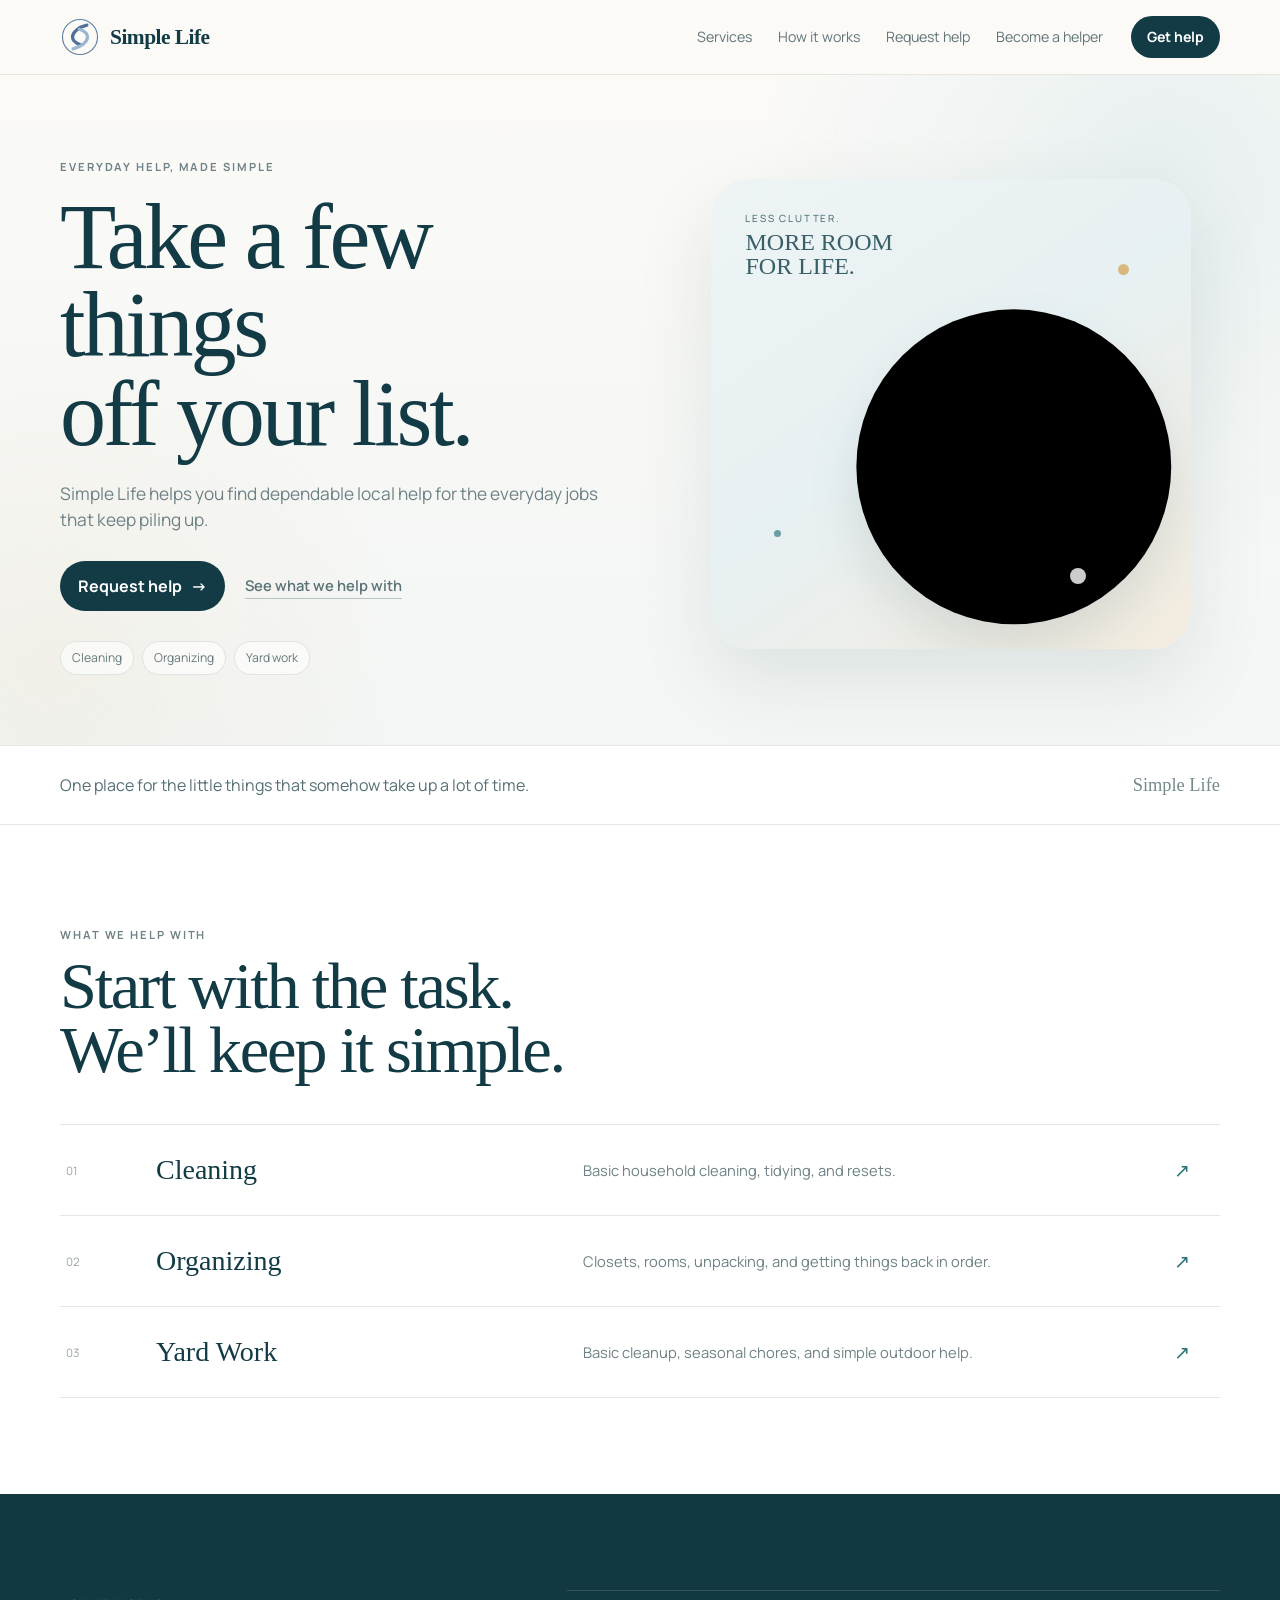
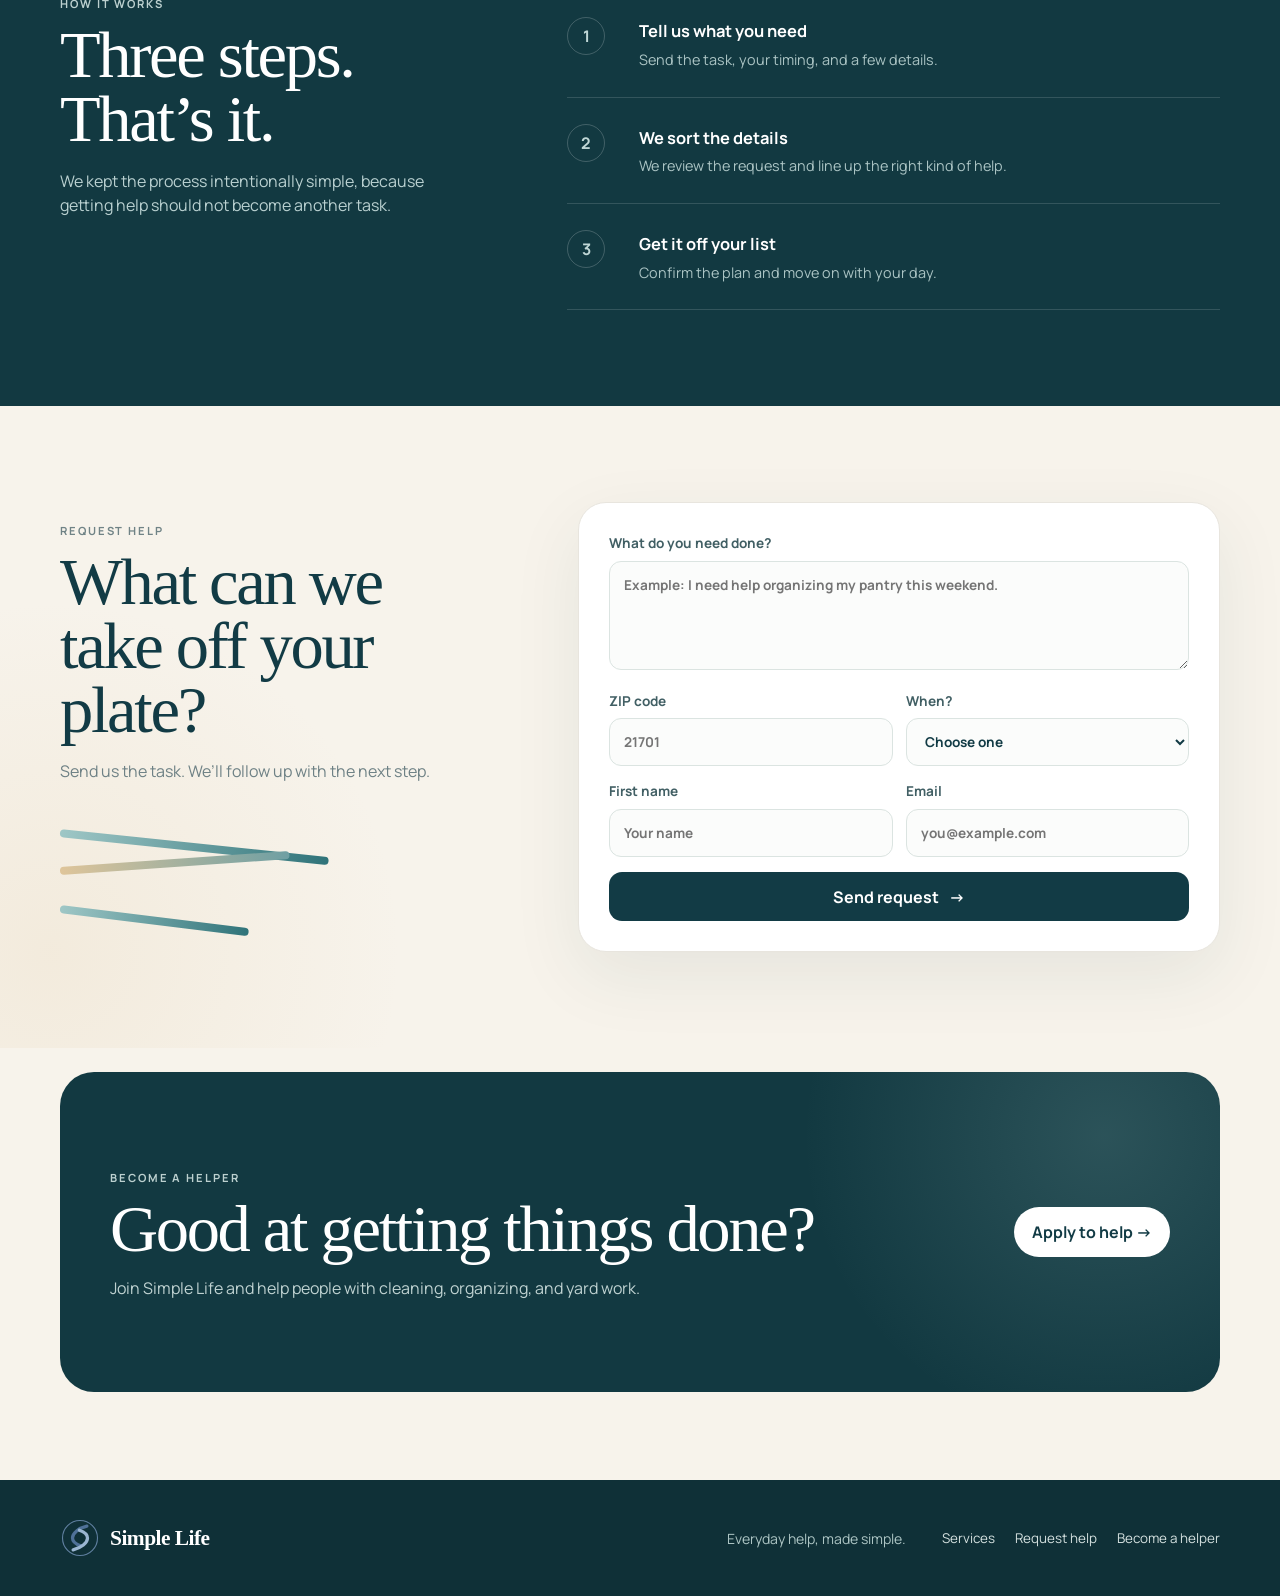
==== commit f726fe29: "Refine logo and hero branding" ====
--- a/index.html
+++ b/index.html
@@ -8,7 +8,7 @@
   <meta name="description" content="Simple Life connects you with local help for cleaning, organizing, and yard work." />
   <link rel="preconnect" href="https://fonts.googleapis.com">
   <link rel="preconnect" href="https://fonts.gstatic.com" crossorigin>
-  <link href="https://fonts.googleapis.com/css2?family=Instrument+Serif:ital@0;1&family=Manrope:wght@400;500;600;700;800&display=swap" rel="stylesheet">
+  <link href="https://fonts.googleapis.com/css2?family=Manrope:wght@400;500;600;700;800&family=Space+Grotesk:wght@500;600;700&display=swap" rel="stylesheet">
   <link rel="stylesheet" href="styles.css" />
 </head>
 <body>
@@ -17,8 +17,8 @@
       <a class="brand" href="#top" aria-label="Simple Life home">
         <svg class="brand-symbol" viewBox="0 0 64 64" aria-hidden="true">
           <circle class="logo-ring" cx="32" cy="32" r="28"/>
-          <path class="logo-s logo-s-dark" d="M39.5 12.5C28.5 16 19.5 23.5 20 31.5c.4 6.2 6 9.2 12 12.2"/>
-          <path class="logo-s logo-s-light" d="M24.5 51.5C35.5 48 44.5 40.5 44 32.5c-.4-6.2-6-9.2-12-12.2"/>
+          <path class="logo-s logo-s-dark" d="M43 13C30 16 20 24 20 32c0 6.7 5.7 10 13 12.5"/>
+          <path class="logo-s logo-s-light" d="M21 51C34 48 44 40 44 32c0-6.7-5.7-10-13-12.5"/>
         </svg>
         <span>Simple Life</span>
       </a>
@@ -73,10 +73,10 @@
               <span>LESS CLUTTER.</span>
               <strong>MORE ROOM<br>FOR LIFE.</strong>
             </div>
-            <svg class="hero-mark" viewBox="0 0 280 280">
-              <path class="mark-a" d="M27 69c57-40 125-41 184-11 24 12 42 28 53 46-46-23-91-25-135-9-41 15-75 7-102-26Z"/>
-              <path class="mark-b" d="M24 105c64-38 132-39 190-11 22 10 39 24 52 40-47-16-93-14-137 3-41 16-75 5-105-32Z"/>
-              <path class="mark-c" d="M39 140c59-26 123-17 170 19 41 31 48 79 25 115-13 20-32 35-54 45 20-25 24-52 10-76-18-31-58-42-97-29-36 12-62 36-81 65 4-34 8-88 27-139Z"/>
+            <svg class="hero-mark hero-logo" viewBox="0 0 280 280">
+              <circle class="hero-logo-ring" cx="140" cy="140" r="112"/>
+              <path class="hero-logo-s hero-logo-dark" d="M186 58C134 70 94 102 94 140c0 31 23 45 52 55"/>
+              <path class="hero-logo-s hero-logo-light" d="M94 222C146 210 186 178 186 140c0-31-23-45-52-55"/>
             </svg>
             <span class="float-dot one"></span>
             <span class="float-dot two"></span>
@@ -217,8 +217,8 @@
       <a class="brand footer-brand" href="#top">
         <svg class="brand-symbol" viewBox="0 0 64 64" aria-hidden="true">
           <circle class="logo-ring" cx="32" cy="32" r="28"/>
-          <path class="logo-s logo-s-dark" d="M39.5 12.5C28.5 16 19.5 23.5 20 31.5c.4 6.2 6 9.2 12 12.2"/>
-          <path class="logo-s logo-s-light" d="M24.5 51.5C35.5 48 44.5 40.5 44 32.5c-.4-6.2-6-9.2-12-12.2"/>
+          <path class="logo-s logo-s-dark" d="M43 13C30 16 20 24 20 32c0 6.7 5.7 10 13 12.5"/>
+          <path class="logo-s logo-s-light" d="M21 51C34 48 44 40 44 32c0-6.7-5.7-10-13-12.5"/>
         </svg>
         <span>Simple Life</span>
       </a>
--- a/styles.css
+++ b/styles.css
@@ -59,10 +59,19 @@
   width:40px;height:40px;
   overflow:visible;
 }
-.logo-ribbon{stroke:none}
-.logo-ribbon-a{fill:var(--teal-light)}
-.logo-ribbon-b{fill:var(--sand)}
-.logo-ribbon-c{fill:var(--teal)}
+.logo-ring{
+  fill:none;
+  stroke:#5f7f9f;
+  stroke-width:1.8;
+}
+.logo-s{
+  fill:none;
+  stroke-width:5.2;
+  stroke-linecap:round;
+  stroke-linejoin:round;
+}
+.logo-s-dark{stroke:#4f7198}
+.logo-s-light{stroke:#9bb6d1}
 .desktop-nav{
   margin-left:auto;
   display:flex;
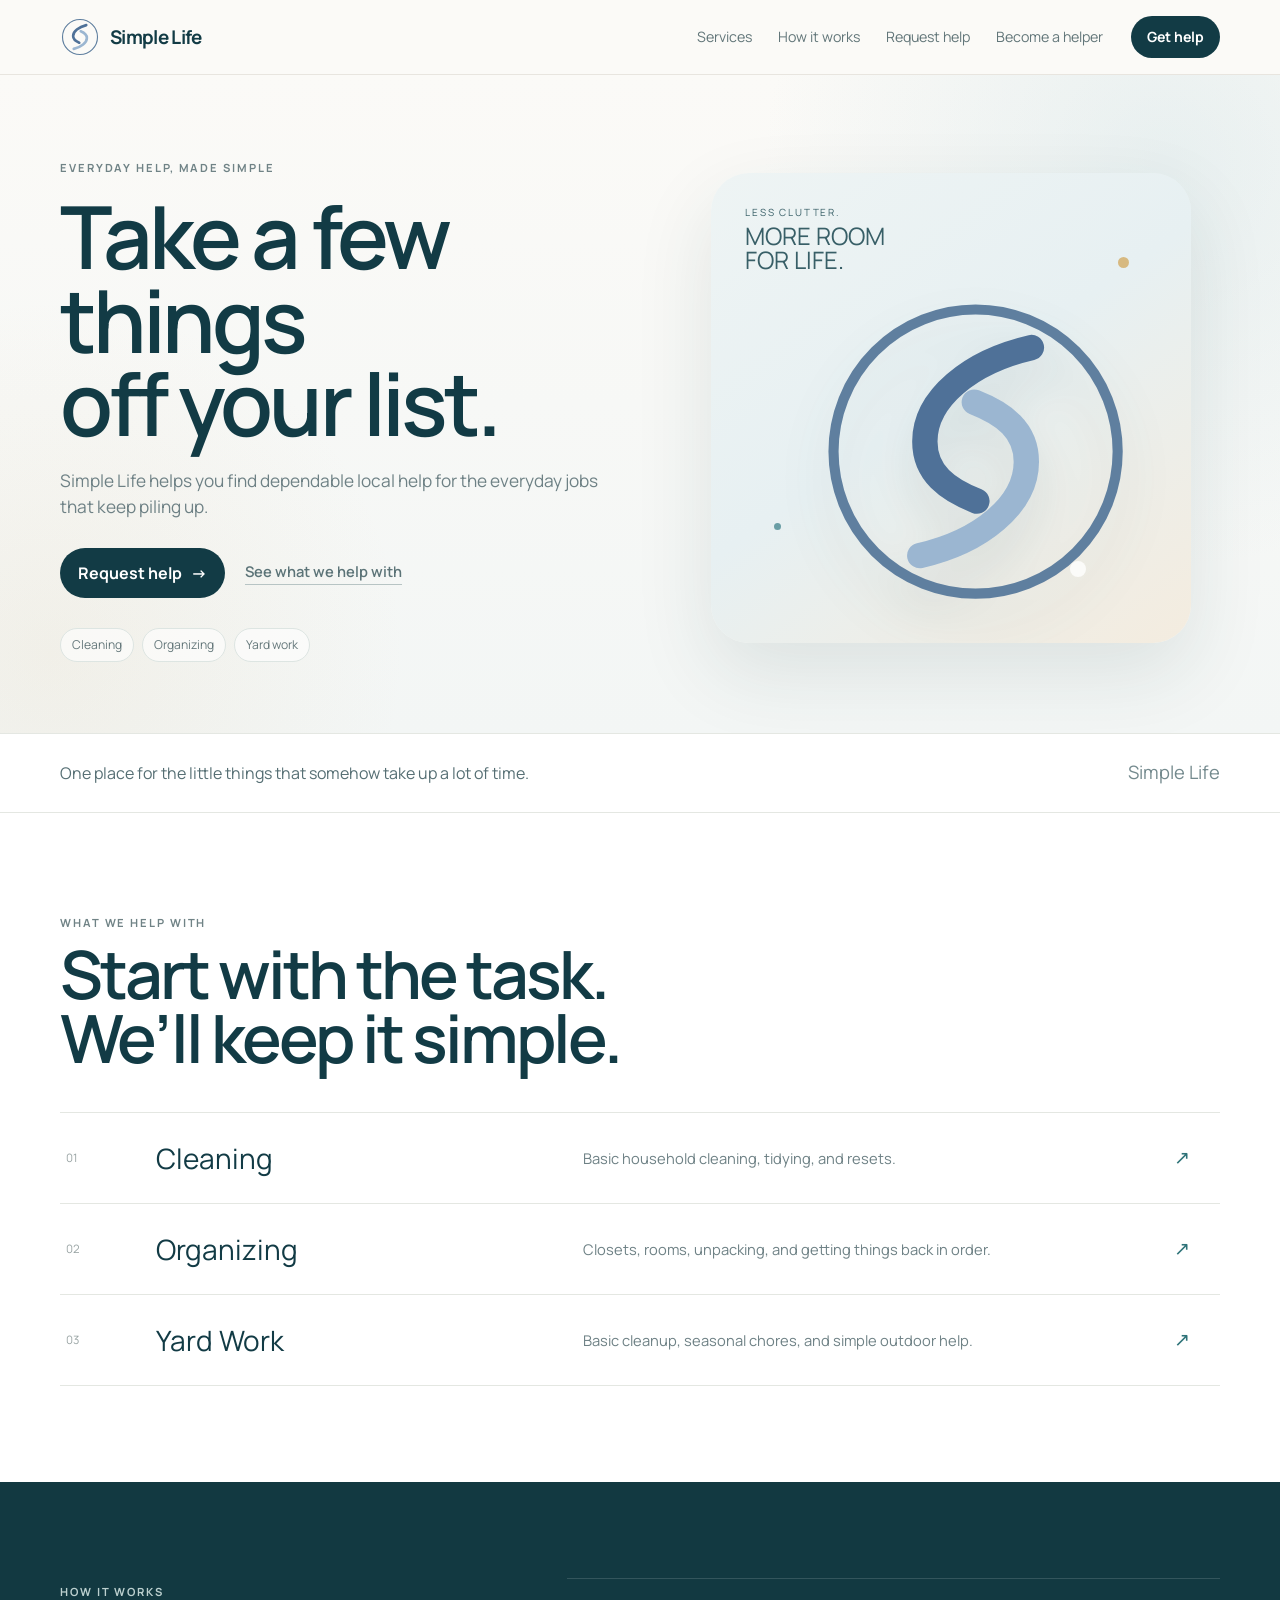
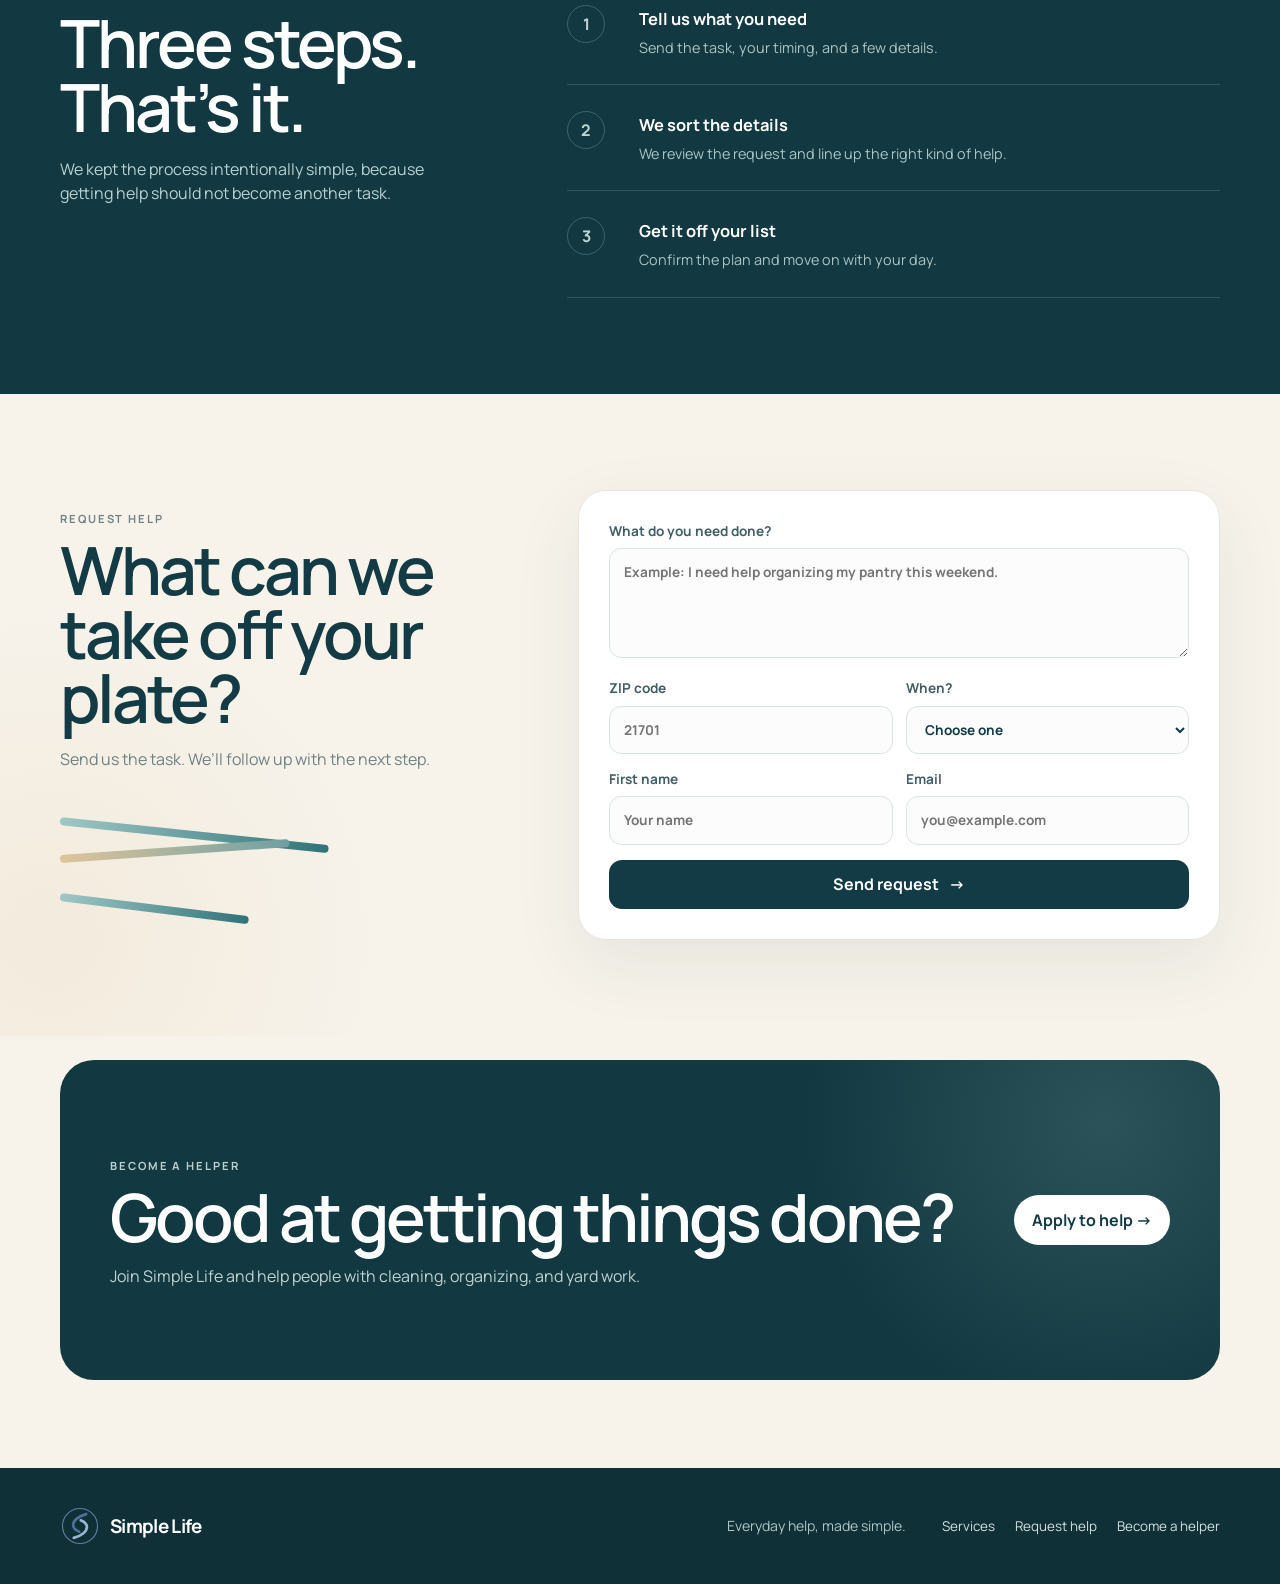
==== commit 3607988a: "Separate logo strokes and match site palette" ====
--- a/index.html
+++ b/index.html
@@ -17,8 +17,8 @@
       <a class="brand" href="#top" aria-label="Simple Life home">
         <svg class="brand-symbol" viewBox="0 0 64 64" aria-hidden="true">
           <circle class="logo-ring" cx="32" cy="32" r="28"/>
-          <path class="logo-s logo-s-dark" d="M43 13C30 16 20 24 20 32c0 6.7 5.7 10 13 12.5"/>
-          <path class="logo-s logo-s-light" d="M21 51C34 48 44 40 44 32c0-6.7-5.7-10-13-12.5"/>
+          <path class="logo-s logo-s-dark" d="M42 13C30 16 21 23 21 30.5c0 5.5 4.4 8.5 9.8 10.7"/>
+          <path class="logo-s logo-s-light" d="M22 51C34 48 43 41 43 33.5c0-5.5-4.4-8.5-9.8-10.7"/>
         </svg>
         <span>Simple Life</span>
       </a>
@@ -75,8 +75,8 @@
             </div>
             <svg class="hero-mark hero-logo" viewBox="0 0 280 280">
               <circle class="hero-logo-ring" cx="140" cy="140" r="112"/>
-              <path class="hero-logo-s hero-logo-dark" d="M186 58C134 70 94 102 94 140c0 31 23 45 52 55"/>
-              <path class="hero-logo-s hero-logo-light" d="M94 222C146 210 186 178 186 140c0-31-23-45-52-55"/>
+              <path class="hero-logo-s hero-logo-dark" d="M184 58C136 69 100 98 100 132c0 25 18 38 41 47"/>
+              <path class="hero-logo-s hero-logo-light" d="M96 222C144 211 180 182 180 148c0-25-18-38-41-47"/>
             </svg>
             <span class="float-dot one"></span>
             <span class="float-dot two"></span>
@@ -217,8 +217,8 @@
       <a class="brand footer-brand" href="#top">
         <svg class="brand-symbol" viewBox="0 0 64 64" aria-hidden="true">
           <circle class="logo-ring" cx="32" cy="32" r="28"/>
-          <path class="logo-s logo-s-dark" d="M43 13C30 16 20 24 20 32c0 6.7 5.7 10 13 12.5"/>
-          <path class="logo-s logo-s-light" d="M21 51C34 48 44 40 44 32c0-6.7-5.7-10-13-12.5"/>
+          <path class="logo-s logo-s-dark" d="M42 13C30 16 21 23 21 30.5c0 5.5 4.4 8.5 9.8 10.7"/>
+          <path class="logo-s logo-s-light" d="M22 51C34 48 43 41 43 33.5c0-5.5-4.4-8.5-9.8-10.7"/>
         </svg>
         <span>Simple Life</span>
       </a>
--- a/styles.css
+++ b/styles.css
@@ -49,14 +49,17 @@
   display:inline-flex;
   align-items:center;
   gap:10px;
-  font-family:"Instrument Serif",Georgia,serif;
-  font-size:1.34rem;
-  letter-spacing:-.025em;
-  font-weight:600;
+  font-family:"Space Grotesk","Manrope",system-ui,sans-serif;
+  font-size:1.18rem;
+  letter-spacing:-.035em;
+  font-weight:700;
   flex:0 0 auto;
 }
 .brand-symbol{
-  width:40px;height:40px;
+  width:40px;
+  height:40px;
+  aspect-ratio:1/1;
+  flex:0 0 40px;
   overflow:visible;
 }
 .logo-ring{
@@ -66,7 +69,7 @@
 }
 .logo-s{
   fill:none;
-  stroke-width:5.2;
+  stroke-width:4.2;
   stroke-linecap:round;
   stroke-linejoin:round;
 }
@@ -136,14 +139,14 @@
 .eyebrow.light{color:#bcd0cf}
 .hero h1,.section-heading h2,.how-copy h2,.request-intro h2,.helper-panel h2,.helper-title{
   margin:0;
-  font-family:"Instrument Serif",Georgia,serif;
-  font-weight:400;
-  letter-spacing:-.035em;
+  font-family:"Space Grotesk","Manrope",system-ui,sans-serif;
+  font-weight:600;
+  letter-spacing:-.045em;
   line-height:.96;
 }
 .hero h1{
   margin-top:16px;
-  font-size:clamp(4.4rem,7.2vw,7.15rem);
+  font-size:clamp(4rem,6.8vw,6.6rem);
 }
 .hero-copy>p{
   max-width:600px;
@@ -214,21 +217,31 @@
 .visual-copy strong{
   display:block;
   margin-top:4px;
-  font-family:"Instrument Serif",Georgia,serif;
+  font-family:"Space Grotesk","Manrope",system-ui,sans-serif;
   font-size:1.5rem;
   line-height:1;
   font-weight:400;
 }
 .hero-mark{
   position:absolute;
-  width:82%;
-  right:-4%;
-  bottom:-3%;
+  width:74%;
+  right:8%;
+  bottom:3%;
   filter:drop-shadow(0 26px 24px rgba(38,74,78,.12));
 }
-.mark-a{fill:#9fc7c6}
-.mark-b{fill:#dfc59a}
-.mark-c{fill:#2f7379}
+.hero-logo-ring{
+  fill:none;
+  stroke:#5f7f9f;
+  stroke-width:8;
+}
+.hero-logo-s{
+  fill:none;
+  stroke-width:20;
+  stroke-linecap:round;
+  stroke-linejoin:round;
+}
+.hero-logo-dark{stroke:#4f7198}
+.hero-logo-light{stroke:#9bb6d1}
 .float-dot{position:absolute;border-radius:50%}
 .float-dot.one{width:11px;height:11px;background:#d7b980;right:13%;top:18%}
 .float-dot.two{width:7px;height:7px;background:#6a9ea5;left:13%;bottom:24%}
@@ -243,7 +256,7 @@
   gap:20px;
 }
 .intro-strip p{margin:0;color:#566f74}
-.intro-strip span{font-family:"Instrument Serif",Georgia,serif;font-size:1.15rem;color:#748a8e}
+.intro-strip span{font-family:"Space Grotesk","Manrope",system-ui,sans-serif;font-size:1.15rem;color:#748a8e}
 
 .section{padding:96px 0}
 .services-section{background:#fff}
@@ -270,7 +283,7 @@
 .service-row:hover{background:#f5f9f8;padding-left:14px;padding-right:14px}
 .service-number{font-size:.72rem;color:#99a4a4}
 .service-name{
-  font-family:"Instrument Serif",Georgia,serif;
+  font-family:"Space Grotesk","Manrope",system-ui,sans-serif;
   font-size:1.75rem;
 }
 .service-description{color:var(--muted);font-size:.92rem}
@@ -454,7 +467,7 @@
   padding:30px;
   box-shadow:0 24px 70px rgba(31,65,70,.08);
 }
-.helper-form h2{margin:0;font-family:"Instrument Serif",Georgia,serif;font-weight:400;font-size:2rem}
+.helper-form h2{margin:0;font-family:"Space Grotesk","Manrope",system-ui,sans-serif;font-weight:400;font-size:2rem}
 .helper-form>p{margin:7px 0 24px;color:var(--muted);font-size:.9rem}
 .task-options{display:flex;flex-wrap:wrap;gap:9px;margin-bottom:17px}
 .task-option{position:relative}
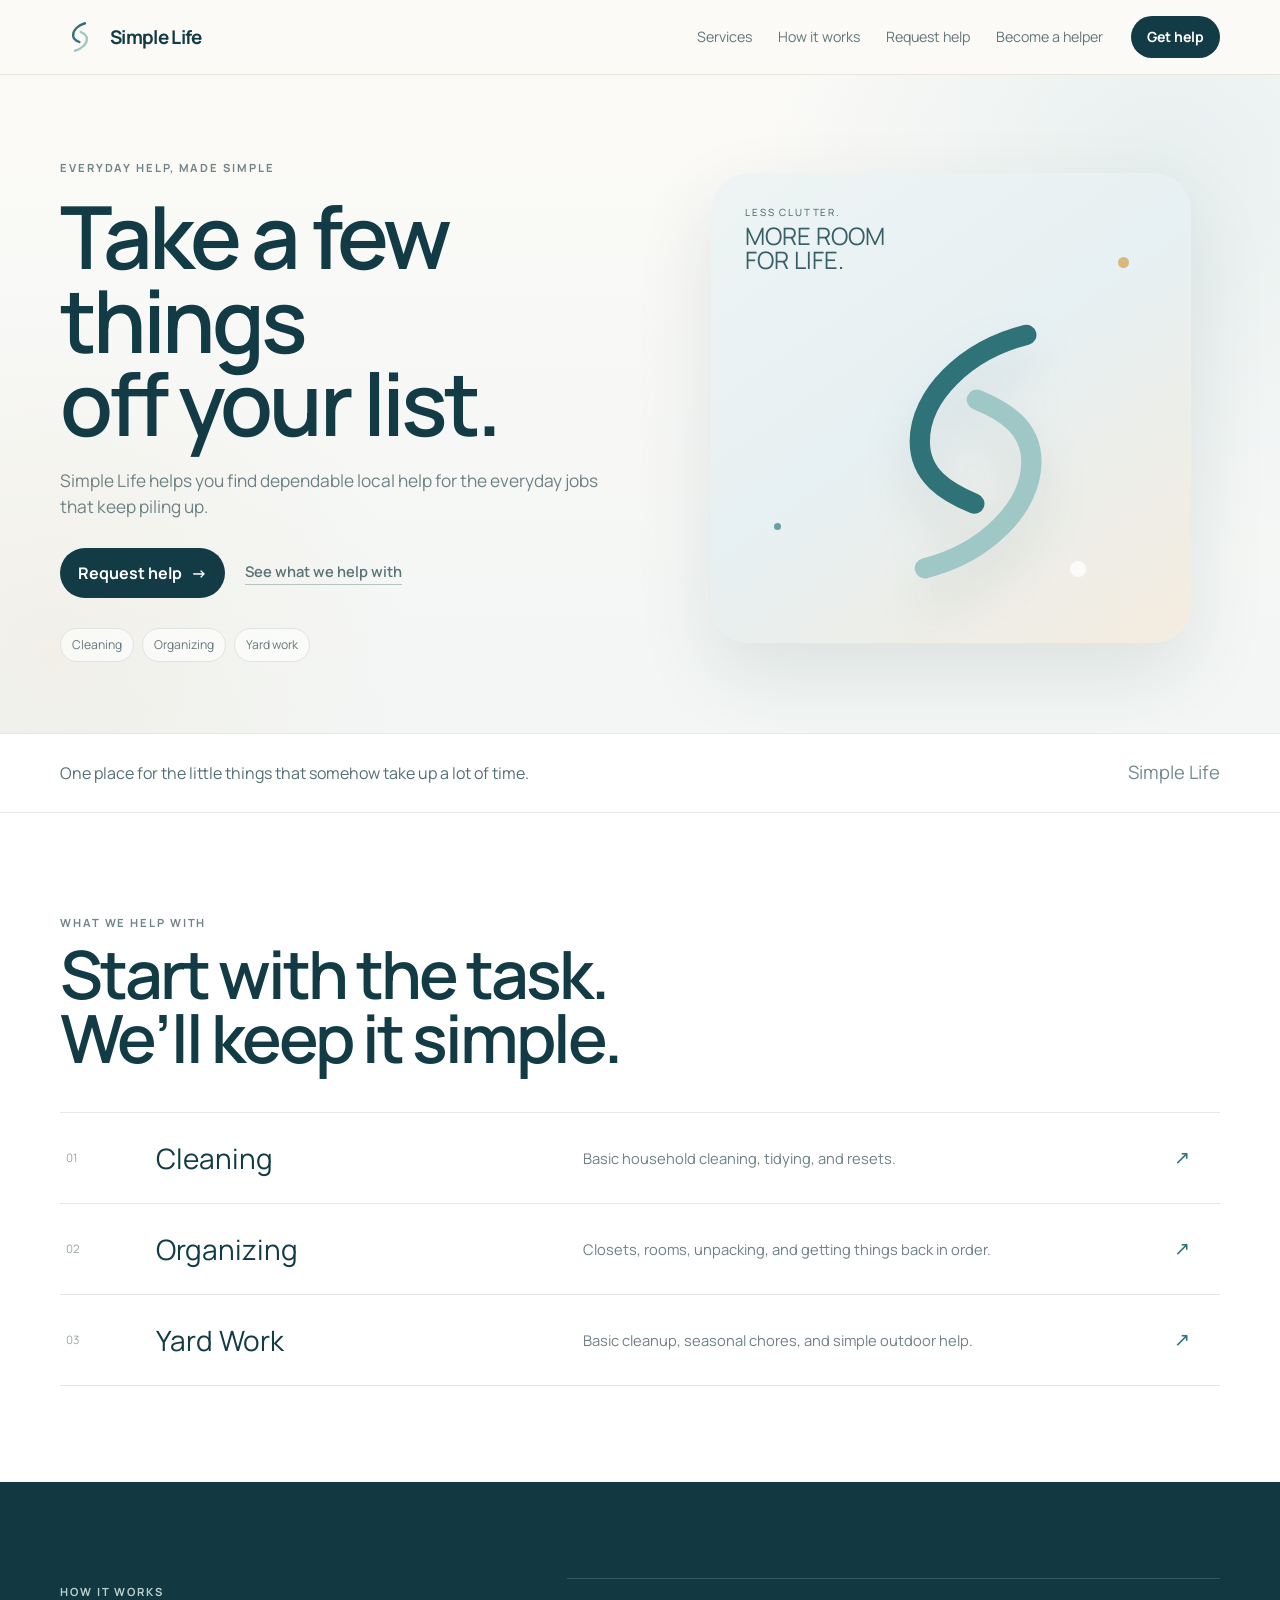
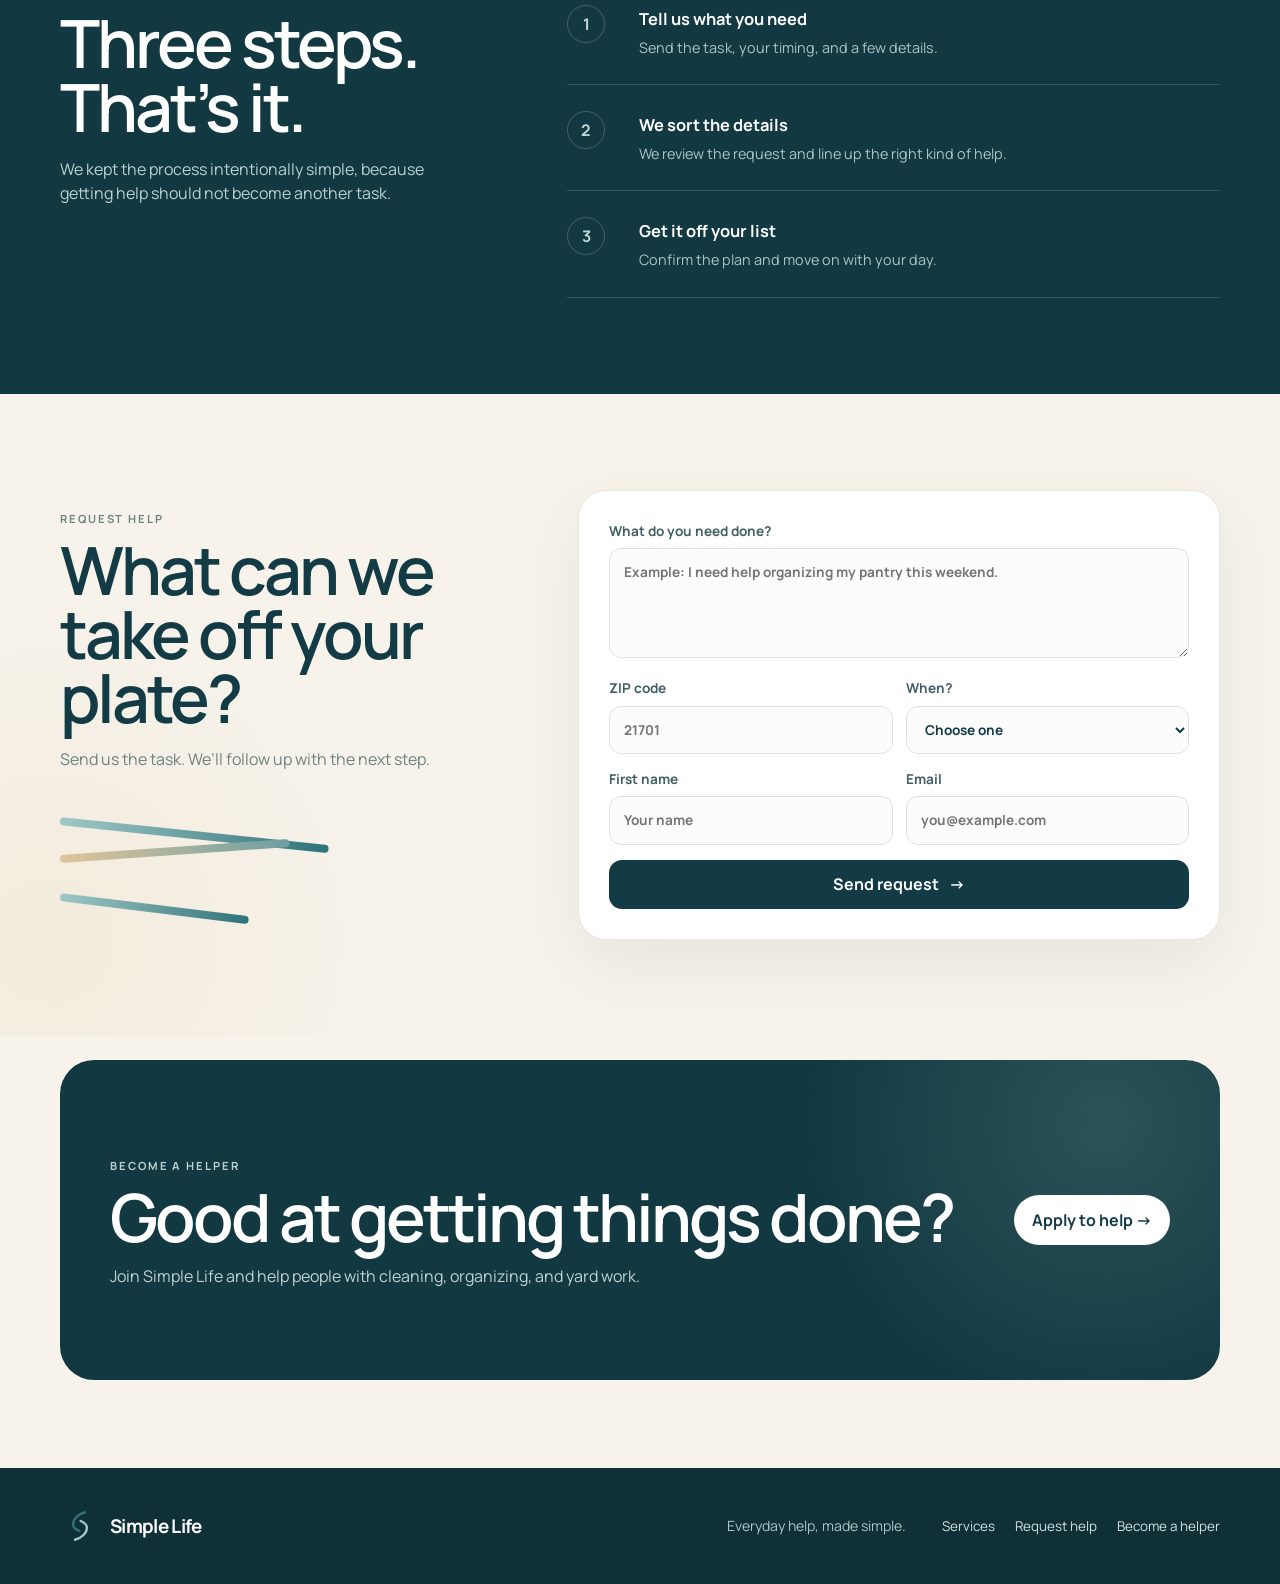
==== commit ca4157ea: "Match website logo to business card mark" ====
--- a/index.html
+++ b/index.html
@@ -16,9 +16,8 @@
     <div class="container nav">
       <a class="brand" href="#top" aria-label="Simple Life home">
         <svg class="brand-symbol" viewBox="0 0 64 64" aria-hidden="true">
-          <circle class="logo-ring" cx="32" cy="32" r="28"/>
-          <path class="logo-s logo-s-dark" d="M42 13C30 16 21 23 21 30.5c0 5.5 4.4 8.5 9.8 10.7"/>
-          <path class="logo-s logo-s-light" d="M22 51C34 48 43 41 43 33.5c0-5.5-4.4-8.5-9.8-10.7"/>
+          <path class="logo-s logo-s-dark" d="M40 10C29 13 21 21 21 29c0 6 5 9 10 11"/>
+          <path class="logo-s logo-s-light" d="M24 54C35 51 43 43 43 35c0-6-5-9-10-11"/>
         </svg>
         <span>Simple Life</span>
       </a>
@@ -74,9 +73,8 @@
               <strong>MORE ROOM<br>FOR LIFE.</strong>
             </div>
             <svg class="hero-mark hero-logo" viewBox="0 0 280 280">
-              <circle class="hero-logo-ring" cx="140" cy="140" r="112"/>
-              <path class="hero-logo-s hero-logo-dark" d="M184 58C136 69 100 98 100 132c0 25 18 38 41 47"/>
-              <path class="hero-logo-s hero-logo-light" d="M96 222C144 211 180 182 180 148c0-25-18-38-41-47"/>
+              <path class="hero-logo-s hero-logo-dark" d="M180 48C132 60 96 96 96 132c0 27 21 40 43 49"/>
+              <path class="hero-logo-s hero-logo-light" d="M100 232C148 220 184 184 184 148c0-27-21-40-43-49"/>
             </svg>
             <span class="float-dot one"></span>
             <span class="float-dot two"></span>
@@ -216,9 +214,8 @@
     <div class="container footer-grid">
       <a class="brand footer-brand" href="#top">
         <svg class="brand-symbol" viewBox="0 0 64 64" aria-hidden="true">
-          <circle class="logo-ring" cx="32" cy="32" r="28"/>
-          <path class="logo-s logo-s-dark" d="M42 13C30 16 21 23 21 30.5c0 5.5 4.4 8.5 9.8 10.7"/>
-          <path class="logo-s logo-s-light" d="M22 51C34 48 43 41 43 33.5c0-5.5-4.4-8.5-9.8-10.7"/>
+          <path class="logo-s logo-s-dark" d="M40 10C29 13 21 21 21 29c0 6 5 9 10 11"/>
+          <path class="logo-s logo-s-light" d="M24 54C35 51 43 43 43 35c0-6-5-9-10-11"/>
         </svg>
         <span>Simple Life</span>
       </a>
--- a/styles.css
+++ b/styles.css
@@ -64,17 +64,17 @@
 }
 .logo-ring{
   fill:none;
-  stroke:#5f7f9f;
+  stroke:#2f7379;
   stroke-width:1.8;
 }
 .logo-s{
   fill:none;
-  stroke-width:4.2;
+  stroke-width:3.8;
   stroke-linecap:round;
   stroke-linejoin:round;
 }
-.logo-s-dark{stroke:#4f7198}
-.logo-s-light{stroke:#9bb6d1}
+.logo-s-dark{stroke:#2f7379}
+.logo-s-light{stroke:#9fc7c6}
 .desktop-nav{
   margin-left:auto;
   display:flex;
@@ -231,17 +231,17 @@
 }
 .hero-logo-ring{
   fill:none;
-  stroke:#5f7f9f;
+  stroke:#2f7379;
   stroke-width:8;
 }
 .hero-logo-s{
   fill:none;
-  stroke-width:20;
+  stroke-width:16;
   stroke-linecap:round;
   stroke-linejoin:round;
 }
-.hero-logo-dark{stroke:#4f7198}
-.hero-logo-light{stroke:#9bb6d1}
+.hero-logo-dark{stroke:#2f7379}
+.hero-logo-light{stroke:#9fc7c6}
 .float-dot{position:absolute;border-radius:50%}
 .float-dot.one{width:11px;height:11px;background:#d7b980;right:13%;top:18%}
 .float-dot.two{width:7px;height:7px;background:#6a9ea5;left:13%;bottom:24%}
